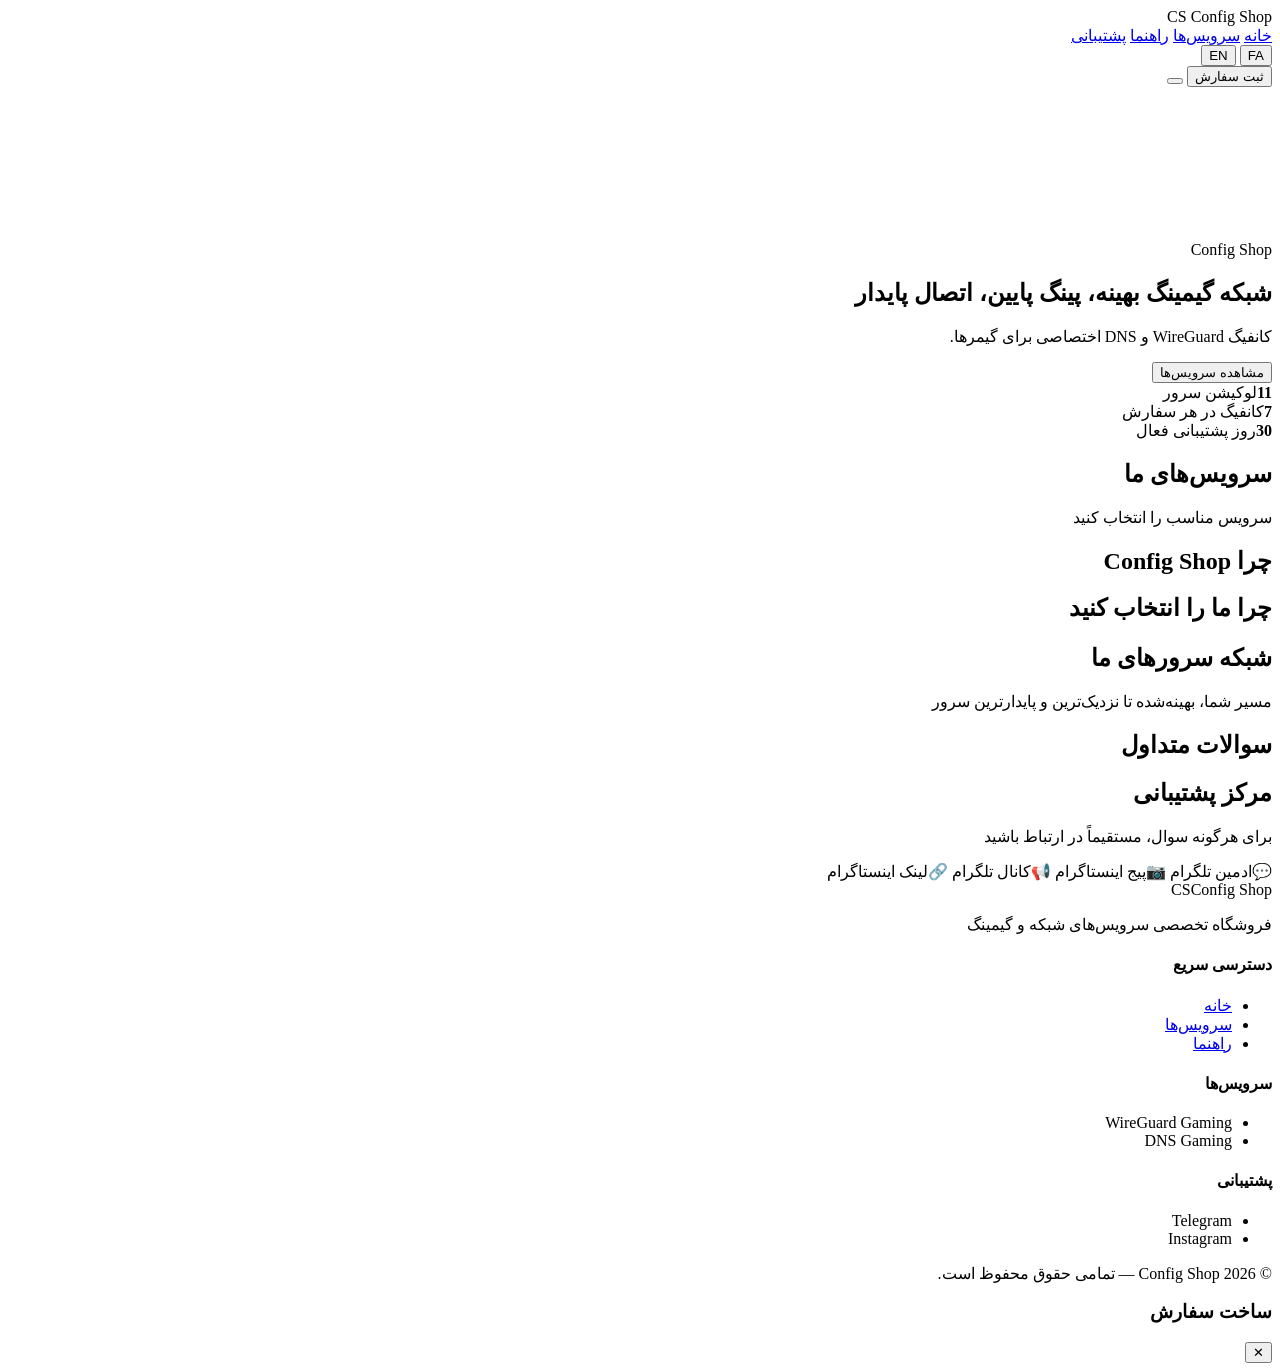
==== index.html @ 7c6f0c81 "Add files via upload" ====
<!DOCTYPE html>
<html lang="fa" dir="rtl">
<head>
<meta charset="UTF-8" />
<meta name="viewport" content="width=device-width, initial-scale=1.0" />
<title>Config Shop — Gaming Network Services</title>
<meta name="description" content="WireGuard و DNS اختصاصی برای گیمرها — پینگ پایین، اتصال پایدار." />
<link rel="stylesheet" href="css/style.css" />
</head>
<body>

<!-- Header ============================================================ -->
<header class="site-header">
  <div class="container">
    <div class="logo">
      <span class="logo__mark">CS</span>
      <span>Config Shop</span>
    </div>
    <nav class="nav-menu" id="nav-menu">
      <a href="#home" data-i18n="nav.home">خانه</a>
      <a href="#services" data-i18n="nav.services">سرویس‌ها</a>
      <a href="#faq" data-i18n="nav.faq">راهنما</a>
      <a href="#support" data-i18n="nav.support">پشتیبانی</a>
    </nav>
    <div class="header-actions">
      <div class="lang-toggle">
        <button data-lang="fa">FA</button>
        <button data-lang="en">EN</button>
      </div>
      <button class="btn btn--primary" data-open-order-cta data-i18n="nav.cta">ثبت سفارش</button>
      <button class="nav-toggle" id="nav-toggle" aria-label="menu"><span></span><span></span><span></span></button>
    </div>
  </div>
</header>

<!-- Hero =============================================================== -->
<section class="hero" id="home">
  <div class="hero-canvas-wrap"><canvas id="network-canvas"></canvas></div>
  <div class="container">
    <span class="eyebrow" data-i18n="hero.eyebrow">Config Shop</span>
    <h1 data-i18n="hero.title">شبکه‌ گیمینگ بهینه، پینگ پایین، اتصال پایدار</h1>
    <p class="hero-subtitle" data-i18n="hero.subtitle">کانفیگ WireGuard و DNS اختصاصی برای گیمرها.</p>
    <button class="btn btn--primary" data-open-order-cta data-i18n="hero.cta">مشاهده سرویس‌ها</button>
    <div class="hero-stats">
      <div class="stat"><strong>11</strong><span data-i18n="hero.stat1">لوکیشن سرور</span></div>
      <div class="stat"><strong>7</strong><span data-i18n="hero.stat2">کانفیگ در هر سفارش</span></div>
      <div class="stat"><strong>30</strong><span data-i18n="hero.stat3">روز پشتیبانی فعال</span></div>
    </div>
  </div>
</section>

<!-- Services =========================================================== -->
<section class="section" id="services">
  <div class="container">
    <div class="section-head">
      <h2 data-i18n="services.title">سرویس‌های ما</h2>
      <p data-i18n="services.subtitle">سرویس مناسب را انتخاب کنید</p>
    </div>
    <div class="services-grid" id="services-grid"></div>
  </div>
</section>

<!-- Benefits ============================================================ -->
<section class="section" style="padding-top:0">
  <div class="container">
    <div class="section-head"><h2 data-i18n="benefits.title">چرا Config Shop</h2></div>
    <div class="benefits-grid" id="benefits-grid"></div>
  </div>
</section>

<!-- Why ================================================================= -->
<section class="section">
  <div class="container">
    <div class="why-wrap">
      <div>
        <h2 style="margin-bottom:22px" data-i18n="why.title">چرا ما را انتخاب کنید</h2>
        <ul class="why-list" id="why-list"></ul>
      </div>
      <div class="why-visual" aria-hidden="true"></div>
    </div>
  </div>
</section>

<!-- Network / Locations ================================================= -->
<section class="section" id="network">
  <div class="container">
    <div class="section-head">
      <h2 data-i18n="network.title">شبکه‌ سرورهای ما</h2>
      <p data-i18n="network.subtitle">مسیر شما، بهینه‌شده تا نزدیک‌ترین و پایدارترین سرور</p>
    </div>
    <div class="locations-preview" id="locations-preview"></div>
  </div>
</section>

<!-- FAQ ================================================================= -->
<section class="section" id="faq">
  <div class="container">
    <div class="section-head"><h2 data-i18n="faq.title">سوالات متداول</h2></div>
    <div class="faq-list" id="faq-list"></div>
  </div>
</section>

<!-- Support ============================================================== -->
<section class="section" id="support">
  <div class="container">
    <div class="section-head">
      <h2 data-i18n="support.title">مرکز پشتیبانی</h2>
      <p data-i18n="support.subtitle">برای هرگونه سوال، مستقیماً در ارتباط باشید</p>
    </div>
    <div class="support-grid">
      <a class="support-card" id="link-telegram-admin" target="_blank" rel="noopener">
        <span class="support-card__icon">💬</span><span data-i18n="support.telegramAdmin">ادمین تلگرام</span>
      </a>
      <a class="support-card" id="link-instagram-page" target="_blank" rel="noopener">
        <span class="support-card__icon">📷</span><span data-i18n="support.instagramPage">پیج اینستاگرام</span>
      </a>
      <a class="support-card" id="link-telegram-channel" target="_blank" rel="noopener">
        <span class="support-card__icon">📢</span><span data-i18n="support.telegramChannel">کانال تلگرام</span>
      </a>
      <a class="support-card" id="link-instagram-link" target="_blank" rel="noopener">
        <span class="support-card__icon">🔗</span><span data-i18n="support.instagramLink">لینک اینستاگرام</span>
      </a>
    </div>
  </div>
</section>

<!-- Footer ================================================================ -->
<footer class="site-footer">
  <div class="container">
    <div class="footer-grid">
      <div>
        <div class="logo" style="margin-bottom:12px"><span class="logo__mark">CS</span><span>Config Shop</span></div>
        <p data-i18n="footer.about">فروشگاه تخصصی سرویس‌های شبکه و گیمینگ</p>
      </div>
      <div>
        <h4 data-i18n="footer.linksTitle">دسترسی سریع</h4>
        <ul>
          <li><a href="#home" data-i18n="nav.home">خانه</a></li>
          <li><a href="#services" data-i18n="nav.services">سرویس‌ها</a></li>
          <li><a href="#faq" data-i18n="nav.faq">راهنما</a></li>
        </ul>
      </div>
      <div>
        <h4 data-i18n="footer.servicesTitle">سرویس‌ها</h4>
        <ul>
          <li>WireGuard Gaming</li>
          <li>DNS Gaming</li>
        </ul>
      </div>
      <div>
        <h4 data-i18n="footer.supportTitle">پشتیبانی</h4>
        <ul>
          <li><a id="footer-telegram" target="_blank" rel="noopener">Telegram</a></li>
          <li><a id="footer-instagram" target="_blank" rel="noopener">Instagram</a></li>
        </ul>
      </div>
    </div>
    <div class="footer-bottom">
      <span>© <span id="footer-year"></span> Config Shop — </span><span data-i18n="footer.rights">تمامی حقوق محفوظ است.</span>
    </div>
  </div>
</footer>

<!-- Order flow overlay ===================================================== -->
<div class="order-overlay" id="order-overlay">
  <div class="order-modal">
    <div class="order-modal__head">
      <h3 data-i18n="order.panelTitle">ساخت سفارش</h3>
      <button class="order-close" id="order-close">✕</button>
    </div>
    <div class="order-stepper" id="order-stepper"></div>
    <div class="order-body" id="order-body"></div>
    <div class="order-nav" id="order-nav"></div>
  </div>
</div>

<script>document.getElementById("footer-year") && (document.getElementById("footer-year").textContent = new Date().getFullYear());</script>
<script src="js/config.js"></script>
<script src="js/i18n.js"></script>
<script src="js/network-bg.js"></script>
<script src="js/app.js"></script>
</body>
</html>
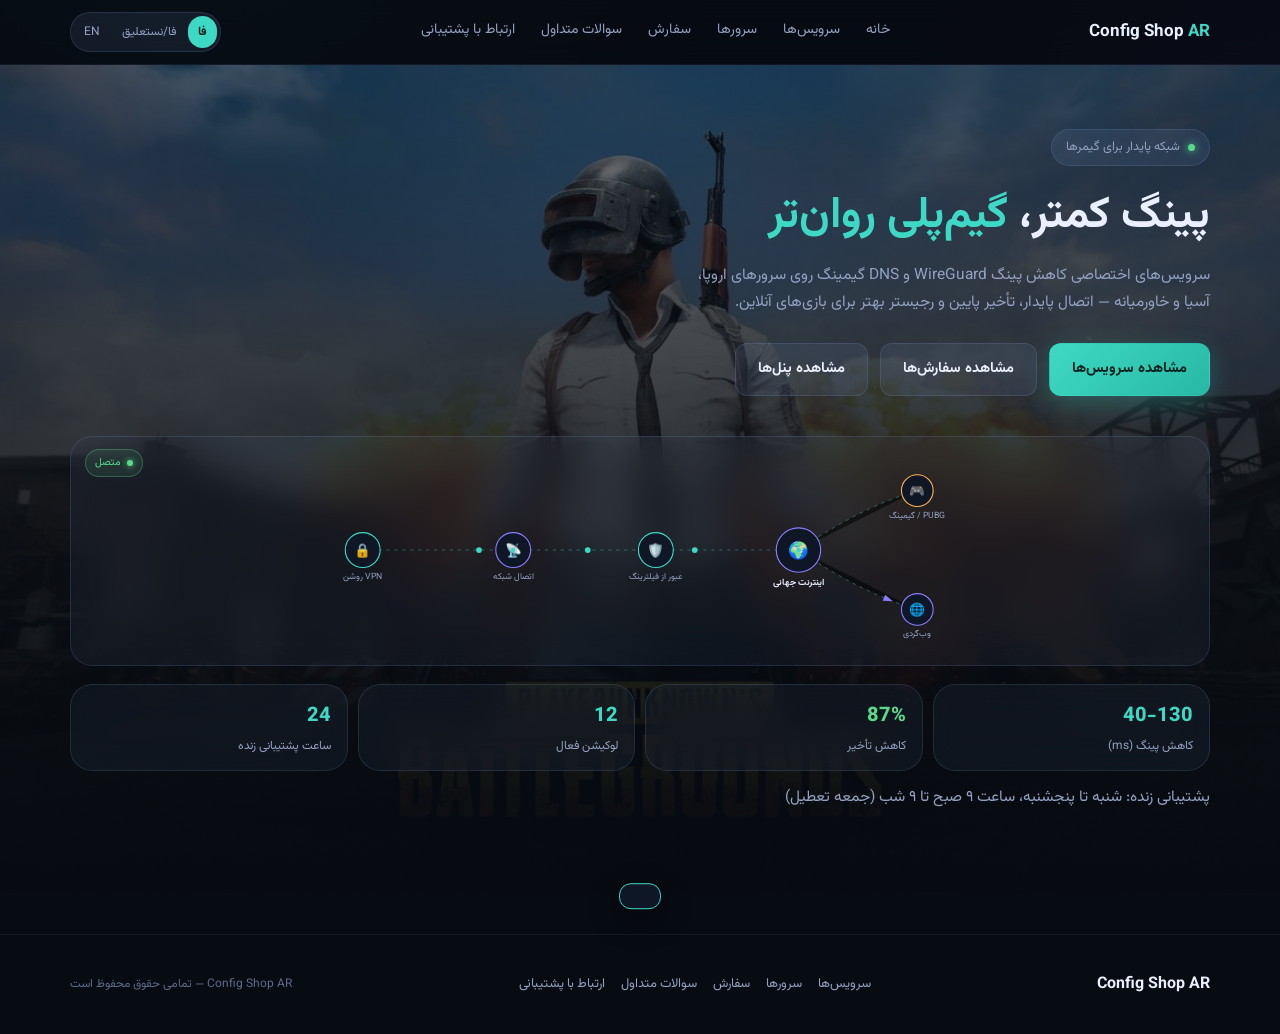
==== commit 5f382c3b: "Rename config-shop-ar.html to index.html" ====
--- a/index.html
+++ b/index.html
@@ -1,183 +1,1628 @@
 <!DOCTYPE html>
-<html lang="fa" dir="rtl">
+<html lang="fa" dir="rtl" data-lang="fa">
 <head>
-<meta charset="UTF-8" />
-<meta name="viewport" content="width=device-width, initial-scale=1.0" />
-<title>Config Shop — Gaming Network Services</title>
-<meta name="description" content="WireGuard و DNS اختصاصی برای گیمرها — پینگ پایین، اتصال پایدار." />
-<link rel="stylesheet" href="css/style.css" />
+<meta charset="UTF-8">
+<meta name="viewport" content="width=device-width, initial-scale=1, viewport-fit=cover">
+<title>Config Shop AR — کاهش پینگ و سرویس‌های گیمینگ</title>
+<link rel="preconnect" href="https://fonts.googleapis.com">
+<link rel="preconnect" href="https://fonts.gstatic.com" crossorigin>
+<link href="https://fonts.googleapis.com/css2?family=Vazirmatn:wght@400;500;600;700;800&family=Noto+Nastaliq+Urdu:wght@400;600;700&family=Rajdhani:wght@500;600;700&family=Inter:wght@400;500;600;700&display=swap" rel="stylesheet">
+<style>
+:root{
+  --bg:#070B12;
+  --bg-soft:#0B111C;
+  --bg-elev:#0F1626;
+  --glass:rgba(148,178,255,0.055);
+  --glass-strong:rgba(148,178,255,0.09);
+  --border:rgba(148,178,255,0.14);
+  --border-soft:rgba(148,178,255,0.08);
+  --text-1:#EAF0FF;
+  --text-2:#93A2C2;
+  --text-3:#5C6A8A;
+  --signal:#3ED9C4;
+  --signal-dim:#1F8F80;
+  --ping:#FFB454;
+  --violet:#8B7CFF;
+  --danger:#FF5C7A;
+  --success:#59D98C;
+  --radius-sm:10px;
+  --radius-md:16px;
+  --radius-lg:22px;
+  --font-fa:'Vazirmatn',sans-serif;
+  --font-fa-nas:'Noto Nastaliq Urdu',serif;
+  --font-en-h:'Rajdhani',sans-serif;
+  --font-en-b:'Inter',sans-serif;
+  --maxw:1180px;
+}
+*{box-sizing:border-box;margin:0;padding:0}
+html{scroll-behavior:smooth}
+body{
+  background:
+    radial-gradient(ellipse 900px 500px at 15% -5%, rgba(62,217,196,0.09), transparent 60%),
+    radial-gradient(ellipse 700px 500px at 100% 10%, rgba(139,124,255,0.08), transparent 55%),
+    var(--bg);
+  color:var(--text-1);
+  font-family:var(--font-fa);
+  min-height:100vh;
+  overflow-x:hidden;
+  line-height:1.7;
+}
+html[data-lang="en"] body{font-family:var(--font-en-b)}
+html[data-lang="fa-nas"] body{font-family:var(--font-fa-nas)}
+h1,h2,h3,h4{font-weight:700;letter-spacing:0}
+html[data-lang="en"] h1,html[data-lang="en"] h2,html[data-lang="en"] h3,html[data-lang="en"] h4{font-family:var(--font-en-h);font-weight:600}
+html[data-lang="fa-nas"] h1,html[data-lang="fa-nas"] h2,html[data-lang="fa-nas"] h3,html[data-lang="fa-nas"] h4{font-family:var(--font-fa-nas);font-weight:600}
+img{max-width:100%;display:block}
+a{color:inherit;text-decoration:none}
+button{font:inherit;color:inherit;cursor:pointer;background:none;border:none}
+.wrap{max-width:var(--maxw);margin:0 auto;padding:0 20px}
+.section{padding:56px 0}
+.section-head{margin-bottom:32px}
+.eyebrow{font-size:13px;color:var(--signal);font-weight:600;margin-bottom:8px}
+.section-title{font-size:26px;line-height:1.35}
+.section-sub{color:var(--text-2);font-size:14.5px;margin-top:8px;max-width:560px}
+
+.glass{
+  background:var(--glass);
+  border:1px solid var(--border);
+  border-radius:var(--radius-lg);
+  backdrop-filter:blur(18px);
+  -webkit-backdrop-filter:blur(18px);
+}
+
+/* ---------- Pages ---------- */
+.page{display:none}
+.page.active{display:block;animation:pageIn .4s ease}
+@keyframes pageIn{from{opacity:0;transform:translateY(10px)}to{opacity:1;transform:translateY(0)}}
+.page-head-bar{padding:38px 0 6px}
+.crumb{font-size:12px;color:var(--text-3);margin-bottom:10px;display:flex;align-items:center;gap:6px}
+.crumb button{color:var(--signal);font-size:12px}
+
+/* ---------- Header ---------- */
+header{
+  position:sticky;top:0;z-index:60;
+  background:rgba(7,11,18,0.72);
+  backdrop-filter:blur(14px);
+  -webkit-backdrop-filter:blur(14px);
+  border-bottom:1px solid var(--border-soft);
+}
+.header-row{display:flex;align-items:center;justify-content:space-between;height:64px;gap:12px}
+.brand{display:flex;align-items:center;gap:10px;font-weight:700;font-size:17px}
+.brand-mark{
+  width:34px;height:34px;border-radius:9px;
+  background:linear-gradient(135deg, var(--signal), var(--violet));
+  display:flex;align-items:center;justify-content:center;
+  font-size:15px;color:#04121B;font-weight:800;
+  box-shadow:0 0 22px rgba(62,217,196,0.35);
+  flex-shrink:0;
+}
+.nav-links{display:none;gap:26px;font-size:14px;color:var(--text-2)}
+.nav-links a{padding:4px 0;border-bottom:2px solid transparent}
+.nav-links a:hover,.nav-links a.on{color:var(--text-1);border-color:var(--signal)}
+.header-actions{display:flex;align-items:center;gap:10px}
+.lang-switch{display:flex;background:var(--glass-strong);border:1px solid var(--border);border-radius:999px;padding:3px;gap:2px}
+.lang-btn{padding:6px 10px;font-size:12px;border-radius:999px;background:transparent;border:none;color:var(--text-2);white-space:nowrap}
+.lang-btn.active{background:var(--signal);color:#04211D;font-weight:700}
+.menu-toggle{display:flex;width:38px;height:38px;border-radius:10px;border:1px solid var(--border);background:var(--glass-strong);align-items:center;justify-content:center}
+.menu-toggle span{display:block;width:16px;height:2px;background:var(--text-1);position:relative}
+.menu-toggle span::before,.menu-toggle span::after{content:"";position:absolute;right:0;width:16px;height:2px;background:var(--text-1)}
+.menu-toggle span::before{top:-5px}
+.menu-toggle span::after{top:5px}
+.mobile-nav{display:none;flex-direction:column;gap:2px;padding:10px 20px 16px;border-bottom:1px solid var(--border-soft);background:rgba(7,11,18,0.96)}
+.mobile-nav.open{display:flex}
+.mobile-nav a{padding:11px 4px;font-size:14.5px;color:var(--text-2);border-bottom:1px solid var(--border-soft);display:flex;align-items:center;gap:10px}
+.mobile-nav a:last-child{border-bottom:none}
+.mobile-nav a.on{color:var(--signal)}
+.mnav-ic{font-size:15px;width:18px;text-align:center;flex-shrink:0}
+
+@media(min-width:860px){
+  .nav-links{display:flex}
+  .menu-toggle{display:none}
+}
+
+/* ---------- Hero ---------- */
+.hero{position:relative;overflow:hidden;padding:0}
+.hero-bg{
+  position:absolute;inset:0;
+  background-image:linear-gradient(180deg, rgba(7,11,18,0.55) 0%, rgba(7,11,18,0.86) 55%, var(--bg) 100%), url('[data-uri]');
+  background-size:cover;background-position:center 22%;
+  filter:saturate(0.9);
+}
+.hero-inner{position:relative;z-index:2;padding:64px 20px 56px;max-width:var(--maxw);margin:0 auto}
+.ping-badge{
+  display:inline-flex;align-items:center;gap:8px;
+  background:var(--glass-strong);border:1px solid var(--border);
+  padding:7px 14px;border-radius:999px;font-size:12.5px;color:var(--text-2);margin-bottom:22px;
+}
+.ping-dot{width:7px;height:7px;border-radius:50%;background:var(--success);box-shadow:0 0 8px var(--success);animation:pulse 1.8s infinite}
+@keyframes pulse{0%,100%{opacity:1}50%{opacity:0.35}}
+.hero h1{font-size:34px;line-height:1.32;max-width:640px;margin-bottom:16px}
+.hero h1 .hl{color:var(--signal)}
+.hero p{color:var(--text-2);font-size:15.5px;max-width:520px;margin-bottom:28px}
+.hero-ctas{display:flex;flex-wrap:wrap;gap:12px;margin-bottom:40px}
+.btn{
+  display:inline-flex;align-items:center;justify-content:center;gap:8px;
+  padding:13px 22px;border-radius:12px;font-size:14.5px;font-weight:700;border:1px solid transparent;
+  transition:transform .15s ease, box-shadow .15s ease;
+}
+.btn:active{transform:scale(0.97)}
+.btn-primary{background:linear-gradient(135deg,var(--signal),#28B8A5);color:#04211D;box-shadow:0 8px 26px rgba(62,217,196,0.28)}
+.btn-ghost{background:var(--glass-strong);border-color:var(--border);color:var(--text-1)}
+.btn-block{width:100%}
+.btn:disabled{opacity:0.45;cursor:not-allowed}
+.btn-sm{padding:9px 16px;font-size:13px}
+
+.hero-net{position:relative;height:250px;margin-top:8px;padding:14px 10px 8px;overflow:hidden}
+.hero-net svg{width:100%;height:100%}
+.hero-net .live-badge{position:absolute;top:12px;left:14px;display:flex;align-items:center;gap:6px;font-size:10.5px;color:var(--success);background:rgba(89,217,140,0.1);border:1px solid rgba(89,217,140,0.3);padding:4px 9px;border-radius:999px;z-index:2}
+.hero-net .live-badge .dot{width:6px;height:6px;border-radius:50%;background:var(--success);box-shadow:0 0 6px var(--success);animation:pulse 1.8s infinite}
+.net-label{fill:var(--text-2);font-size:11px}
+.net-label.strong{fill:var(--text-1);font-weight:700;font-size:11.5px}
+html[data-lang="en"] .net-label{font-family:var(--font-en-b)}
+.net-icon{font-size:17px}
+@media(min-width:640px){.hero-net{height:230px}}
+.net-line{stroke:var(--signal);stroke-width:1;opacity:0.5;stroke-dasharray:4 6;animation:dash 3.5s linear infinite}
+@keyframes dash{to{stroke-dashoffset:-40}}
+.net-node{fill:var(--bg-elev);stroke:var(--signal);stroke-width:1.4}
+.net-node.violet{stroke:var(--violet)}
+.net-pulse{fill:var(--signal);animation:nodepulse 2.4s ease-in-out infinite}
+@keyframes nodepulse{0%,100%{opacity:0.9;r:3}50%{opacity:0.3;r:5}}
+
+.stat-row{display:grid;grid-template-columns:repeat(2,1fr);gap:10px;margin-top:18px}
+.stat-card{padding:14px 16px}
+.stat-num{font-size:20px;font-weight:800;color:var(--signal)}
+.stat-lbl{font-size:12px;color:var(--text-2);margin-top:3px}
+
+@media(min-width:640px){
+  .hero h1{font-size:44px}
+  .stat-row{grid-template-columns:repeat(4,1fr)}
+}
+
+/* ---------- Service cards ---------- */
+.svc-grid{display:grid;grid-template-columns:1fr;gap:16px}
+@media(min-width:820px){.svc-grid{grid-template-columns:1fr 1fr}}
+.svc-card{padding:24px;position:relative;overflow:hidden;cursor:pointer;transition:transform .2s ease, border-color .2s ease}
+.svc-card:hover{transform:translateY(-3px);border-color:rgba(62,217,196,0.4)}
+.svc-top{display:flex;align-items:center;gap:12px;margin-bottom:14px}
+.svc-logo{width:46px;height:46px;border-radius:12px;overflow:hidden;background:#0A1420;border:1px solid var(--border);flex-shrink:0;display:flex;align-items:center;justify-content:center}
+.svc-logo img{width:100%;height:100%;object-fit:cover}
+.svc-name{font-size:17.5px;font-weight:700}
+.svc-tag{font-size:12px;color:var(--signal);margin-top:2px}
+.svc-desc{color:var(--text-2);font-size:14px;margin-bottom:16px}
+.svc-meta{display:flex;flex-wrap:wrap;gap:8px;margin-bottom:18px}
+.chip{background:var(--glass-strong);border:1px solid var(--border);padding:6px 12px;border-radius:999px;font-size:12px;color:var(--text-2)}
+.svc-price{display:flex;align-items:baseline;gap:6px;margin-bottom:16px}
+.svc-price .num{font-size:22px;font-weight:800;color:var(--text-1)}
+.svc-price .unit{font-size:12.5px;color:var(--text-2)}
+
+.benefit-grid{display:grid;grid-template-columns:1fr;gap:12px;margin-top:36px}
+@media(min-width:640px){.benefit-grid{grid-template-columns:1fr 1fr}}
+@media(min-width:980px){.benefit-grid{grid-template-columns:repeat(4,1fr)}}
+.feature-card{padding:20px}
+.feature-ic{width:44px;height:44px;border-radius:12px;background:var(--glass-strong);border:1px solid var(--border);display:flex;align-items:center;justify-content:center;font-size:20px;margin-bottom:14px}
+.feature-title{font-size:14.5px;font-weight:700;margin-bottom:6px}
+.feature-desc{font-size:12.5px;color:var(--text-2);line-height:1.8}
+
+/* coming soon */
+.soon-stack{display:flex;flex-direction:column;gap:12px;margin-top:36px}
+.soon-card{display:flex;align-items:center;gap:14px;padding:16px 18px}
+.soon-logo{width:44px;height:44px;border-radius:11px;overflow:hidden;background:#0A1420;border:1px solid var(--border);flex-shrink:0;display:flex;align-items:center;justify-content:center}
+.soon-logo img{width:100%;height:100%;object-fit:cover}
+.soon-body{flex:1;min-width:0}
+.soon-name{font-size:14.5px;font-weight:700}
+.soon-cat{font-size:11.5px;color:var(--text-3);margin-top:1px}
+.soon-desc{font-size:12.5px;color:var(--text-2);margin-top:4px}
+.soon-badge{font-size:11px;background:rgba(255,180,84,0.12);color:var(--ping);border:1px solid rgba(255,180,84,0.3);padding:5px 10px;border-radius:999px;white-space:nowrap;flex-shrink:0}
+
+/* ---------- Network / servers ---------- */
+.loc-grid{display:grid;grid-template-columns:repeat(2,1fr);gap:10px;margin-top:28px}
+@media(min-width:640px){.loc-grid{grid-template-columns:repeat(3,1fr)}}
+@media(min-width:900px){.loc-grid{grid-template-columns:repeat(4,1fr)}}
+.loc-card{padding:14px;display:flex;align-items:center;gap:10px}
+.loc-flag{font-size:20px}
+.loc-name{font-size:13px;font-weight:600}
+.loc-ms{font-size:11px;color:var(--signal);margin-top:2px;transition:color .3s ease}
+.loc-ms.spike{color:var(--ping)}
+.loc-uptime{font-size:10.5px;color:var(--text-3);margin-top:1px}
+.loc-bar{height:3px;border-radius:2px;background:var(--bg-elev);margin-top:7px;overflow:hidden;width:100%}
+.loc-bar-fill{height:100%;background:linear-gradient(90deg,var(--signal),var(--violet));border-radius:2px;transition:width .8s ease}
+
+/* ---------- Order hub ---------- */
+.hub-grid{display:grid;grid-template-columns:1fr;gap:16px;margin-top:8px}
+@media(min-width:820px){.hub-grid{grid-template-columns:1fr 1fr}}
+
+/* ---------- Order panel ---------- */
+.order-shell{display:grid;grid-template-columns:1fr;gap:18px}
+@media(min-width:940px){.order-shell{grid-template-columns:1.5fr 1fr;align-items:start}}
+.order-panel{padding:22px}
+.field-label{font-size:13px;color:var(--text-2);margin:18px 0 10px;font-weight:600}
+.field-label:first-child{margin-top:0}
+
+.locpick-grid{display:grid;grid-template-columns:1fr;gap:8px}
+.locpick{
+  display:flex;align-items:center;justify-content:space-between;gap:10px;
+  padding:12px 14px;border-radius:12px;border:1px solid var(--border);background:var(--glass-strong);
+}
+.locpick.active{border-color:var(--signal);box-shadow:0 0 0 1px var(--signal) inset}
+.locpick-l{display:flex;align-items:center;gap:10px;min-width:0}
+.locpick-name{font-size:13.5px;font-weight:600}
+.locpick-price{font-size:11.5px;color:var(--text-2);margin-top:1px}
+.locpick-ping{font-size:10.5px;color:var(--signal);margin-top:1px}
+.stepper{display:flex;align-items:center;gap:10px;flex-shrink:0}
+.step-btn{width:30px;height:30px;border-radius:9px;background:var(--bg-elev);border:1px solid var(--border);font-size:16px;font-weight:700;display:flex;align-items:center;justify-content:center;color:var(--text-1)}
+.step-btn:disabled{opacity:0.3}
+.step-val{min-width:16px;text-align:center;font-weight:700;font-size:14px}
+
+.check-toggle{width:26px;height:26px;border-radius:8px;border:1.5px solid var(--border);flex-shrink:0;display:flex;align-items:center;justify-content:center;background:var(--bg-elev)}
+.locpick.active .check-toggle{background:var(--signal);border-color:var(--signal)}
+.check-toggle svg{width:14px;height:14px;opacity:0;transition:opacity .15s}
+.locpick.active .check-toggle svg{opacity:1}
+
+.pill-row{display:flex;flex-wrap:wrap;gap:8px}
+.pill{padding:9px 14px;border-radius:999px;border:1px solid var(--border);background:var(--glass-strong);font-size:12.5px;color:var(--text-2)}
+.pill.active{border-color:var(--signal);color:var(--signal);background:rgba(62,217,196,0.1);font-weight:700}
+.pill.disabled{opacity:0.4}
+
+.hint{font-size:11.5px;color:var(--text-3);margin-top:8px;line-height:1.6}
+.hint.warn{color:var(--ping)}
+
+/* summary card */
+.summary-card{padding:22px;position:sticky;top:80px}
+.summary-title{font-size:15px;font-weight:700;margin-bottom:16px;display:flex;align-items:center;gap:10px}
+.summary-title .svc-logo{width:28px;height:28px;border-radius:8px}
+.sum-row{display:flex;justify-content:space-between;font-size:13px;padding:9px 0;border-bottom:1px solid var(--border-soft);gap:10px}
+.sum-row span:first-child{color:var(--text-2);flex-shrink:0}
+.sum-row span:last-child{text-align:left;font-weight:600}
+.sum-total{display:flex;justify-content:space-between;align-items:baseline;margin-top:14px;padding-top:14px;border-top:1px solid var(--border)}
+.sum-total .lbl{font-size:13px;color:var(--text-2)}
+.sum-total .val{font-size:22px;font-weight:800;color:var(--signal)}
+
+/* toast */
+.toast{
+  position:fixed;bottom:22px;left:50%;transform:translateX(-50%) translateY(120%);
+  background:var(--bg-elev);border:1px solid var(--signal);color:var(--text-1);
+  padding:12px 20px;border-radius:12px;font-size:13.5px;z-index:200;
+  box-shadow:0 10px 30px rgba(0,0,0,0.4);transition:transform .3s ease;
+  display:flex;align-items:center;gap:8px;white-space:nowrap;
+}
+.toast.show{transform:translateX(-50%) translateY(0)}
+
+/* modal */
+.modal-overlay{position:fixed;inset:0;background:rgba(4,7,12,0.72);backdrop-filter:blur(4px);z-index:300;display:none;align-items:flex-end;justify-content:center;padding:0}
+.modal-overlay.show{display:flex}
+@media(min-width:640px){.modal-overlay{align-items:center;padding:20px}}
+.modal-card{width:100%;max-width:440px;background:var(--bg-elev);border:1px solid var(--border);border-radius:20px 20px 0 0;padding:24px 22px 26px;animation:modalUp .25s ease}
+@media(min-width:640px){.modal-card{border-radius:20px}}
+@keyframes modalUp{from{transform:translateY(30px);opacity:0}to{transform:translateY(0);opacity:1}}
+.modal-ic{width:46px;height:46px;border-radius:12px;background:rgba(255,180,84,0.12);border:1px solid rgba(255,180,84,0.3);display:flex;align-items:center;justify-content:center;font-size:22px;margin-bottom:14px}
+.modal-title{font-size:16px;font-weight:800;margin-bottom:10px}
+.modal-body{font-size:13.5px;color:var(--text-2);line-height:1.9;margin-bottom:20px}
+.modal-body p{margin-bottom:10px}
+.modal-body p:last-child{margin-bottom:0}
+
+/* ticket form */
+.ticket-field{margin-bottom:14px}
+.ticket-label{font-size:12.5px;color:var(--text-2);margin-bottom:7px;font-weight:600;display:block}
+.ticket-input,.ticket-textarea{width:100%;background:var(--glass-strong);border:1px solid var(--border);border-radius:11px;padding:11px 13px;color:var(--text-1);font:inherit;font-size:13.5px}
+.ticket-textarea{min-height:110px;resize:vertical;line-height:1.7}
+.ticket-input:focus,.ticket-textarea:focus{outline:none;border-color:var(--signal)}
+.file-drop{border:1.5px dashed var(--border);border-radius:12px;padding:16px;text-align:center;font-size:12.5px;color:var(--text-2);cursor:pointer}
+.file-drop:hover{border-color:var(--signal)}
+.file-list{display:flex;flex-wrap:wrap;gap:8px;margin-top:10px}
+.file-chip{font-size:11.5px;background:var(--glass-strong);border:1px solid var(--border);padding:5px 10px;border-radius:999px;color:var(--text-2);display:flex;align-items:center;gap:6px}
+.file-chip button{color:var(--danger);font-weight:700}
+
+/* payment */
+.pay-card{padding:22px;margin-top:18px}
+.pay-row{display:flex;justify-content:space-between;align-items:center;padding:13px 0;border-bottom:1px solid var(--border-soft);gap:12px}
+.pay-row:last-of-type{border-bottom:none}
+.pay-k{font-size:12.5px;color:var(--text-2)}
+.pay-v{font-size:14px;font-weight:700;direction:ltr;letter-spacing:0.5px}
+.copy-btn{background:var(--glass-strong);border:1px solid var(--border);padding:8px 14px;border-radius:9px;font-size:12.5px;font-weight:700;color:var(--signal);display:flex;align-items:center;gap:6px;flex-shrink:0}
+.warn-box{margin-top:16px;padding:14px 16px;border-radius:12px;background:rgba(255,180,84,0.08);border:1px solid rgba(255,180,84,0.28);font-size:12.5px;color:#FFD9A3;line-height:1.9}
+
+/* invoice */
+.invoice-wrap{display:none;margin-top:22px}
+.invoice-wrap.show{display:block}
+.invoice-card{padding:26px}
+.inv-head{display:flex;justify-content:space-between;align-items:flex-start;margin-bottom:18px;padding-bottom:16px;border-bottom:1px dashed var(--border)}
+.inv-brand{font-weight:800;font-size:16px}
+.inv-no{font-size:12px;color:var(--text-2);margin-top:4px;direction:ltr;text-align:right}
+.inv-row{display:flex;justify-content:space-between;font-size:13px;padding:8px 0;color:var(--text-2)}
+.inv-row b{color:var(--text-1);font-weight:600}
+.inv-total{display:flex;justify-content:space-between;margin-top:14px;padding-top:14px;border-top:1px solid var(--border);font-size:16px;font-weight:800}
+.inv-total span:last-child{color:var(--signal)}
+
+/* FAQ */
+.faq-item{border:1px solid var(--border);border-radius:14px;background:var(--glass);margin-bottom:10px;overflow:hidden}
+.faq-q{display:flex;align-items:center;justify-content:space-between;gap:12px;padding:16px 18px;font-size:14px;font-weight:600;width:100%;text-align:right}
+.faq-q .plus{width:22px;height:22px;flex-shrink:0;position:relative}
+.faq-q .plus::before,.faq-q .plus::after{content:"";position:absolute;background:var(--signal);top:50%;right:50%;transform:translate(50%,-50%)}
+.faq-q .plus::before{width:12px;height:2px}
+.faq-q .plus::after{width:2px;height:12px;transition:transform .2s}
+.faq-item.open .plus::after{transform:translate(50%,-50%) rotate(90deg);opacity:0}
+.faq-a{max-height:0;overflow:hidden;transition:max-height .28s ease}
+.faq-a p{padding:0 18px 18px;font-size:13.5px;color:var(--text-2)}
+
+/* support */
+.support-grid{display:grid;grid-template-columns:1fr;gap:14px}
+@media(min-width:700px){.support-grid{grid-template-columns:1fr 1fr}}
+.support-card{padding:20px;display:flex;align-items:center;gap:14px}
+.support-ic{width:44px;height:44px;border-radius:12px;background:var(--glass-strong);border:1px solid var(--border);overflow:hidden;display:flex;align-items:center;justify-content:center;flex-shrink:0}
+.support-ic img{width:100%;height:100%;object-fit:cover}
+.support-h{font-size:14px;font-weight:700}
+.support-s{font-size:12.5px;color:var(--text-2);margin-top:2px;direction:ltr;text-align:right}
+
+/* orders / panels */
+.list-card{padding:18px 20px;margin-bottom:12px}
+.list-card-top{display:flex;justify-content:space-between;align-items:center;gap:10px;margin-bottom:10px}
+.list-badge{font-size:11px;padding:5px 11px;border-radius:999px;background:rgba(62,217,196,0.12);color:var(--signal);border:1px solid rgba(62,217,196,0.3);font-weight:700}
+.list-badge.dns{background:rgba(139,124,255,0.12);color:var(--violet);border-color:rgba(139,124,255,0.3)}
+.list-no{font-size:12px;color:var(--text-3);direction:ltr}
+.list-meta{display:flex;flex-wrap:wrap;gap:14px;font-size:12.5px;color:var(--text-2)}
+.list-meta b{color:var(--text-1)}
+.empty-state{padding:48px 20px;text-align:center}
+.empty-ic{font-size:34px;margin-bottom:12px}
+.empty-title{font-size:15px;font-weight:700;margin-bottom:6px}
+.empty-sub{font-size:13px;color:var(--text-2);margin-bottom:20px}
+.panel-status{display:inline-flex;align-items:center;gap:6px;font-size:11.5px;color:var(--success)}
+.panel-status .dot{width:6px;height:6px;border-radius:50%;background:var(--success);box-shadow:0 0 6px var(--success)}
+.panel-status.offline{color:var(--text-3)}
+.panel-status.offline .dot{background:var(--text-3);box-shadow:none;animation:none}
+
+footer{border-top:1px solid var(--border-soft);padding:36px 0;margin-top:40px}
+.foot-row{display:flex;flex-direction:column;gap:16px;align-items:flex-start}
+@media(min-width:700px){.foot-row{flex-direction:row;justify-content:space-between;align-items:center}}
+.foot-brand{display:flex;align-items:center;gap:10px;font-weight:700}
+.foot-note{font-size:12px;color:var(--text-3)}
+.foot-links{display:flex;flex-wrap:wrap;gap:16px;font-size:13px;color:var(--text-2)}
+
+[data-i18n]{transition:opacity .15s}
+.hidden{display:none !important}
+</style>
 </head>
 <body>
 
-<!-- Header ============================================================ -->
-<header class="site-header">
-  <div class="container">
-    <div class="logo">
-      <span class="logo__mark">CS</span>
-      <span>Config Shop</span>
+<div class="toast" id="toast"></div>
+
+<div class="modal-overlay" id="cardWarnModal">
+  <div class="modal-card">
+    <div class="modal-ic">⚠️</div>
+    <div class="modal-title" data-i18n="modal.warnTitle">قبل از واریز حتماً توجه کنید</div>
+    <div class="modal-body">
+      <p data-i18n="modal.warnBody1">پس از پرداخت، رسید تراکنش و خلاصه سفارش را به‌صورت دستی برای پشتیبانی ارسال کنید تا سفارش شما بررسی و تأیید شود.</p>
+      <p data-i18n="modal.warnBody2">پرداخت به‌تنهایی به معنی تکمیل سفارش نیست و ارسال رسید و اطلاعات سفارش برای پشتیبانی الزامی است.</p>
     </div>
-    <nav class="nav-menu" id="nav-menu">
-      <a href="#home" data-i18n="nav.home">خانه</a>
-      <a href="#services" data-i18n="nav.services">سرویس‌ها</a>
-      <a href="#faq" data-i18n="nav.faq">راهنما</a>
-      <a href="#support" data-i18n="nav.support">پشتیبانی</a>
+    <button class="btn btn-primary btn-block" onclick="closeCardWarnModal()" data-i18n="modal.gotIt">متوجه شدم</button>
+  </div>
+</div>
+
+<div class="modal-overlay" id="ticketModal">
+  <div class="modal-card" style="max-width:480px">
+    <div class="modal-ic">📧</div>
+    <div class="modal-title" data-i18n="ticket.title">ارسال تیکت پشتیبانی از طریق ایمیل</div>
+    <div class="modal-body" style="margin-bottom:14px" data-i18n="ticket.sub">توضیح مشکل یا سفارش خود را بنویسید؛ اطلاعات سفارش به‌صورت خودکار به تیکت اضافه می‌شود.</div>
+    <div class="ticket-field">
+      <label class="ticket-label" data-i18n="ticket.orderLabel">شماره سفارش (در صورت وجود)</label>
+      <input class="ticket-input" id="ticketOrderNo" type="text" placeholder="CSAR-000000">
+    </div>
+    <div class="ticket-field">
+      <label class="ticket-label" data-i18n="ticket.descLabel">توضیحات</label>
+      <textarea class="ticket-textarea" id="ticketDesc" placeholder="مشکل یا سوال خود را اینجا توضیح دهید..."></textarea>
+    </div>
+    <div class="ticket-field">
+      <label class="ticket-label" data-i18n="ticket.shotLabel">اسکرین‌شات‌ها (اختیاری)</label>
+      <label class="file-drop" for="ticketFiles" data-i18n="ticket.shotHint">برای انتخاب فایل ضربه بزنید</label>
+      <input type="file" id="ticketFiles" accept="image/*" multiple style="display:none">
+      <div class="file-list" id="ticketFileList"></div>
+      <p class="hint" data-i18n="ticket.manualAttach">توجه: به‌دلیل محدودیت مرورگر، فایل‌ها باید در اپلیکیشن ایمیل به‌صورت دستی پیوست شوند.</p>
+    </div>
+    <button class="btn btn-primary btn-block" onclick="submitEmailTicket()" data-i18n="ticket.send">باز کردن ایمیل و ارسال تیکت</button>
+    <button class="btn btn-ghost btn-block" style="margin-top:10px" onclick="closeEmailTicket()" data-i18n="ticket.cancel">انصراف</button>
+  </div>
+</div>
+
+<header>
+  <div class="wrap header-row">
+    <a class="brand" href="#home" data-page="home">
+      <span>Config Shop <span style="color:var(--signal)">AR</span></span>
+    </a>
+    <nav class="nav-links">
+      <a href="#home" data-page="home" data-i18n="nav.home">خانه</a>
+      <a href="#services" data-page="services" data-i18n="nav.services">سرویس‌ها</a>
+      <a href="#servers" data-page="servers" data-i18n="nav.servers">سرورها</a>
+      <a href="#order" data-page="order" data-i18n="nav.order">سفارش</a>
+      <a href="#faq" data-page="faq" data-i18n="nav.faq">سوالات متداول</a>
+      <a href="#support" data-page="support" data-i18n="nav.support">ارتباط با پشتیبانی</a>
     </nav>
     <div class="header-actions">
-      <div class="lang-toggle">
-        <button data-lang="fa">FA</button>
-        <button data-lang="en">EN</button>
-      </div>
-      <button class="btn btn--primary" data-open-order-cta data-i18n="nav.cta">ثبت سفارش</button>
-      <button class="nav-toggle" id="nav-toggle" aria-label="menu"><span></span><span></span><span></span></button>
+      <div class="lang-switch">
+        <button class="lang-btn" data-lang-btn="fa">فا</button>
+        <button class="lang-btn" data-lang-btn="fa-nas">فا؍نستعلیق</button>
+        <button class="lang-btn" data-lang-btn="en">EN</button>
+      </div>
+      <button class="menu-toggle" id="menuToggle" aria-label="menu"><span></span></button>
     </div>
   </div>
+  <div class="mobile-nav" id="mobileNav">
+    <a href="#home" data-page="home"><span class="mnav-ic">🏠</span><span data-i18n="nav.home">خانه</span></a>
+    <a href="#services" data-page="services"><span class="mnav-ic">🛡️</span><span data-i18n="nav.services">سرویس‌ها</span></a>
+    <a href="#servers" data-page="servers"><span class="mnav-ic">🌐</span><span data-i18n="nav.servers">سرورها</span></a>
+    <a href="#order" data-page="order"><span class="mnav-ic">🛒</span><span data-i18n="nav.order">سفارش</span></a>
+    <a href="#faq" data-page="faq"><span class="mnav-ic">❓</span><span data-i18n="nav.faq">سوالات متداول</span></a>
+    <a href="#support" data-page="support"><span class="mnav-ic">🎧</span><span data-i18n="nav.support">ارتباط با پشتیبانی</span></a>
+  </div>
 </header>
 
-<!-- Hero =============================================================== -->
-<section class="hero" id="home">
-  <div class="hero-canvas-wrap"><canvas id="network-canvas"></canvas></div>
-  <div class="container">
-    <span class="eyebrow" data-i18n="hero.eyebrow">Config Shop</span>
-    <h1 data-i18n="hero.title">شبکه‌ گیمینگ بهینه، پینگ پایین، اتصال پایدار</h1>
-    <p class="hero-subtitle" data-i18n="hero.subtitle">کانفیگ WireGuard و DNS اختصاصی برای گیمرها.</p>
-    <button class="btn btn--primary" data-open-order-cta data-i18n="hero.cta">مشاهده سرویس‌ها</button>
-    <div class="hero-stats">
-      <div class="stat"><strong>11</strong><span data-i18n="hero.stat1">لوکیشن سرور</span></div>
-      <div class="stat"><strong>7</strong><span data-i18n="hero.stat2">کانفیگ در هر سفارش</span></div>
-      <div class="stat"><strong>30</strong><span data-i18n="hero.stat3">روز پشتیبانی فعال</span></div>
+<main>
+
+<!-- ============ HOME ============ -->
+<div class="page active" id="page-home">
+  <section class="hero">
+    <div class="hero-bg"></div>
+    <div class="hero-inner">
+      <div class="ping-badge"><span class="ping-dot"></span><span data-i18n="hero.badge">شبکه پایدار برای گیمرها</span></div>
+      <h1><span data-i18n="hero.title1">پینگ کمتر،</span> <span class="hl" data-i18n="hero.title2">گیم‌پلی روان‌تر</span></h1>
+      <p data-i18n="hero.desc">سرویس‌های اختصاصی کاهش پینگ WireGuard و DNS گیمینگ روی سرورهای اروپا، آسیا و خاورمیانه — اتصال پایدار، تأخیر پایین و رجیستر بهتر برای بازی‌های آنلاین.</p>
+      <div class="hero-ctas">
+        <a href="#services" data-page="services" class="btn btn-primary" data-i18n="hero.cta1">مشاهده سرویس‌ها</a>
+        <a href="#orders" data-page="orders" class="btn btn-ghost" data-i18n="hero.cta2">مشاهده سفارش‌ها</a>
+        <a href="#panels" data-page="panels" class="btn btn-ghost" data-i18n="hero.cta3">مشاهده پنل‌ها</a>
+      </div>
+      <div class="hero-net glass" id="heroNetWrap"></div>
+      <div class="stat-row">
+        <div class="glass stat-card"><div class="stat-num">40-130</div><div class="stat-lbl" data-i18n="hero.stat1">کاهش پینگ (ms)</div></div>
+        <div class="glass stat-card"><div class="stat-num" style="color:var(--success)">87%</div><div class="stat-lbl" data-i18n="hero.stat2new">کاهش تأخیر</div></div>
+        <div class="glass stat-card"><div class="stat-num">12</div><div class="stat-lbl" data-i18n="hero.stat2">لوکیشن فعال</div></div>
+        <div class="glass stat-card"><div class="stat-num">24</div><div class="stat-lbl" data-i18n="hero.stat4new">ساعت پشتیبانی زنده</div></div>
+      </div>
+      <p class="hint" style="margin-top:14px" data-i18n="hero.supportHours">پشتیبانی زنده: شنبه تا پنجشنبه، ساعت ۹ صبح تا ۹ شب (جمعه تعطیل)</p>
     </div>
+  </section>
+</div>
+
+<!-- ============ SERVICES ============ -->
+<div class="page" id="page-services">
+  <div class="wrap page-head-bar">
+    <div class="crumb"><button data-page="home" data-i18n="crumb.home">خانه</button> / <span data-i18n="nav.services">سرویس‌ها</span></div>
   </div>
-</section>
-
-<!-- Services =========================================================== -->
-<section class="section" id="services">
-  <div class="container">
-    <div class="section-head">
-      <h2 data-i18n="services.title">سرویس‌های ما</h2>
-      <p data-i18n="services.subtitle">سرویس مناسب را انتخاب کنید</p>
+  <section class="section">
+    <div class="wrap">
+      <div class="section-head">
+        <div class="eyebrow" data-i18n="svc.eyebrow">سرویس‌های فعال</div>
+        <h2 class="section-title" data-i18n="svc.title">سرویس‌های کاهش پینگ گیمینگ</h2>
+        <p class="section-sub" data-i18n="svc.sub">هر سرویس مسیر سفارش مستقل خودش را دارد؛ کارت موردنظر را انتخاب کنید.</p>
+      </div>
+      <div class="svc-grid">
+        <div class="glass svc-card" data-page="order-wireguard">
+          <div class="svc-top">
+            <div class="svc-logo"><img src="[data-uri]" alt="WireGuard"></div>
+            <div>
+              <div class="svc-name">WireGuard Gaming</div>
+              <div class="svc-tag" data-i18n="svc.wg.tag">کاهش پینگ اختصاصی گیمینگ</div>
+            </div>
+          </div>
+          <p class="svc-desc" data-i18n="svc.wg.desc">پروتکل سریع و سبک WireGuard با مسیر بهینه به سرورهای بازی؛ امکان انتخاب چند لوکیشن هم‌زمان تا ۷ کانفیگ.</p>
+          <div class="svc-meta">
+            <span class="chip" data-i18n="svc.wg.chip1">۳۰ روز</span>
+            <span class="chip" data-i18n="svc.wg.chip2">تا ۷ کانفیگ</span>
+            <span class="chip" data-i18n="svc.wg.chip3">۱۲ لوکیشن</span>
+          </div>
+          <div class="svc-price"><span class="num">۲۲۰,۰۰۰</span><span class="unit" data-i18n="svc.priceunit">تومان / کانفیگ اول</span></div>
+          <button class="btn btn-primary btn-block" data-page="order-wireguard" data-i18n="svc.orderBtn">سفارش WireGuard</button>
+        </div>
+
+        <div class="glass svc-card" data-page="order-dns">
+          <div class="svc-top">
+            <div class="svc-logo"><img src="[data-uri]" alt="DNS"></div>
+            <div>
+              <div class="svc-name">DNS Gaming</div>
+              <div class="svc-tag" data-i18n="svc.dns.tag">کاهش پینگ اختصاصی گیمینگ</div>
+            </div>
+          </div>
+          <p class="svc-desc" data-i18n="svc.dns.desc">DNS اختصاصی برای مسیر کوتاه‌تر به سرورهای بازی؛ هر تعداد لوکیشن دلخواه را انتخاب کنید.</p>
+          <div class="svc-meta">
+            <span class="chip" data-i18n="svc.dns.chip1">۳۰ روز</span>
+            <span class="chip" data-i18n="svc.dns.chip2">انتخاب چندگانه لوکیشن</span>
+            <span class="chip" data-i18n="svc.dns.chip3">۱۲ لوکیشن</span>
+          </div>
+          <div class="svc-price"><span class="num">۱۸۰,۰۰۰</span><span class="unit" data-i18n="svc.priceunit2">تومان</span></div>
+          <button class="btn btn-primary btn-block" data-page="order-dns" data-i18n="svc.orderBtn2">سفارش DNS</button>
+        </div>
+      </div>
+
+      <div class="benefit-grid" id="benefitGrid"></div>
+
+      <div class="section-head" style="margin-top:52px">
+        <div class="eyebrow" data-i18n="soon.eyebrow">به‌زودی</div>
+        <h2 class="section-title" data-i18n="soon.title">سرویس‌های گیمینگ و وب‌گردی در راه‌اند</h2>
+        <p class="section-sub" data-i18n="soon.sub">این سرویس‌ها به‌زودی برای کاهش پینگ، لگ و وب‌گردی آزاد فعال می‌شوند.</p>
+      </div>
+      <div class="soon-stack" id="soonStack"></div>
     </div>
-    <div class="services-grid" id="services-grid"></div>
+  </section>
+</div>
+
+<!-- ============ SERVERS ============ -->
+<div class="page" id="page-servers">
+  <div class="wrap page-head-bar">
+    <div class="crumb"><button data-page="home" data-i18n="crumb.home">خانه</button> / <span data-i18n="nav.servers">سرورها</span></div>
   </div>
-</section>
-
-<!-- Benefits ============================================================ -->
-<section class="section" style="padding-top:0">
-  <div class="container">
-    <div class="section-head"><h2 data-i18n="benefits.title">چرا Config Shop</h2></div>
-    <div class="benefits-grid" id="benefits-grid"></div>
+  <section class="section">
+    <div class="wrap">
+      <div class="section-head">
+        <div class="eyebrow" data-i18n="net.eyebrow">شبکه سرورها</div>
+        <h2 class="section-title" data-i18n="net.title">۱۲ لوکیشن روی سه قاره</h2>
+        <p class="section-sub" data-i18n="net.sub">وضعیت هر سرور به‌صورت زنده و با نوسان طبیعی پینگ نمایش داده می‌شود.</p>
+      </div>
+      <div class="loc-grid" id="locGridServers"></div>
+    </div>
+  </section>
+</div>
+
+<!-- ============ ORDER HUB ============ -->
+<div class="page" id="page-order">
+  <div class="wrap page-head-bar">
+    <div class="crumb"><button data-page="home" data-i18n="crumb.home">خانه</button> / <span data-i18n="nav.order">سفارش</span></div>
   </div>
-</section>
-
-<!-- Why ================================================================= -->
-<section class="section">
-  <div class="container">
-    <div class="why-wrap">
-      <div>
-        <h2 style="margin-bottom:22px" data-i18n="why.title">چرا ما را انتخاب کنید</h2>
-        <ul class="why-list" id="why-list"></ul>
-      </div>
-      <div class="why-visual" aria-hidden="true"></div>
+  <section class="section">
+    <div class="wrap">
+      <div class="section-head">
+        <div class="eyebrow" data-i18n="hub.eyebrow">سفارش سرویس</div>
+        <h2 class="section-title" data-i18n="hub.title">کدام سرویس را می‌خواهید سفارش دهید؟</h2>
+        <p class="section-sub" data-i18n="hub.sub">هر سرویس یک پنل سفارش کاملا مستقل و اختصاصی دارد.</p>
+      </div>
+      <div class="hub-grid">
+        <div class="glass svc-card" data-page="order-wireguard">
+          <div class="svc-top">
+            <div class="svc-logo"><img src="[data-uri]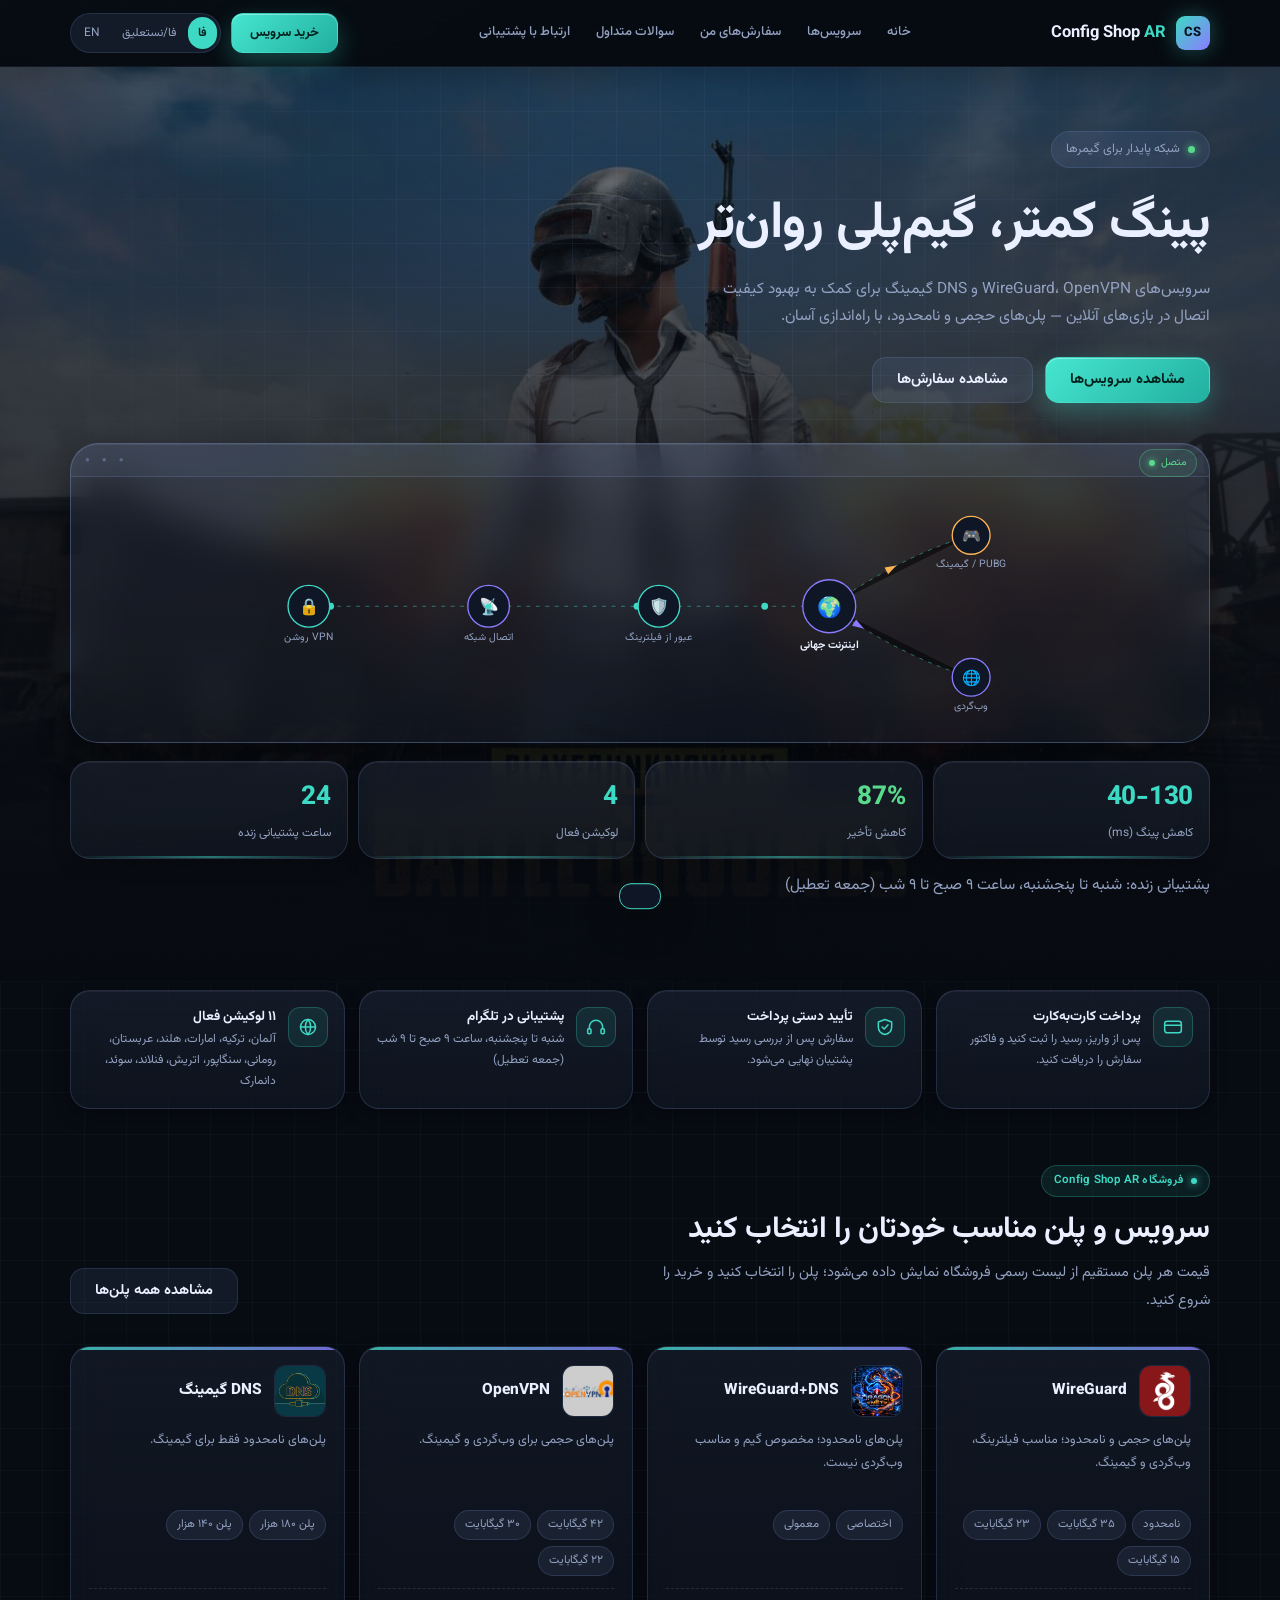
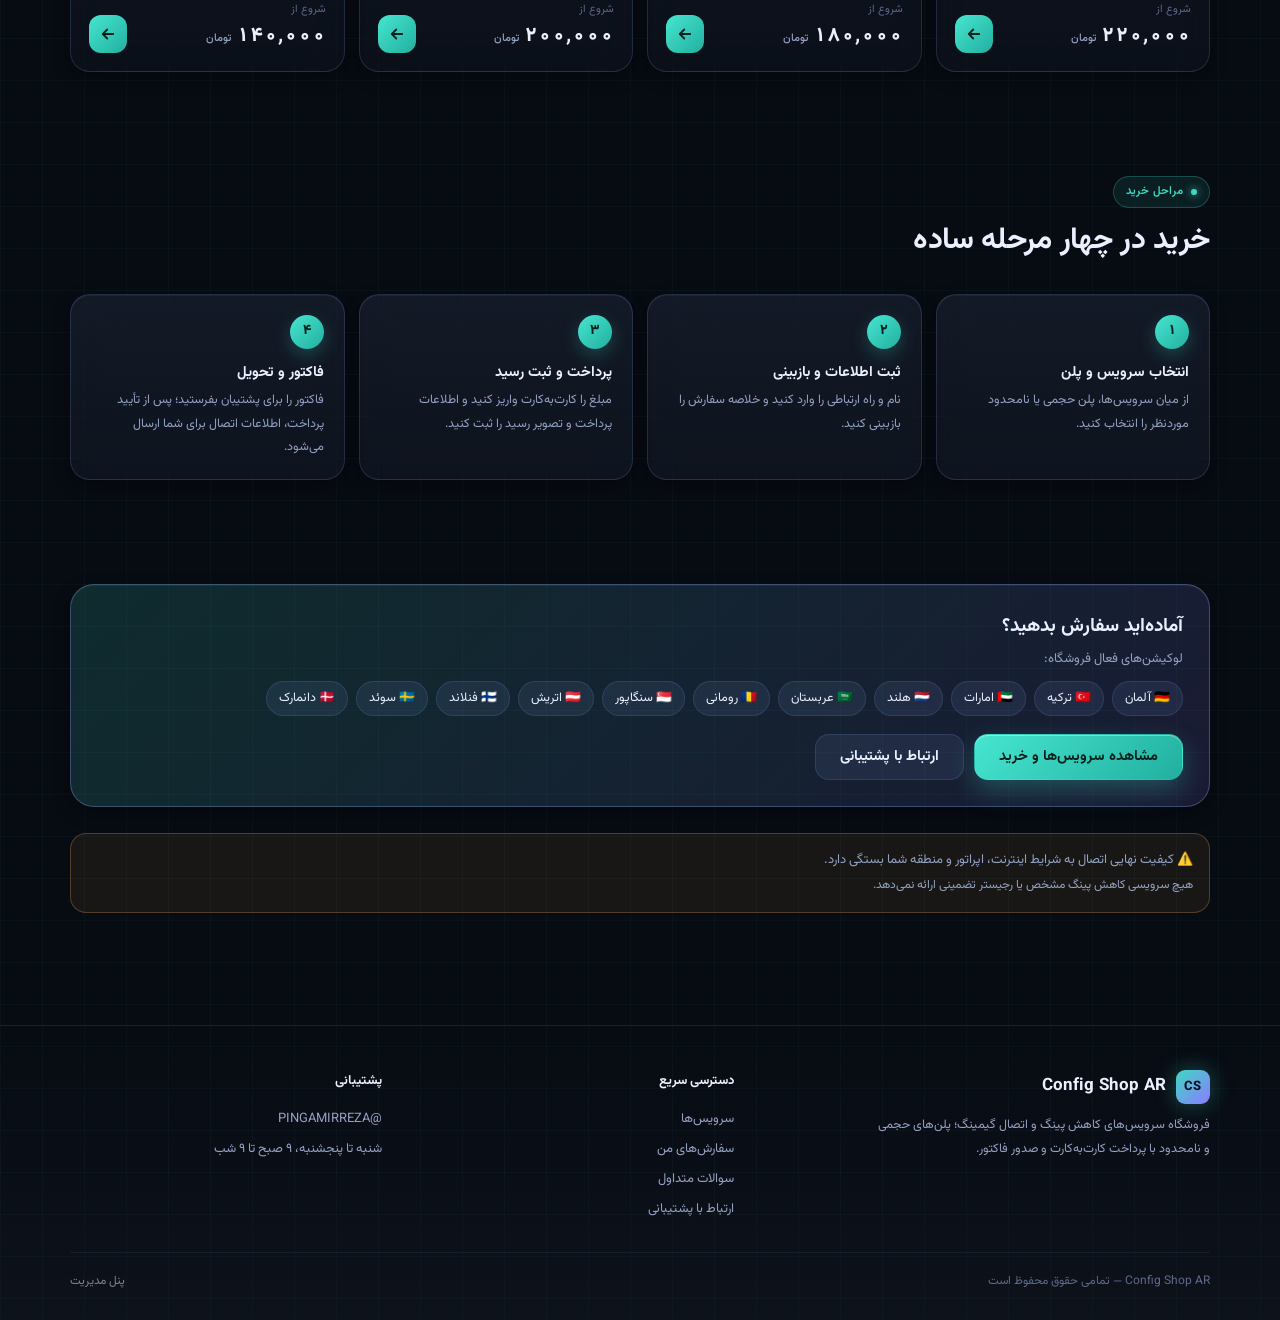
==== commit 31da844f: "Rename config-shop-ar (1).html to index.html" ====
--- a/index.html
+++ b/index.html
@@ -27,7 +27,8 @@
   --success:#59D98C;
   --radius-sm:10px;
   --radius-md:16px;
-  --radius-lg:22px;
+  --radius-lg:20px;
+  --radius-xl:28px;
   --font-fa:'Vazirmatn',sans-serif;
   --font-fa-nas:'Noto Nastaliq Urdu',serif;
   --font-en-h:'Rajdhani',sans-serif;
@@ -152,7 +153,7 @@
 .btn:disabled{opacity:0.45;cursor:not-allowed}
 .btn-sm{padding:9px 16px;font-size:13px}
 
-.hero-net{position:relative;height:250px;margin-top:8px;padding:14px 10px 8px;overflow:hidden}
+.hero-net{position:relative;height:250px;margin-top:8px;padding:14px 10px 8px;overflow:hidden;border-radius:var(--radius-xl) !important}
 .hero-net svg{width:100%;height:100%}
 .hero-net .live-badge{position:absolute;top:12px;left:14px;display:flex;align-items:center;gap:6px;font-size:10.5px;color:var(--success);background:rgba(89,217,140,0.1);border:1px solid rgba(89,217,140,0.3);padding:4px 9px;border-radius:999px;z-index:2}
 .hero-net .live-badge .dot{width:6px;height:6px;border-radius:50%;background:var(--success);box-shadow:0 0 6px var(--success);animation:pulse 1.8s infinite}
@@ -377,13 +378,542 @@
 .foot-note{font-size:12px;color:var(--text-3)}
 .foot-links{display:flex;flex-wrap:wrap;gap:16px;font-size:13px;color:var(--text-2)}
 
+/* ================= DESIGN SYSTEM LAYER (tokens + components) ================= */
+:root{
+  /* spacing scale (4px base) */
+  --s-1:4px;--s-2:8px;--s-3:12px;--s-4:16px;--s-5:24px;--s-6:32px;--s-7:48px;--s-8:72px;
+  /* type scale */
+  --t-xs:11.5px;--t-sm:13px;--t-md:14.5px;--t-lg:17px;--t-xl:clamp(22px,4.6vw,30px);--t-2xl:clamp(32px,7vw,52px);
+  /* semantic surfaces */
+  --surface-1:rgba(148,178,255,0.05);
+  --surface-2:rgba(148,178,255,0.09);
+  --surface-3:rgba(148,178,255,0.14);
+  --line:rgba(148,178,255,0.16);
+  --line-strong:rgba(148,178,255,0.3);
+  --focus:#7CF0DF;
+  /* elevation */
+  --elev-1:0 1px 0 rgba(255,255,255,0.05) inset,0 6px 18px rgba(0,0,0,0.28);
+  --elev-2:0 1px 0 rgba(255,255,255,0.07) inset,0 14px 34px rgba(0,0,0,0.42);
+  --glow-signal:0 0 0 1px rgba(62,217,196,0.5),0 10px 30px rgba(62,217,196,0.18);
+  /* motion */
+  --ease:cubic-bezier(.22,.8,.3,1);--dur:.22s;
+}
+html{scroll-padding-top:76px}
+body{font-size:var(--t-md);-webkit-font-smoothing:antialiased;text-rendering:optimizeLegibility}
+::selection{background:rgba(62,217,196,0.3)}
+
+/* focus + a11y */
+:where(a,button,input,textarea,[onclick],[data-page]):focus-visible{outline:2px solid var(--focus);outline-offset:2px;border-radius:10px}
+@media(prefers-reduced-motion:reduce){*,*::before,*::after{animation-duration:.01ms !important;animation-iteration-count:1 !important;transition-duration:.01ms !important;scroll-behavior:auto !important}}
+
+/* section rhythm + headings */
+.section{padding:var(--s-7) 0 var(--s-8)}
+.section-head{margin-bottom:var(--s-6)}
+.eyebrow{display:inline-flex;align-items:center;gap:var(--s-2);font-size:var(--t-xs);letter-spacing:.02em;padding:5px 12px;border-radius:999px;background:rgba(62,217,196,0.09);border:1px solid rgba(62,217,196,0.25);margin-bottom:var(--s-3)}
+.eyebrow::before{content:"";width:6px;height:6px;border-radius:50%;background:var(--signal);box-shadow:0 0 8px var(--signal)}
+.section-title{font-size:var(--t-xl);line-height:1.4;font-weight:700}
+.section-sub{font-size:var(--t-md);line-height:1.9;color:var(--text-2)}
+html[data-lang="fa-nas"] .section-title{line-height:1.9}
+html[data-lang="fa-nas"] body{line-height:2.1}
+
+/* card system */
+.glass{background:linear-gradient(180deg,var(--surface-2),var(--surface-1));border:1px solid var(--line);box-shadow:var(--elev-1);transition:transform var(--dur) var(--ease),border-color var(--dur) var(--ease),box-shadow var(--dur) var(--ease)}
+.svc-card:hover,.feature-card:hover,.loc-card:hover,.support-card:hover{transform:translateY(-3px);border-color:var(--line-strong);box-shadow:var(--elev-2)}
+.svc-card{padding:var(--s-5) var(--s-5) var(--s-5)}
+.svc-card::before{content:"";position:absolute;inset:0 0 auto 0;height:2px;background:linear-gradient(90deg,transparent,var(--signal),var(--violet),transparent);opacity:.55}
+.feature-card{position:relative}
+.feature-ic{background:linear-gradient(135deg,rgba(62,217,196,0.18),rgba(139,124,255,0.18));border-color:var(--line-strong)}
+.stat-card{position:relative;overflow:hidden}
+.stat-card::after{content:"";position:absolute;inset:auto 0 0 0;height:2px;background:linear-gradient(90deg,transparent,var(--signal),transparent);opacity:.5}
+.stat-num{font-size:clamp(20px,5vw,26px);letter-spacing:-.01em}
+
+/* buttons */
+.btn{min-height:46px;border-radius:14px;padding:0 var(--s-5);font-size:var(--t-md);transition:transform var(--dur) var(--ease),box-shadow var(--dur) var(--ease),background var(--dur) var(--ease),border-color var(--dur) var(--ease)}
+.btn-primary{background:linear-gradient(135deg,#46E6D0,#22AFA0);box-shadow:0 1px 0 rgba(255,255,255,0.35) inset,0 10px 26px rgba(62,217,196,0.28)}
+.btn-primary:hover{transform:translateY(-1px);box-shadow:0 1px 0 rgba(255,255,255,0.4) inset,0 14px 34px rgba(62,217,196,0.4)}
+.btn-ghost:hover{background:var(--surface-3);border-color:var(--line-strong)}
+.copy-btn{min-height:40px}
+.pill{min-height:40px;display:inline-flex;align-items:center;transition:all var(--dur) var(--ease)}
+.pill:not(.disabled):hover{border-color:var(--line-strong);color:var(--text-1)}
+.step-btn{width:36px;height:36px;border-radius:11px}
+.step-btn:not(:disabled):hover{border-color:var(--signal);color:var(--signal)}
+
+/* selectable rows */
+.locpick{padding:var(--s-3) var(--s-4);transition:all var(--dur) var(--ease)}
+.locpick:hover{border-color:var(--line-strong)}
+.locpick.active{background:linear-gradient(90deg,rgba(62,217,196,0.13),rgba(62,217,196,0.03));box-shadow:0 0 0 1px var(--signal) inset,0 8px 22px rgba(62,217,196,0.1)}
+.summary-card{box-shadow:var(--elev-2);border-color:var(--line-strong)}
+.sum-total .val{font-size:26px;letter-spacing:-.01em}
+
+/* forms */
+.ticket-input,.ticket-textarea{min-height:46px;transition:border-color var(--dur) var(--ease),box-shadow var(--dur) var(--ease)}
+.ticket-input:focus,.ticket-textarea:focus{box-shadow:0 0 0 3px rgba(62,217,196,0.18)}
+
+/* header */
+header{box-shadow:0 8px 30px rgba(0,0,0,0.25)}
+.nav-links a{font-size:var(--t-sm);font-weight:500}
+.lang-btn{min-height:30px}
+
+/* hero: grid texture + dashboard window chrome */
+.hero-bg::after{content:"";position:absolute;inset:0;background-image:linear-gradient(rgba(148,178,255,0.06) 1px,transparent 1px),linear-gradient(90deg,rgba(148,178,255,0.06) 1px,transparent 1px);background-size:44px 44px;mask-image:radial-gradient(ellipse at 50% 30%,#000 20%,transparent 75%);-webkit-mask-image:radial-gradient(ellipse at 50% 30%,#000 20%,transparent 75%)}
+.hero h1{font-size:var(--t-2xl);line-height:1.35;letter-spacing:-.01em}
+html[data-lang="fa-nas"] .hero h1{line-height:1.9}
+.hero-net{height:290px;padding:44px 10px 8px;box-shadow:var(--elev-2);border-color:var(--line-strong)}
+.hero-net::before{content:"● ● ●";position:absolute;top:0;inset-inline:0;height:32px;line-height:32px;padding-inline:14px;font-size:8px;letter-spacing:5px;color:var(--text-3);background:rgba(148,178,255,0.06);border-bottom:1px solid var(--line);direction:ltr;text-align:left}
+.hero-net .live-badge{top:5px;left:auto;right:12px;direction:ltr}
+@media(min-width:640px){.hero-net{height:300px}}
+
+/* faq */
+.faq-item{transition:border-color var(--dur) var(--ease),background var(--dur) var(--ease)}
+.faq-item.open{border-color:var(--line-strong);background:var(--surface-2)}
+.faq-q{min-height:56px;line-height:1.7}
+.faq-a p{line-height:1.95}
+
+/* modal + toast */
+.modal-card{box-shadow:var(--elev-2);border-color:var(--line-strong)}
+.toast{box-shadow:var(--elev-2)}
+
+/* footer */
+footer{background:linear-gradient(180deg,transparent,rgba(148,178,255,0.04))}
+.foot-brand{font-size:var(--t-lg);letter-spacing:.01em}
+
 [data-i18n]{transition:opacity .15s}
 .hidden{display:none !important}
+
+
+/* ================= V2 STORE — Cyber Gaming skin + catalog / order / invoice / admin ================= */
+body{background-image:
+  linear-gradient(rgba(62,217,196,.035) 1px,transparent 1px),
+  linear-gradient(90deg,rgba(62,217,196,.035) 1px,transparent 1px),
+  radial-gradient(ellipse 900px 500px at 15% -5%, rgba(62,217,196,0.10), transparent 60%),
+  radial-gradient(ellipse 700px 500px at 100% 10%, rgba(139,124,255,0.10), transparent 55%);
+  background-size:42px 42px,42px 42px,auto,auto;background-color:var(--bg)}
+.store-strip{display:flex;flex-wrap:wrap;gap:8px;margin:0 0 18px}
+.loc-chip{font-size:12.5px;padding:6px 12px;border-radius:999px;background:var(--glass-strong);border:1px solid var(--border)}
+.feat-strip{display:grid;grid-template-columns:1fr;gap:8px;margin-bottom:22px}
+@media(min-width:720px){.feat-strip{grid-template-columns:1fr 1fr 1fr}}
+.feat-strip div{font-size:13px;color:var(--text-2);background:var(--glass);border:1px solid var(--border-soft);border-radius:var(--radius-md);padding:10px 12px;display:flex;gap:8px}
+.feat-strip div::before{content:"⚡";color:var(--signal)}
+.cat-grid{display:grid;grid-template-columns:repeat(auto-fit,minmax(255px,1fr));gap:18px}
+.cat-card{position:relative;display:flex;flex-direction:column;gap:12px;padding:20px 18px 18px;border-radius:6px 22px 6px 22px;
+  background:linear-gradient(160deg,rgba(62,217,196,.07),rgba(139,124,255,.05) 60%,rgba(10,16,28,.6));
+  border:1px solid var(--border);overflow:hidden;transition:transform .2s,box-shadow .2s,border-color .2s}
+.cat-card::before{content:"";position:absolute;inset:0 0 auto 0;height:3px;background:linear-gradient(90deg,var(--signal),var(--violet))}
+.cat-card:hover{transform:translateY(-3px);border-color:var(--signal);box-shadow:0 0 0 1px rgba(62,217,196,.25),0 14px 40px rgba(62,217,196,.12)}
+.cat-card.off{opacity:.55}
+.cat-head{display:flex;align-items:center;gap:12px}
+.cat-logo{width:52px;height:52px;border-radius:12px;overflow:hidden;background:#0A1420;border:1px solid var(--border);flex-shrink:0;display:flex;align-items:center;justify-content:center;font-size:24px}
+.cat-logo img{width:100%;height:100%;object-fit:cover}
+.cat-name{font-size:16px;font-weight:800;line-height:1.5}
+.cat-desc{font-size:12.5px;color:var(--text-2);line-height:1.8}
+.avail{font-size:11.5px;padding:2px 9px;border-radius:999px;display:inline-block}
+.avail.yes{color:var(--success);background:rgba(89,217,140,.1);border:1px solid rgba(89,217,140,.3)}
+.avail.no{color:var(--danger);background:rgba(255,92,122,.1);border:1px solid rgba(255,92,122,.3)}
+.plan-list{display:flex;flex-direction:column;gap:7px}
+.plan-row{display:flex;align-items:center;justify-content:space-between;gap:10px;padding:11px 12px;min-height:46px;border:1px solid var(--border-soft);border-radius:10px;background:rgba(8,13,22,.55);cursor:pointer;transition:border-color .15s,background .15s}
+.plan-row:hover{border-color:var(--signal)}
+.plan-row.sel{border-color:var(--signal);background:rgba(62,217,196,.1);box-shadow:inset 0 0 0 1px rgba(62,217,196,.3)}
+.plan-row.na{opacity:.45;cursor:not-allowed}
+.plan-row .pl-name{font-size:13.5px;font-weight:600}
+.plan-row .pl-sub{font-size:11px;color:var(--text-3)}
+.plan-row .pl-price{font-size:13.5px;color:var(--signal);font-weight:800;white-space:nowrap}
+.cat-validity{font-size:12px;color:var(--text-2);border-top:1px dashed var(--border-soft);padding-top:10px}
+.cat-feat{list-style:none;padding:0;margin:0;display:flex;flex-direction:column;gap:5px}
+.cat-feat li{font-size:12.5px;color:var(--text-2);display:flex;gap:6px}
+.cat-feat li::before{content:"✓";color:var(--success);flex-shrink:0}
+.cat-buy{margin-top:auto}
+.big-price{font-size:22px;font-weight:800;color:var(--text-1);margin-bottom:8px}
+.big-price small{font-size:12px;color:var(--text-2);font-weight:500;margin-right:4px}
+.btn-block{width:100%}
+.btn-outline{display:inline-flex;align-items:center;justify-content:center;gap:6px;width:100%;text-align:center;padding:12px;min-height:44px;border-radius:12px;background:transparent;border:1px solid var(--border);color:var(--text-1);font-size:13.5px}
+.btn-outline:hover{border-color:var(--signal)}
+.disclaimer-box{margin-top:26px;padding:14px 16px;border-radius:var(--radius-md);background:rgba(255,180,84,.07);border:1px solid rgba(255,180,84,.25);color:var(--text-2);font-size:13px;line-height:1.9}
+.order-steps{display:flex;gap:6px;margin-bottom:22px;flex-wrap:wrap}
+.order-step{font-size:11.5px;padding:5px 10px;border-radius:999px;background:var(--glass-strong);color:var(--text-3);border:1px solid var(--border-soft)}
+.order-step.on{color:#04211D;background:var(--signal);font-weight:700;border-color:var(--signal)}
+.order-step.done{color:var(--signal);border-color:var(--signal)}
+.form-field{display:flex;flex-direction:column;gap:6px;margin-bottom:14px}
+.form-field label{font-size:12.5px;color:var(--text-2)}
+.form-field input,.form-field textarea,.form-field select{background:var(--glass-strong);border:1px solid var(--border);border-radius:10px;padding:11px 12px;color:var(--text-1);font-size:14px;font-family:inherit;width:100%;min-height:44px}
+.form-field input:focus,.form-field textarea:focus,.form-field select:focus{outline:none;border-color:var(--signal)}
+.form-row2{display:grid;grid-template-columns:1fr;gap:12px}
+@media(min-width:620px){.form-row2{grid-template-columns:1fr 1fr}}
+.summary-line{display:flex;justify-content:space-between;gap:12px;padding:9px 0;border-bottom:1px dashed var(--border-soft);font-size:13px}
+.summary-line:last-child{border-bottom:none}
+.summary-line b{color:var(--text-1);text-align:left;word-break:break-word}
+.price-total{display:flex;justify-content:space-between;align-items:center;padding:14px;margin-top:10px;border-radius:12px;background:rgba(62,217,196,.08);border:1px solid var(--signal)}
+.price-total .amt{font-size:20px;font-weight:800;color:var(--signal)}
+.file-drop{border:1.5px dashed var(--border);border-radius:12px;padding:18px;text-align:center;font-size:12.5px;color:var(--text-2);cursor:pointer}
+.file-drop.has-file{border-color:var(--signal);color:var(--signal)}
+.field-err{font-size:12px;color:var(--danger);margin:-6px 0 12px;display:none}
+.field-err.show{display:block}
+.status-chip{font-size:11.5px;padding:4px 10px;border-radius:999px;border:1px solid var(--border);white-space:nowrap;display:inline-block}
+.status-chip.st-wait{color:var(--text-2);background:var(--glass-strong)}
+.status-chip.st-review{color:var(--ping);background:rgba(255,180,84,.1);border-color:rgba(255,180,84,.3)}
+.status-chip.st-ok{color:var(--success);background:rgba(89,217,140,.1);border-color:rgba(89,217,140,.3)}
+.status-chip.st-bad{color:var(--danger);background:rgba(255,92,122,.1);border-color:rgba(255,92,122,.3)}
+.invoice-box{padding:22px}
+.invoice-logo{font-weight:800;font-size:17px;margin-bottom:8px}
+.inv-actions{display:grid;grid-template-columns:1fr;gap:8px;margin-top:18px}
+@media(min-width:560px){.inv-actions{grid-template-columns:1fr 1fr}}
+.tg-box{margin-top:16px;padding:14px;border-radius:12px;background:rgba(62,217,196,.06);border:1px solid var(--border)}
+.tg-id{font-family:monospace;font-size:16px;color:var(--signal);direction:ltr;display:inline-block}
+.note-box{font-size:12px;color:var(--text-2);background:var(--glass);border:1px solid var(--border-soft);border-radius:10px;padding:10px 12px;margin-top:10px;line-height:1.8}
+.code-box{width:100%;direction:ltr;font-family:monospace;font-size:11px;background:var(--bg-soft);color:var(--text-2);border:1px solid var(--border-soft);border-radius:8px;padding:8px;min-height:60px}
+.adm-card{padding:18px;margin-bottom:18px}
+.adm-svc{border:1px solid var(--border);border-radius:14px;padding:14px;margin-bottom:14px;background:rgba(8,13,22,.4)}
+.adm-plan{display:grid;grid-template-columns:1fr;gap:8px;padding:10px;border:1px dashed var(--border-soft);border-radius:10px;margin-top:8px}
+@media(min-width:720px){.adm-plan{grid-template-columns:1.4fr 1fr 1fr 1.2fr auto auto}}
+.adm-plan input[type=text]{background:var(--glass-strong);border:1px solid var(--border);border-radius:8px;padding:8px;color:var(--text-1);font-size:13px;min-height:40px;width:100%}
+.chk{display:flex;align-items:center;gap:6px;font-size:12px;color:var(--text-2)}
+.admin-table{width:100%;border-collapse:collapse;font-size:12.5px}
+.admin-table th,.admin-table td{padding:8px 10px;border-bottom:1px solid var(--border-soft);text-align:right;white-space:nowrap}
+.admin-table th{color:var(--text-3);font-size:11.5px}
+.admin-table select{background:var(--glass-strong);border:1px solid var(--border);color:var(--text-1);border-radius:8px;padding:5px 6px;font-size:12px}
+.tbl-wrap{overflow-x:auto}
+.admin-lock{max-width:360px;margin:50px auto;text-align:center;padding:28px}
+.mini-btn{padding:6px 12px;border-radius:8px;border:1px solid var(--border);background:var(--glass-strong);color:var(--text-1);font-size:12px;min-height:34px}
+.mini-btn.danger{color:var(--danger);border-color:rgba(255,92,122,.4)}
+.rcpt-img{max-width:100%;max-height:340px;border-radius:10px;border:1px solid var(--border)}
+.my-order{padding:16px;margin-bottom:12px}
+@media print{body *{visibility:hidden}}
+
+/* ================= V3 — STOREFRONT REDESIGN (trust strip · showcase · plan cards · checkout flow · receipt · mobile nav) ================= */
+:root{--r-card:20px;--card-bg:linear-gradient(180deg,rgba(148,178,255,.08),rgba(148,178,255,.03));--accent-grad:linear-gradient(135deg,#46E6D0,#22AFA0)}
+.pr-num,.pl-price,.big-price,.co-total,.rc-total{font-variant-numeric:tabular-nums}
+.pr-unit{font-size:11px;color:var(--text-2);font-weight:500}
+
+/* header */
+header{background:rgba(7,11,18,.82)}
+.header-row{height:66px}
+.brand{gap:10px;font-size:16.5px}
+.brand-mark{font-size:13px;letter-spacing:.02em}
+.hdr-cta{display:none;min-height:40px;padding:0 18px;font-size:13px;border-radius:12px}
+.nav-links{gap:22px}
+.nav-links a{padding:8px 2px}
+@media(min-width:860px){.hdr-cta{display:inline-flex}}
+@media(max-width:859px){.header-row{height:58px}.lang-btn{padding:5px 8px;font-size:11px}.brand{font-size:15px}}
+
+/* mobile bottom tab bar */
+.bottom-nav{position:fixed;inset-inline:0;bottom:0;z-index:70;display:flex;background:rgba(9,14,24,.95);backdrop-filter:blur(16px);-webkit-backdrop-filter:blur(16px);border-top:1px solid var(--line);padding:6px 8px calc(6px + env(safe-area-inset-bottom))}
+.bottom-nav a{flex:1;display:flex;flex-direction:column;align-items:center;justify-content:center;gap:3px;min-height:52px;font-size:10.5px;color:var(--text-3);border-radius:12px;transition:color var(--dur) var(--ease),background var(--dur) var(--ease)}
+.bottom-nav a svg{width:21px;height:21px;stroke:currentColor;fill:none;stroke-width:1.8;stroke-linecap:round;stroke-linejoin:round}
+.bottom-nav a.on{color:var(--signal);background:rgba(62,217,196,.08)}
+@media(min-width:860px){.bottom-nav{display:none}}
+@media(max-width:859px){body{padding-bottom:78px}.toast{bottom:92px}}
+body[data-view="order-new"] .bottom-nav,body[data-view="review"] .bottom-nav,body[data-view="payment-new"] .bottom-nav{display:none}
+@media(max-width:859px){body[data-view="order-new"],body[data-view="review"],body[data-view="payment-new"]{padding-bottom:0}body[data-view="order-new"] .toast,body[data-view="review"] .toast,body[data-view="payment-new"] .toast{bottom:22px}}
+
+/* section heads */
+.section-head.row{display:flex;justify-content:space-between;align-items:flex-end;gap:16px;flex-wrap:wrap}
+.section-title{letter-spacing:-.01em}
+.section.tight{padding-top:var(--s-6)}
+
+/* trust strip */
+.home-trust{padding:8px 0 var(--s-5)}
+.trust-grid{display:grid;grid-template-columns:repeat(2,1fr);gap:10px}
+@media(min-width:900px){.trust-grid{grid-template-columns:repeat(4,1fr);gap:14px}}
+.trust-item{display:flex;gap:12px;align-items:flex-start;padding:16px;border-radius:var(--r-card)}
+.trust-ic{width:40px;height:40px;border-radius:12px;display:grid;place-items:center;background:rgba(62,217,196,.1);border:1px solid rgba(62,217,196,.25);color:var(--signal);flex-shrink:0}
+.trust-ic svg{width:20px;height:20px;stroke:currentColor;fill:none;stroke-width:1.8;stroke-linecap:round;stroke-linejoin:round}
+.trust-t{font-size:13.5px;font-weight:700;line-height:1.55}
+.trust-s{font-size:12px;color:var(--text-2);line-height:1.75;margin-top:2px}
+@media(max-width:520px){.trust-item{flex-direction:column;gap:10px;padding:14px}}
+
+/* showcase */
+.show-grid{display:grid;grid-template-columns:1fr;gap:14px}
+@media(min-width:700px){.show-grid{grid-template-columns:repeat(2,1fr)}}
+@media(min-width:1040px){.show-grid{grid-template-columns:repeat(4,1fr)}}
+@media(max-width:699px){.show-grid{display:flex;overflow-x:auto;scroll-snap-type:x mandatory;gap:12px;margin-inline:-20px;padding:4px 20px 14px;scrollbar-width:none}.show-grid::-webkit-scrollbar{display:none}.show-card{min-width:80%;scroll-snap-align:center}}
+.show-card{display:flex;flex-direction:column;gap:12px;padding:18px;border-radius:var(--r-card);cursor:pointer;position:relative;overflow:hidden;background:var(--card-bg)}
+.show-card::before{content:"";position:absolute;inset:0 0 auto 0;height:3px;background:linear-gradient(90deg,var(--signal),var(--violet));opacity:.8}
+.show-card:hover{border-color:var(--signal);box-shadow:var(--glow-signal);transform:translateY(-3px)}
+.show-top{display:flex;align-items:center;gap:12px}
+.show-name{font-size:15.5px;font-weight:800;line-height:1.5}
+.show-desc{font-size:12.5px;color:var(--text-2);line-height:1.85;display:-webkit-box;-webkit-line-clamp:3;-webkit-box-orient:vertical;overflow:hidden;min-height:calc(1.85em*3)}
+.chip-row{display:flex;flex-wrap:wrap;gap:6px}
+.mini-chip{font-size:11.5px;padding:4px 10px;border-radius:999px;background:var(--surface-2);border:1px solid var(--line);color:var(--text-2)}
+.show-foot{margin-top:auto;display:flex;align-items:flex-end;justify-content:space-between;gap:10px;padding-top:12px;border-top:1px dashed var(--line)}
+.from-lbl{font-size:11px;color:var(--text-3);display:block}
+.show-price{display:flex;align-items:baseline;gap:5px}
+.show-price .pr-num{font-size:20px;font-weight:800}
+.show-go{width:38px;height:38px;border-radius:12px;display:grid;place-items:center;background:var(--accent-grad);color:#04211D;flex-shrink:0}
+.show-go svg{width:18px;height:18px;stroke:currentColor;fill:none;stroke-width:2.4;stroke-linecap:round;stroke-linejoin:round}
+html[dir="rtl"] .show-go svg{transform:scaleX(-1)}
+
+/* how it works */
+.how-grid{display:grid;grid-template-columns:1fr;gap:12px}
+@media(min-width:760px){.how-grid{grid-template-columns:repeat(4,1fr);gap:14px}}
+.how-card{padding:20px;border-radius:var(--r-card);position:relative}
+.how-n{width:34px;height:34px;border-radius:50%;display:grid;place-items:center;font-weight:800;font-size:14px;background:var(--accent-grad);color:#04211D;margin-bottom:12px;box-shadow:0 6px 18px rgba(62,217,196,.25)}
+.how-t{font-size:14.5px;font-weight:700;margin-bottom:4px}
+.how-s{font-size:12.5px;color:var(--text-2);line-height:1.85}
+.cta-band{display:flex;flex-wrap:wrap;align-items:center;justify-content:space-between;gap:18px;padding:26px;border-radius:24px;background:linear-gradient(135deg,rgba(62,217,196,.16),rgba(139,124,255,.14));border:1px solid var(--line-strong);box-shadow:var(--elev-1)}
+.cta-band h3{font-size:19px;margin-bottom:4px}
+.cta-band p{font-size:13px;color:var(--text-2);line-height:1.85;max-width:520px}
+.cta-actions{display:flex;flex-wrap:wrap;gap:10px}
+.home-locs{display:flex;flex-wrap:wrap;gap:8px;align-items:center}
+
+/* catalog: filters + product cards */
+.cat-filters{display:flex;gap:8px;overflow-x:auto;padding:2px 0 8px;margin-bottom:12px;scrollbar-width:none}
+.cat-filters::-webkit-scrollbar{display:none}
+.filter-chip{flex-shrink:0;min-height:40px;padding:0 16px;border-radius:999px;border:1px solid var(--line);background:var(--surface-1);font-size:13px;color:var(--text-2);transition:all var(--dur) var(--ease)}
+.filter-chip:hover{border-color:var(--line-strong);color:var(--text-1)}
+.filter-chip.on{background:var(--signal);color:#04211D;border-color:var(--signal);font-weight:700}
+.feat-strip div::before{content:"✓";color:var(--success);font-weight:700}
+.cat-grid{grid-template-columns:repeat(auto-fill,minmax(300px,1fr));gap:18px;align-items:stretch}
+@media(min-width:860px){.cat-grid{grid-template-columns:repeat(2,1fr)}}
+@media(max-width:560px){.cat-grid{grid-template-columns:1fr}}
+.cat-card{border-radius:var(--r-card);padding:20px;gap:14px;background:var(--card-bg)}
+.cat-top{display:flex;align-items:center;gap:12px}
+.cat-id{flex:1;min-width:0}
+.cat-name{font-size:16px;font-weight:800;line-height:1.5;margin:0}
+.cat-badges{display:flex;flex-wrap:wrap;gap:6px;margin-top:4px}
+.cat-from{text-align:end;flex-shrink:0}
+.cat-from small{display:block;font-size:10.5px;color:var(--text-3)}
+.cat-from b{font-size:13px;font-weight:800;color:var(--text-1);white-space:nowrap}
+.plan-list{gap:8px}
+.plan-row{border-radius:14px;padding:12px 14px;min-height:56px;gap:12px;background:rgba(8,13,22,.5)}
+.plan-row:focus-visible{outline:2px solid var(--focus);outline-offset:2px}
+.pl-radio{width:20px;height:20px;border-radius:50%;border:2px solid var(--line-strong);flex-shrink:0;position:relative;transition:border-color var(--dur) var(--ease)}
+.plan-row.sel .pl-radio{border-color:var(--signal)}
+.plan-row.sel .pl-radio::after{content:"";position:absolute;inset:3px;border-radius:50%;background:var(--signal)}
+.plan-row.na .pl-radio{opacity:.5}
+.pl-main{flex:1;min-width:0;display:flex;flex-direction:column;gap:1px}
+.plan-row .pl-name{line-height:1.5}
+.plan-row .pl-sub{font-size:11px;color:var(--text-3)}
+.plan-row .pl-price{display:flex;align-items:baseline;gap:4px;font-size:14px}
+.plan-row .pl-price .pr-num{font-weight:800;color:var(--signal)}
+.plan-row.na .pl-price{color:var(--text-3);font-size:12px;font-weight:600}
+.cat-validity{border-top:1px solid var(--line);border-top-style:dashed}
+.cat-buy{border-top:1px solid var(--line);padding-top:16px;display:flex;flex-direction:column;gap:12px;margin-top:auto}
+.cat-total{display:flex;justify-content:space-between;align-items:baseline;gap:8px}
+.cat-total>span{font-size:12px;color:var(--text-2)}
+.big-price{display:flex;align-items:baseline;gap:6px;margin:0;font-size:inherit}
+.big-price .pr-num{font-size:26px;font-weight:800;letter-spacing:-.01em;color:var(--text-1)}
+.big-price .pr-unit{font-size:12px}
+.cat-card .btn-primary{min-height:50px;font-weight:800}
+
+/* checkout stepper */
+.flow{list-style:none;display:flex;align-items:center;margin:0 0 24px;padding:0}
+.flow li{display:flex;align-items:center;gap:10px;flex:1;font-size:12.5px;color:var(--text-3);white-space:nowrap}
+.flow li:last-child{flex:0 0 auto}
+.flow li:not(:last-child)::after{content:"";flex:1;min-width:14px;height:2px;margin-inline:10px;background:var(--line);border-radius:2px}
+.flow li.done:not(:last-child)::after{background:var(--signal)}
+.flow li i{width:30px;height:30px;border-radius:50%;display:grid;place-items:center;font-style:normal;font-weight:800;font-size:13px;background:var(--surface-2);border:1.5px solid var(--line);flex-shrink:0}
+.flow li.on{color:var(--text-1);font-weight:700}
+.flow li.on i{background:var(--signal);color:#04211D;border-color:var(--signal);box-shadow:0 0 0 4px rgba(62,217,196,.18)}
+.flow li.done{color:var(--signal)}
+.flow li.done i{border-color:var(--signal);color:var(--signal);font-size:0;background:rgba(62,217,196,.1)}
+.flow li.done i::before{content:"✓";font-size:14px}
+@media(max-width:600px){.flow li span{display:none}.flow li.on span{display:inline}.flow li:not(:last-child)::after{margin-inline:6px}.flow li.on{flex:0 0 auto}.flow li.on:not(:last-child)::after{display:none}.flow li.on{flex:1}}
+
+/* checkout layout */
+.co-shell{display:grid;grid-template-columns:1fr;gap:18px}
+@media(min-width:940px){.co-shell{grid-template-columns:minmax(0,1.5fr) minmax(300px,1fr);align-items:start;gap:22px}}
+.co-card{padding:24px;border-radius:var(--r-card)}
+.co-card+.co-card{margin-top:16px}
+.co-card-head{display:flex;justify-content:space-between;align-items:center;gap:10px;margin-bottom:12px}
+.co-card-head h3{font-size:16px}
+.co-order-no{font-size:12px;color:var(--signal);direction:ltr;font-family:ui-monospace,monospace}
+.co-sub{font-size:13.5px;font-weight:700;margin:20px 0 12px;display:flex;align-items:center;gap:8px}
+.co-sub::before{content:"";width:3px;height:16px;border-radius:2px;background:var(--signal)}
+.co-aside{padding:22px;border-radius:var(--r-card);box-shadow:var(--elev-2);border-color:var(--line-strong)}
+@media(min-width:940px){.co-aside{position:sticky;top:84px}}
+@media(max-width:939px){.co-aside{order:-1;padding:16px}.co-trust{display:none}}
+.co-aside-head{display:flex;align-items:center;gap:12px;margin-bottom:12px}
+.cat-logo.sm{width:42px;height:42px;font-size:20px}
+.co-k{font-size:11.5px;color:var(--text-3)}
+.co-v{font-size:14.5px;font-weight:700;line-height:1.5}
+.co-total{display:flex;justify-content:space-between;align-items:center;gap:10px;margin-top:12px;padding:14px;border-radius:14px;background:rgba(62,217,196,.08);border:1px solid var(--signal)}
+.co-total>span{font-size:12.5px;color:var(--text-2)}
+.co-total .big-price .pr-num{font-size:22px;color:var(--signal)}
+.co-trust{list-style:none;margin:16px 0 0;padding:0;display:flex;flex-direction:column;gap:9px}
+.co-trust li{display:flex;gap:8px;font-size:12px;color:var(--text-2);line-height:1.8}
+.co-trust li::before{content:"✓";color:var(--success);font-weight:700;flex-shrink:0}
+.summary-line{padding:11px 0}
+.co-actions{display:flex;flex-direction:column;gap:10px;margin-top:18px}
+
+/* payment: bank card */
+.bank-card{position:relative;overflow:hidden;border-radius:20px;padding:22px;background:linear-gradient(135deg,#123642 0%,#1a2a55 55%,#2b2263 100%);border:1px solid var(--line-strong);box-shadow:var(--elev-2)}
+.bank-card::after{content:"";position:absolute;inset:-50% auto auto -15%;width:280px;height:280px;border-radius:50%;background:radial-gradient(circle,rgba(62,217,196,.28),transparent 70%);pointer-events:none}
+.bank-top{position:relative;z-index:1;display:flex;justify-content:space-between;align-items:center;font-size:12px;color:var(--text-2)}
+.bank-chip{width:40px;height:30px;border-radius:7px;background:linear-gradient(135deg,#f3dc9f,#c39b55);box-shadow:inset 0 0 0 1px rgba(0,0,0,.15)}
+.bank-no{position:relative;z-index:1;font-family:ui-monospace,SFMono-Regular,Menlo,monospace;font-size:clamp(18px,5.4vw,25px);letter-spacing:2px;direction:ltr;text-align:left;margin:20px 0 16px;font-weight:700;color:#fff;word-spacing:4px}
+.bank-meta{position:relative;z-index:1;display:flex;justify-content:space-between;gap:12px;font-size:11.5px;color:var(--text-2)}
+.bank-meta b{display:block;color:var(--text-1);font-size:14px;margin-top:2px}
+.pay-amount{margin-top:14px;padding:16px;border-radius:14px;background:rgba(62,217,196,.08);border:1px solid var(--signal);display:flex;justify-content:space-between;align-items:center;gap:10px}
+.pay-amount>span{font-size:12.5px;color:var(--text-2)}
+.pay-amount .amt{font-size:22px;font-weight:800;color:var(--signal)}
+.pay-steps{list-style:none;margin:0 0 4px;padding:0;display:flex;flex-direction:column;gap:8px}
+.pay-steps li{display:flex;gap:10px;font-size:12.5px;color:var(--text-2);line-height:1.85}
+.pay-steps li b{width:22px;height:22px;border-radius:50%;background:var(--surface-3);color:var(--signal);display:grid;place-items:center;font-size:11px;flex-shrink:0;margin-top:2px}
+.file-drop{border-radius:14px;padding:20px}
+.form-field input,.form-field textarea{border-radius:12px}
+.form-field input:focus,.form-field textarea:focus{box-shadow:0 0 0 3px rgba(62,217,196,.18)}
+
+/* invoice: receipt */
+.receipt{border-radius:24px;overflow:hidden;padding:0;box-shadow:var(--elev-2);border-color:var(--line-strong)}
+.rc-head{padding:24px;background:linear-gradient(135deg,rgba(62,217,196,.18),rgba(139,124,255,.14));display:flex;justify-content:space-between;gap:14px;flex-wrap:wrap;align-items:flex-start}
+.rc-brand{display:flex;align-items:center;gap:10px;font-weight:800;font-size:16px}
+.rc-brand small{display:block;font-size:11.5px;font-weight:500;color:var(--text-2)}
+.rc-no{margin-top:12px;font-family:ui-monospace,monospace;font-size:13px;color:var(--signal);direction:ltr;text-align:right}
+.rc-head .status-chip{font-size:12px;padding:6px 14px;font-weight:700}
+.rc-tear{position:relative;height:0;border-top:2px dashed var(--line-strong)}
+.rc-tear::before,.rc-tear::after{content:"";position:absolute;top:-11px;width:20px;height:20px;border-radius:50%;background:var(--bg)}
+.rc-tear::before{inset-inline-start:-10px}
+.rc-tear::after{inset-inline-end:-10px}
+.rc-body{padding:20px 24px 24px}
+.rc-group{font-size:11.5px;color:var(--text-3);letter-spacing:.03em;margin:20px 0 4px;display:flex;align-items:center;gap:8px}
+.rc-group:first-child{margin-top:0}
+.rc-group::after{content:"";flex:1;height:1px;background:var(--line)}
+.rc-total{display:flex;justify-content:space-between;align-items:center;gap:10px;margin-top:18px;padding:16px 18px;border-radius:14px;background:rgba(62,217,196,.08);border:1px solid var(--signal)}
+.rc-total>span{font-size:13px;color:var(--text-2)}
+.rc-total b{font-size:22px;font-weight:800;color:var(--signal)}
+.track{display:grid;grid-template-columns:repeat(4,1fr);margin:4px 0 6px}
+.tr-step{position:relative;text-align:center;font-size:11px;color:var(--text-3);padding-top:30px;line-height:1.6}
+.tr-step::before{content:"";position:absolute;top:0;left:50%;transform:translateX(-50%);width:22px;height:22px;border-radius:50%;background:var(--bg-elev);border:2px solid var(--line-strong);z-index:1;display:grid;place-items:center;font-size:11px;font-weight:800}
+.tr-step::after{content:"";position:absolute;top:10px;inset-inline-start:50%;width:100%;height:2px;background:var(--line)}
+.tr-step:last-child::after{display:none}
+.tr-step.done{color:var(--signal)}
+.tr-step.done::before{content:"✓";background:var(--signal);border-color:var(--signal);color:#04211D}
+.tr-step.done::after{background:var(--signal)}
+.tr-step.cur{color:var(--ping);font-weight:700}
+.tr-step.cur::before{border-color:var(--ping);box-shadow:0 0 0 4px rgba(255,180,84,.18);background:rgba(255,180,84,.2)}
+.tr-step.bad{color:var(--danger);font-weight:700}
+.tr-step.bad::before{content:"✕";border-color:var(--danger);color:var(--danger)}
+.rc-actions{display:grid;grid-template-columns:1fr;gap:10px;margin-top:20px}
+@media(min-width:560px){.rc-actions{grid-template-columns:1fr 1fr}}
+.rc-actions .span2{grid-column:1/-1}
+
+/* my orders */
+.my-order{padding:18px;border-radius:var(--r-card)}
+.my-order:hover{border-color:var(--line-strong)}
+
+/* footer */
+footer{padding:44px 0 28px}
+.foot-grid{display:grid;grid-template-columns:1fr;gap:26px}
+@media(min-width:800px){.foot-grid{grid-template-columns:1.4fr 1fr 1fr;gap:40px}}
+.foot-h{font-size:13px;font-weight:700;margin-bottom:12px;color:var(--text-1)}
+.foot-col a,.foot-col .foot-line{display:block;font-size:13px;color:var(--text-2);padding:4px 0}
+.foot-col a:hover{color:var(--signal)}
+.foot-about{font-size:12.5px;color:var(--text-2);line-height:1.9;margin-top:10px;max-width:340px}
+.foot-bottom{margin-top:28px;padding-top:18px;border-top:1px solid var(--border-soft);display:flex;flex-wrap:wrap;gap:10px;justify-content:space-between;align-items:center}
+
+.brand{white-space:nowrap}
+@media(max-width:859px){.menu-toggle{display:none}.brand{font-size:14px}.brand-mark{width:30px;height:30px}}
+.rc-date{font-size:12px;color:var(--text-2);margin-top:10px}
+.bank-meta>div{display:flex;flex-direction:column;gap:2px}
+.co-extra{display:flex}
+@media(max-width:939px){.co-extra{display:none}}
+
+
+/* ================= V3.1 — locations · durations · customer form · receipt · support send ================= */
+[hidden]{display:none!important}
+.cat-loc,.cat-validity{margin-top:2px}
+.loc-title{font-size:12px;color:var(--text-3);margin-bottom:7px;font-weight:600}
+.loc-pick{display:flex;flex-wrap:wrap;gap:6px}
+.loc-opt{font-family:inherit;font-size:12.5px;line-height:1.3;min-height:38px;padding:7px 12px;border-radius:999px;border:1px solid var(--border);background:var(--glass-strong);color:var(--text-1);cursor:pointer;display:inline-flex;align-items:center;gap:6px;transition:border-color .15s,background .15s}
+.loc-opt:hover:not(.dis){border-color:var(--signal)}
+.loc-opt.on{border-color:var(--signal);background:rgba(62,217,196,.14);box-shadow:inset 0 0 0 1px rgba(62,217,196,.35);font-weight:700}
+.loc-opt.dis{opacity:.5;cursor:not-allowed;border-style:dashed}
+.loc-opt i,.dur i{font-style:normal;font-size:10.5px;color:var(--text-3)}
+.cat-loc.need{animation:needPulse .9s ease 2}
+@keyframes needPulse{0%,100%{box-shadow:none}50%{box-shadow:0 0 0 3px rgba(255,92,122,.35);border-radius:12px}}
+.dur-row{display:flex;flex-wrap:wrap;gap:6px}
+.dur{font-size:12.5px;min-height:36px;padding:6px 12px;border-radius:999px;border:1px solid var(--border);background:var(--glass-strong);display:inline-flex;align-items:center;gap:6px;font-weight:600}
+.dur.on{border-color:var(--signal);background:rgba(62,217,196,.14);color:var(--signal)}
+.dur.dis{opacity:.5;border-style:dashed;font-weight:500}
+.summary-line b .dur-row{justify-content:flex-end}
+.lbl-row{display:flex;align-items:center;justify-content:space-between;gap:10px;flex-wrap:wrap}
+.lbl-row label{font-size:12.5px;color:var(--text-2)}
+.opt{font-style:normal;color:var(--text-3);font-size:11.5px}
+.req{font-style:normal;color:var(--danger);font-size:11.5px}
+.why-btn{background:none;border:none;padding:6px 0;color:var(--signal);font-family:inherit;font-size:12px;cursor:pointer;text-decoration:underline;text-underline-offset:3px;min-height:32px}
+.why-box{font-size:12.5px;line-height:1.9;color:var(--text-2);background:rgba(62,217,196,.07);border:1px solid var(--border);border-radius:12px;padding:10px 12px}
+.sr-file{position:absolute;width:1px;height:1px;opacity:0;overflow:hidden;pointer-events:none}
+label.file-drop{display:block}
+.rc-preview{display:flex;gap:12px;align-items:center;padding:10px;border:1px solid var(--border);border-radius:14px;background:var(--glass-strong);margin-top:10px}
+.rc-thumb{width:84px;height:84px;object-fit:cover;border-radius:10px;border:1px solid var(--border);flex-shrink:0;background:#000}
+.rc-pdf{width:84px;height:84px;border-radius:10px;display:grid;place-items:center;font-size:20px;background:var(--glass-strong);flex-shrink:0}
+.rc-info{min-width:0;display:flex;flex-direction:column;gap:6px;flex:1}
+.rc-info b{font-size:13px;word-break:break-all}
+.rc-info span{font-size:11.5px;color:var(--text-3)}
+.rc-btns{display:flex;gap:8px;flex-wrap:wrap}
+.pay-ro{display:flex;justify-content:space-between;gap:10px;padding:11px 12px;border:1px dashed var(--border);border-radius:12px;font-size:13px;margin-bottom:14px;color:var(--text-2)}
+.pay-ro b{color:var(--signal)}
+.modal-img{max-width:100%;max-height:60vh;border-radius:12px;display:block;margin:0 auto 12px}
+.guide-actions{display:grid;gap:8px;margin-top:12px}
+.iv-rcpt{display:flex;gap:12px;align-items:center;flex-wrap:wrap}
+.bank-no{white-space:nowrap;font-size:clamp(15px,4.6vw,25px);letter-spacing:1px;word-spacing:2px}
+
+/* ===== V3.2 flip card, toast above modals ===== */
+.toast{z-index:500!important;pointer-events:none}
+.flip-wrap{display:flex;flex-direction:column;align-items:center;gap:10px}
+.flipcard{width:min(280px,78vw);aspect-ratio:560/875;perspective:1400px;cursor:pointer;-webkit-tap-highlight-color:transparent;outline-offset:6px;touch-action:manipulation}
+.fc-inner{position:relative;width:100%;height:100%;transform-style:preserve-3d;-webkit-transform-style:preserve-3d;transition:transform .85s cubic-bezier(.45,.05,.25,1)}
+.flipcard.flipped .fc-inner{transform:rotateY(180deg)}
+.fc-face{position:absolute;inset:0;border-radius:22px;overflow:hidden;backface-visibility:hidden;-webkit-backface-visibility:hidden;background-size:cover;background-position:center;box-shadow:0 18px 40px rgba(0,0,0,.45),0 0 0 1px rgba(255,255,255,.08);color:#fff}
+.fc-front{background-image:url([data-uri])}
+.fc-front::before{content:"";position:absolute;inset:0;background:linear-gradient(180deg,rgba(10,20,40,.55) 0%,rgba(10,20,40,0) 38%)}
+.fc-back{background-color:#000;background-image:url([data-uri]);transform:rotateY(180deg)}
+.fc-blu{position:absolute;top:7%;left:0;right:0;text-align:center;font:800 clamp(40px,15vw,62px)/1 Vazirmatn,system-ui,sans-serif;letter-spacing:-1px;text-shadow:0 2px 14px rgba(0,0,0,.45)}
+.fc-tag{position:absolute;top:21%;left:0;right:0;text-align:center;font:500 clamp(12px,4.2vw,16px)/1.2 Vazirmatn,system-ui,sans-serif;text-shadow:0 1px 8px rgba(0,0,0,.5)}
+.fc-rot{position:absolute;bottom:5%;left:50%;width:34px;height:34px;transform:translateX(-50%);opacity:.9;filter:drop-shadow(0 1px 4px rgba(0,0,0,.5))}
+.fc-holder{position:absolute;left:8%;right:8%;top:58%;text-align:center;font:600 clamp(14px,4.8vw,17px)/1.3 Vazirmatn,system-ui,sans-serif}
+.fc-num{position:absolute;left:12%;right:12%;top:67%;display:grid;grid-template-columns:1fr 1fr;row-gap:6px;column-gap:8px;font:500 clamp(19px,6.6vw,25px)/1.2 ui-monospace,SFMono-Regular,Menlo,monospace;letter-spacing:1.5px;direction:ltr;text-align:center;user-select:text}
+.fc-bank{position:absolute;left:0;right:0;bottom:5%;text-align:center;font:600 clamp(14px,4.8vw,18px)/1 Vazirmatn,system-ui,sans-serif;letter-spacing:.3px}
+.fc-hint{font-size:12px;color:var(--text-3)}
+@media (prefers-reduced-motion:reduce){.fc-inner{transition-duration:.01s}}
+.guide-actions .btn{min-height:46px}
+.toast{white-space:normal!important;max-width:calc(100vw - 24px);text-align:center;line-height:1.6}
+.modal-img{max-height:26vh!important}
+
+/* ===== V3.3 service Q&A, FAQ icons ===== */
+.cat-qa{border-top:1px dashed var(--border-soft);padding-top:10px;display:flex;flex-direction:column;gap:6px}
+.cat-qa details{border:1px solid var(--border);border-radius:12px;background:var(--glass)}
+.cat-qa summary{cursor:pointer;list-style:none;padding:10px 12px;font-size:12.5px;font-weight:600;display:flex;justify-content:space-between;gap:8px;align-items:center;min-height:40px}
+.cat-qa summary::-webkit-details-marker{display:none}
+.cat-qa summary::after{content:"+";color:var(--signal);font-size:16px;line-height:1;flex-shrink:0}
+.cat-qa details[open] summary::after{content:"–"}
+.cat-qa details p{padding:0 12px 12px;font-size:12.5px;line-height:1.95;color:var(--text-2);margin:0}
+.faq-q .faq-t{display:flex;align-items:center;gap:10px;min-width:0;flex:1}
+.faq-ics{display:flex;flex-shrink:0}
+.faq-ic{width:34px;height:34px;border-radius:10px;overflow:hidden;border:1px solid var(--border);background:#0A1420;display:grid;place-items:center;font-size:16px;flex-shrink:0}
+.faq-ic img{width:100%;height:100%;object-fit:cover;display:block}
+.faq-ics .faq-ic+.faq-ic{margin-inline-start:-10px;box-shadow:0 0 0 2px var(--bg-elev,#0b1220)}
+.faq-poster{display:block;width:calc(100% - 36px);margin:0 18px 18px;aspect-ratio:1000/667;object-fit:cover;border-radius:14px;border:1px solid var(--border)}
+.faq-a .faq-svcname{padding:0 18px 8px;font-size:11.5px;color:var(--signal)}
+
 </style>
 </head>
 <body>
 
 <div class="toast" id="toast"></div>
+
+<div class="modal-overlay" id="sendGuideModal">
+  <div class="modal-card" style="max-width:480px;max-height:92vh;overflow:auto">
+    <div class="modal-ic">📨</div>
+    <div class="modal-title">ارسال دستی برای پشتیبانی</div>
+    <div class="modal-body">
+      <p id="sgMsg" style="font-weight:700"></p>
+      <img id="sgImg" class="modal-img" alt="تصویر رسید" hidden>
+      <textarea class="code-box" id="sgText" readonly rows="7"></textarea>
+    </div>
+    <div class="note-box" id="sgStatus" hidden></div>
+    <div class="guide-actions">
+      <button class="btn btn-primary btn-block" onclick="sgCopyInvoice()">📋 کپی متن فاکتور</button>
+      <button class="btn btn-ghost btn-block" onclick="downloadInvoicePdf()">⬇️ دانلود فاکتور + رسید (یک PDF)</button>
+      <button class="btn btn-ghost btn-block" onclick="sgDownloadInvoiceImage()">🧾 دانلود فاکتور (تصویر جدا)</button>
+      <button class="btn btn-ghost btn-block" id="sgSave" onclick="sgDownloadReceipt()">🖼 دانلود تصویر رسید (جدا)</button>
+      <button class="btn btn-ghost btn-block" id="sgShare" onclick="sgShareFiles()" style="display:none">📤 اشتراک‌گذاری فایل‌ها (فاکتور + رسید)</button>
+      <button class="btn btn-ghost btn-block" onclick="sendInvoiceMail()">✉️ ارسال به ایمیل پشتیبانی</button>
+      <button class="btn btn-ghost btn-block" id="sgTg" onclick="sgOpenTelegram()">💬 باز کردن چت پشتیبان در تلگرام</button>
+      <button class="btn btn-ghost btn-block" onclick="copySupportId()">🆔 کپی آیدی پشتیبان</button>
+      <button class="btn-outline" onclick="closeSendGuide()">بستن</button>
+    </div>
+  </div>
+</div>
 
 <div class="modal-overlay" id="cardWarnModal">
   <div class="modal-card">
@@ -425,17 +955,18 @@
 <header>
   <div class="wrap header-row">
     <a class="brand" href="#home" data-page="home">
+      <span class="brand-mark">CS</span>
       <span>Config Shop <span style="color:var(--signal)">AR</span></span>
     </a>
     <nav class="nav-links">
       <a href="#home" data-page="home" data-i18n="nav.home">خانه</a>
       <a href="#services" data-page="services" data-i18n="nav.services">سرویس‌ها</a>
-      <a href="#servers" data-page="servers" data-i18n="nav.servers">سرورها</a>
-      <a href="#order" data-page="order" data-i18n="nav.order">سفارش</a>
+      <a href="#orders" data-page="orders" data-i18n="nav.order">سفارش‌های من</a>
       <a href="#faq" data-page="faq" data-i18n="nav.faq">سوالات متداول</a>
       <a href="#support" data-page="support" data-i18n="nav.support">ارتباط با پشتیبانی</a>
     </nav>
     <div class="header-actions">
+      <a class="btn btn-primary hdr-cta" href="#services" data-page="services">خرید سرویس</a>
       <div class="lang-switch">
         <button class="lang-btn" data-lang-btn="fa">فا</button>
         <button class="lang-btn" data-lang-btn="fa-nas">فا؍نستعلیق</button>
@@ -447,8 +978,7 @@
   <div class="mobile-nav" id="mobileNav">
     <a href="#home" data-page="home"><span class="mnav-ic">🏠</span><span data-i18n="nav.home">خانه</span></a>
     <a href="#services" data-page="services"><span class="mnav-ic">🛡️</span><span data-i18n="nav.services">سرویس‌ها</span></a>
-    <a href="#servers" data-page="servers"><span class="mnav-ic">🌐</span><span data-i18n="nav.servers">سرورها</span></a>
-    <a href="#order" data-page="order"><span class="mnav-ic">🛒</span><span data-i18n="nav.order">سفارش</span></a>
+    <a href="#orders" data-page="orders"><span class="mnav-ic">🧾</span><span data-i18n="nav.order">سفارش‌های من</span></a>
     <a href="#faq" data-page="faq"><span class="mnav-ic">❓</span><span data-i18n="nav.faq">سوالات متداول</span></a>
     <a href="#support" data-page="support"><span class="mnav-ic">🎧</span><span data-i18n="nav.support">ارتباط با پشتیبانی</span></a>
   </div>
@@ -462,21 +992,81 @@
     <div class="hero-bg"></div>
     <div class="hero-inner">
       <div class="ping-badge"><span class="ping-dot"></span><span data-i18n="hero.badge">شبکه پایدار برای گیمرها</span></div>
-      <h1><span data-i18n="hero.title1">پینگ کمتر،</span> <span class="hl" data-i18n="hero.title2">گیم‌پلی روان‌تر</span></h1>
-      <p data-i18n="hero.desc">سرویس‌های اختصاصی کاهش پینگ WireGuard و DNS گیمینگ روی سرورهای اروپا، آسیا و خاورمیانه — اتصال پایدار، تأخیر پایین و رجیستر بهتر برای بازی‌های آنلاین.</p>
+      <h1 data-i18n="hero.title1">پینگ کمتر، گیم‌پلی روان‌تر</h1>
+      <p data-i18n="hero.desc">سرویس‌های WireGuard، OpenVPN و DNS گیمینگ برای کمک به بهبود کیفیت اتصال در بازی‌های آنلاین — پلن‌های حجمی و نامحدود، با راه‌اندازی آسان.</p>
       <div class="hero-ctas">
         <a href="#services" data-page="services" class="btn btn-primary" data-i18n="hero.cta1">مشاهده سرویس‌ها</a>
         <a href="#orders" data-page="orders" class="btn btn-ghost" data-i18n="hero.cta2">مشاهده سفارش‌ها</a>
-        <a href="#panels" data-page="panels" class="btn btn-ghost" data-i18n="hero.cta3">مشاهده پنل‌ها</a>
       </div>
       <div class="hero-net glass" id="heroNetWrap"></div>
       <div class="stat-row">
         <div class="glass stat-card"><div class="stat-num">40-130</div><div class="stat-lbl" data-i18n="hero.stat1">کاهش پینگ (ms)</div></div>
         <div class="glass stat-card"><div class="stat-num" style="color:var(--success)">87%</div><div class="stat-lbl" data-i18n="hero.stat2new">کاهش تأخیر</div></div>
-        <div class="glass stat-card"><div class="stat-num">12</div><div class="stat-lbl" data-i18n="hero.stat2">لوکیشن فعال</div></div>
+        <div class="glass stat-card"><div class="stat-num">4</div><div class="stat-lbl" data-i18n="hero.stat2">لوکیشن فعال</div></div>
         <div class="glass stat-card"><div class="stat-num">24</div><div class="stat-lbl" data-i18n="hero.stat4new">ساعت پشتیبانی زنده</div></div>
       </div>
       <p class="hint" style="margin-top:14px" data-i18n="hero.supportHours">پشتیبانی زنده: شنبه تا پنجشنبه، ساعت ۹ صبح تا ۹ شب (جمعه تعطیل)</p>
+    </div>
+  </section>
+
+  <!-- trust strip -->
+  <section class="home-trust">
+    <div class="wrap">
+      <div class="trust-grid">
+        <div class="glass trust-item"><span class="trust-ic"><svg viewBox="0 0 24 24" aria-hidden="true"><rect x="2" y="5" width="20" height="14" rx="3"/><path d="M2 10h20"/></svg></span><div><div class="trust-t">پرداخت کارت‌به‌کارت</div><div class="trust-s">پس از واریز، رسید را ثبت کنید و فاکتور سفارش را دریافت کنید.</div></div></div>
+        <div class="glass trust-item"><span class="trust-ic"><svg viewBox="0 0 24 24" aria-hidden="true"><path d="M12 3l8 3v6c0 4.5-3.2 8-8 9-4.8-1-8-4.5-8-9V6z"/><path d="M8.5 12l2.5 2.5L15.5 9.5"/></svg></span><div><div class="trust-t">تأیید دستی پرداخت</div><div class="trust-s">سفارش پس از بررسی رسید توسط پشتیبان نهایی می‌شود.</div></div></div>
+        <div class="glass trust-item"><span class="trust-ic"><svg viewBox="0 0 24 24" aria-hidden="true"><path d="M4 14v-2a8 8 0 0 1 16 0v2"/><rect x="2" y="14" width="4" height="6" rx="1.5"/><rect x="18" y="14" width="4" height="6" rx="1.5"/></svg></span><div><div class="trust-t">پشتیبانی در تلگرام</div><div class="trust-s">شنبه تا پنجشنبه، ساعت ۹ صبح تا ۹ شب (جمعه تعطیل)</div></div></div>
+        <div class="glass trust-item"><span class="trust-ic"><svg viewBox="0 0 24 24" aria-hidden="true"><circle cx="12" cy="12" r="9"/><path d="M3 12h18M12 3a14 14 0 0 1 0 18M12 3a14 14 0 0 0 0 18"/></svg></span><div><div class="trust-t" id="trustLocT">لوکیشن فعال</div><div class="trust-s" id="trustLocS">—</div></div></div>
+      </div>
+    </div>
+  </section>
+
+  <!-- service showcase -->
+  <section class="section tight">
+    <div class="wrap">
+      <div class="section-head row">
+        <div>
+          <div class="eyebrow">فروشگاه Config Shop AR</div>
+          <h2 class="section-title">سرویس و پلن مناسب خودتان را انتخاب کنید</h2>
+          <p class="section-sub">قیمت هر پلن مستقیم از لیست رسمی فروشگاه نمایش داده می‌شود؛ پلن را انتخاب کنید و خرید را شروع کنید.</p>
+        </div>
+        <a class="btn btn-ghost" href="#services" data-page="services">مشاهده همه پلن‌ها</a>
+      </div>
+      <div class="show-grid" id="homeShowcase"></div>
+    </div>
+  </section>
+
+  <!-- how it works -->
+  <section class="section tight">
+    <div class="wrap">
+      <div class="section-head">
+        <div class="eyebrow">مراحل خرید</div>
+        <h2 class="section-title">خرید در چهار مرحله ساده</h2>
+      </div>
+      <div class="how-grid">
+        <div class="glass how-card"><div class="how-n">۱</div><div class="how-t">انتخاب سرویس و پلن</div><div class="how-s">از میان سرویس‌ها، پلن حجمی یا نامحدود موردنظر را انتخاب کنید.</div></div>
+        <div class="glass how-card"><div class="how-n">۲</div><div class="how-t">ثبت اطلاعات و بازبینی</div><div class="how-s">نام و راه ارتباطی را وارد کنید و خلاصه سفارش را بازبینی کنید.</div></div>
+        <div class="glass how-card"><div class="how-n">۳</div><div class="how-t">پرداخت و ثبت رسید</div><div class="how-s">مبلغ را کارت‌به‌کارت واریز کنید و اطلاعات پرداخت و تصویر رسید را ثبت کنید.</div></div>
+        <div class="glass how-card"><div class="how-n">۴</div><div class="how-t">فاکتور و تحویل</div><div class="how-s">فاکتور را برای پشتیبان بفرستید؛ پس از تأیید پرداخت، اطلاعات اتصال برای شما ارسال می‌شود.</div></div>
+      </div>
+    </div>
+  </section>
+
+  <!-- locations + CTA -->
+  <section class="section tight">
+    <div class="wrap">
+      <div class="cta-band">
+        <div>
+          <h3>آماده‌اید سفارش بدهید؟</h3>
+          <p>لوکیشن‌های فعال فروشگاه:</p>
+          <div class="home-locs" id="homeLocs" style="margin-top:10px"></div>
+        </div>
+        <div class="cta-actions">
+          <a class="btn btn-primary" href="#services" data-page="services">مشاهده سرویس‌ها و خرید</a>
+          <a class="btn btn-ghost" href="#support" data-page="support">ارتباط با پشتیبانی</a>
+        </div>
+      </div>
+      <div class="disclaimer-box" id="homeDisclaimer"></div>
     </div>
   </section>
 </div>
@@ -489,52 +1079,19 @@
   <section class="section">
     <div class="wrap">
       <div class="section-head">
-        <div class="eyebrow" data-i18n="svc.eyebrow">سرویس‌های فعال</div>
-        <h2 class="section-title" data-i18n="svc.title">سرویس‌های کاهش پینگ گیمینگ</h2>
-        <p class="section-sub" data-i18n="svc.sub">هر سرویس مسیر سفارش مستقل خودش را دارد؛ کارت موردنظر را انتخاب کنید.</p>
-      </div>
-      <div class="svc-grid">
-        <div class="glass svc-card" data-page="order-wireguard">
-          <div class="svc-top">
-            <div class="svc-logo"><img src="[data-uri]" alt="WireGuard"></div>
-            <div>
-              <div class="svc-name">WireGuard Gaming</div>
-              <div class="svc-tag" data-i18n="svc.wg.tag">کاهش پینگ اختصاصی گیمینگ</div>
-            </div>
-          </div>
-          <p class="svc-desc" data-i18n="svc.wg.desc">پروتکل سریع و سبک WireGuard با مسیر بهینه به سرورهای بازی؛ امکان انتخاب چند لوکیشن هم‌زمان تا ۷ کانفیگ.</p>
-          <div class="svc-meta">
-            <span class="chip" data-i18n="svc.wg.chip1">۳۰ روز</span>
-            <span class="chip" data-i18n="svc.wg.chip2">تا ۷ کانفیگ</span>
-            <span class="chip" data-i18n="svc.wg.chip3">۱۲ لوکیشن</span>
-          </div>
-          <div class="svc-price"><span class="num">۲۲۰,۰۰۰</span><span class="unit" data-i18n="svc.priceunit">تومان / کانفیگ اول</span></div>
-          <button class="btn btn-primary btn-block" data-page="order-wireguard" data-i18n="svc.orderBtn">سفارش WireGuard</button>
-        </div>
-
-        <div class="glass svc-card" data-page="order-dns">
-          <div class="svc-top">
-            <div class="svc-logo"><img src="[data-uri]" alt="DNS"></div>
-            <div>
-              <div class="svc-name">DNS Gaming</div>
-              <div class="svc-tag" data-i18n="svc.dns.tag">کاهش پینگ اختصاصی گیمینگ</div>
-            </div>
-          </div>
-          <p class="svc-desc" data-i18n="svc.dns.desc">DNS اختصاصی برای مسیر کوتاه‌تر به سرورهای بازی؛ هر تعداد لوکیشن دلخواه را انتخاب کنید.</p>
-          <div class="svc-meta">
-            <span class="chip" data-i18n="svc.dns.chip1">۳۰ روز</span>
-            <span class="chip" data-i18n="svc.dns.chip2">انتخاب چندگانه لوکیشن</span>
-            <span class="chip" data-i18n="svc.dns.chip3">۱۲ لوکیشن</span>
-          </div>
-          <div class="svc-price"><span class="num">۱۸۰,۰۰۰</span><span class="unit" data-i18n="svc.priceunit2">تومان</span></div>
-          <button class="btn btn-primary btn-block" data-page="order-dns" data-i18n="svc.orderBtn2">سفارش DNS</button>
-        </div>
-      </div>
+        <div class="eyebrow">فروشگاه Config Shop AR</div>
+        <h2 class="section-title">سرویس‌های گیمینگ و اشتراک‌ها</h2>
+        <p class="section-sub">پلن موردنظر را انتخاب کنید و خرید را شروع کنید؛ قیمت نهایی همیشه از لیست رسمی فروشگاه محاسبه می‌شود.</p>
+      </div>
+      <div class="store-strip" id="locStrip"></div>
+      <div class="feat-strip" id="featStrip"></div>
+      <div class="cat-filters" id="catFilters" role="tablist" aria-label="فیلتر سرویس‌ها"></div>
+      <div class="cat-grid" id="catGrid"></div>
+      <div class="disclaimer-box" id="disclaimerBox"></div>
 
       <div class="benefit-grid" id="benefitGrid"></div>
 
       <div class="section-head" style="margin-top:52px">
-        <div class="eyebrow" data-i18n="soon.eyebrow">به‌زودی</div>
         <h2 class="section-title" data-i18n="soon.title">سرویس‌های گیمینگ و وب‌گردی در راه‌اند</h2>
         <p class="section-sub" data-i18n="soon.sub">این سرویس‌ها به‌زودی برای کاهش پینگ، لگ و وب‌گردی آزاد فعال می‌شوند.</p>
       </div>
@@ -551,7 +1108,6 @@
   <section class="section">
     <div class="wrap">
       <div class="section-head">
-        <div class="eyebrow" data-i18n="net.eyebrow">شبکه سرورها</div>
         <h2 class="section-title" data-i18n="net.title">۱۲ لوکیشن روی سه قاره</h2>
         <p class="section-sub" data-i18n="net.sub">وضعیت هر سرور به‌صورت زنده و با نوسان طبیعی پینگ نمایش داده می‌شود.</p>
       </div>
@@ -568,7 +1124,6 @@
   <section class="section">
     <div class="wrap">
       <div class="section-head">
-        <div class="eyebrow" data-i18n="hub.eyebrow">سفارش سرویس</div>
         <h2 class="section-title" data-i18n="hub.title">کدام سرویس را می‌خواهید سفارش دهید؟</h2>
         <p class="section-sub" data-i18n="hub.sub">هر سرویس یک پنل سفارش کاملا مستقل و اختصاصی دارد.</p>
       </div>
@@ -602,7 +1157,6 @@
   <section class="section">
     <div class="wrap">
       <div class="section-head">
-        <div class="eyebrow" data-i18n="order.wgEyebrow">پنل سفارش WireGuard Gaming</div>
         <h2 class="section-title" data-i18n="order.wgTitle">لوکیشن‌ها و تعداد کانفیگ را انتخاب کنید</h2>
         <p class="section-sub" data-i18n="order.sub">قیمت به‌صورت لحظه‌ای محاسبه می‌شود.</p>
       </div>
@@ -681,7 +1235,6 @@
   <section class="section">
     <div class="wrap">
       <div class="section-head">
-        <div class="eyebrow" data-i18n="order.dnsEyebrow">پنل سفارش DNS Gaming</div>
         <h2 class="section-title" data-i18n="order.dnsTitle">هر تعداد لوکیشن دلخواه را انتخاب کنید</h2>
         <p class="section-sub" data-i18n="order.dnsSub">روی کارت هر لوکیشن بزنید تا اضافه یا حذف شود؛ بدون محدودیت عددی.</p>
       </div>
@@ -760,7 +1313,6 @@
   <section class="section">
     <div class="wrap">
       <div class="section-head">
-        <div class="eyebrow" data-i18n="orders.eyebrow">تاریخچه سفارش</div>
         <h2 class="section-title" data-i18n="orders.title">سفارش‌های من</h2>
         <p class="section-sub" data-i18n="orders.sub">سفارش‌هایی که تکمیل کرده‌اید در این صفحه نمایش داده می‌شوند.</p>
       </div>
@@ -777,7 +1329,6 @@
   <section class="section">
     <div class="wrap">
       <div class="section-head">
-        <div class="eyebrow" data-i18n="panels.eyebrow">کانفیگ‌های فعال</div>
         <h2 class="section-title" data-i18n="panels.title">پنل‌های من</h2>
         <p class="section-sub" data-i18n="panels.sub">هر کانفیگ خریداری‌شده به‌صورت یک پنل مستقل در اینجا نمایش داده می‌شود.</p>
       </div>
@@ -794,7 +1345,6 @@
   <section class="section">
     <div class="wrap">
       <div class="section-head">
-        <div class="eyebrow" data-i18n="faq.eyebrow">سوالات متداول</div>
         <h2 class="section-title" data-i18n="faq.title">هر چیزی که باید بدانید</h2>
       </div>
       <div id="faqList"></div>
@@ -810,16 +1360,15 @@
   <section class="section">
     <div class="wrap">
       <div class="section-head">
-        <div class="eyebrow" data-i18n="sup.eyebrow">پشتیبانی</div>
         <h2 class="section-title" data-i18n="sup.title">با ما در ارتباط باشید</h2>
         <p class="section-sub" data-i18n="sup.sub">برای دریافت اطلاعات بیشتر از سرویس‌های کاهش پینگ و وب‌گردی با ما در ارتباط باشید.</p>
       </div>
       <div class="support-grid">
-        <a class="glass support-card" href="https://t.me/last_circle_king" target="_blank" rel="noopener">
+        <a class="glass support-card" href="#" data-tg-link target="_blank" rel="noopener">
           <div class="support-ic"><img src="[data-uri]" alt="Telegram"></div>
-          <div><div class="support-h" data-i18n="sup.telegram">تلگرام پشتیبانی</div><div class="support-s">@PINGAMIRREZA</div></div>
+          <div><div class="support-h" data-i18n="sup.telegram">تلگرام پشتیبانی</div><div class="support-s" data-tg-id>@PINGAMIRREZA</div></div>
         </a>
-        <a class="glass support-card" href="https://instagram.com/last_circle_king" target="_blank" rel="noopener">
+        <a class="glass support-card" href="#" data-ig-link target="_blank" rel="noopener">
           <div class="support-ic"><img src="[data-uri]" alt="Instagram"></div>
           <div><div class="support-h" data-i18n="sup.instagram">اینستاگرام</div><div class="support-s">last_circle_king</div></div>
         </a>
@@ -835,29 +1384,295 @@
   </section>
 </div>
 
+<!-- ====== V2 PRE-PURCHASE WARNING MODAL ============ -->
+<div class="modal-overlay" id="volWarnModal">
+  <div class="modal-card">
+    <div class="modal-ic">📌</div>
+    <div class="modal-body"><p id="volWarnText"></p></div>
+    <div style="display:grid;gap:8px;margin-top:8px">
+      <button class="btn btn-ghost btn-block" onclick="openTelegramSupport()">پیام به پشتیبان</button>
+      <button class="btn btn-ghost btn-block" onclick="copySupportId()">کپی آیدی پشتیبان</button>
+      <button class="btn btn-primary btn-block" onclick="continueAfterWarning()">ادامه خرید</button>
+    </div>
+  </div>
+</div>
+
+<!-- ====== ORDER FORM ============ -->
+<div class="page" id="page-order-new">
+  <div class="wrap page-head-bar">
+    <div class="crumb"><button data-page="services">سرویس‌ها</button> / <span>تکمیل سفارش</span></div>
+  </div>
+  <section class="section tight">
+    <div class="wrap">
+      <ol class="flow" aria-label="مراحل خرید"><li class="on" aria-current="step"><i>۱</i><span>اطلاعات سفارش</span></li><li><i>۲</i><span>بازبینی</span></li><li><i>۳</i><span>پرداخت</span></li><li><i>۴</i><span>فاکتور</span></li></ol>
+      <div class="co-shell">
+        <div class="co-main">
+          <div class="glass co-card">
+            <div class="co-card-head"><h3>جزئیات سفارش</h3><span class="co-order-no" id="oOrderNo"></span></div>
+            <div class="summary-line"><span>سرویس</span><b id="oSvcName">—</b></div>
+            <div class="summary-line"><span>نوع / حجم</span><b id="oPlanName">—</b></div>
+            <div class="summary-line" id="rowOLoc"><span>لوکیشن</span><b id="oLoc">—</b></div>
+            <div class="summary-line"><span>مدت اعتبار</span><b id="oValidity">—</b></div>
+            <div class="summary-line"><span>قیمت نهایی</span><b id="oPrice">—</b></div>
+            <h4 class="co-sub">اطلاعات شما</h4>
+            <div class="form-row2">
+              <div class="form-field"><div class="lbl-row"><label for="custName">نام و نام خانوادگی <em class="opt">(اختیاری)</em></label></div><input type="text" id="custName" autocomplete="name" maxlength="60"></div>
+              <div class="form-field"><div class="lbl-row"><label for="custTg">آیدی تلگرام <em class="opt">(اختیاری)</em></label></div><input type="text" id="custTg" placeholder="@username" maxlength="40" dir="ltr" autocapitalize="off" autocomplete="off" spellcheck="false"></div>
+            </div>
+            <div class="form-field"><div class="lbl-row"><label for="custPhone">شماره تماس <em class="req">(الزامی)</em></label><button type="button" class="why-btn" aria-expanded="false" aria-controls="whyPhone" onclick="toggleWhyPhone(this)">چرا باید شماره تماس وارد کنم؟</button></div>
+              <div class="why-box" id="whyPhone" hidden>برای اطلاع‌رسانی جشنواره‌های کاهش پینگ، فروش UC و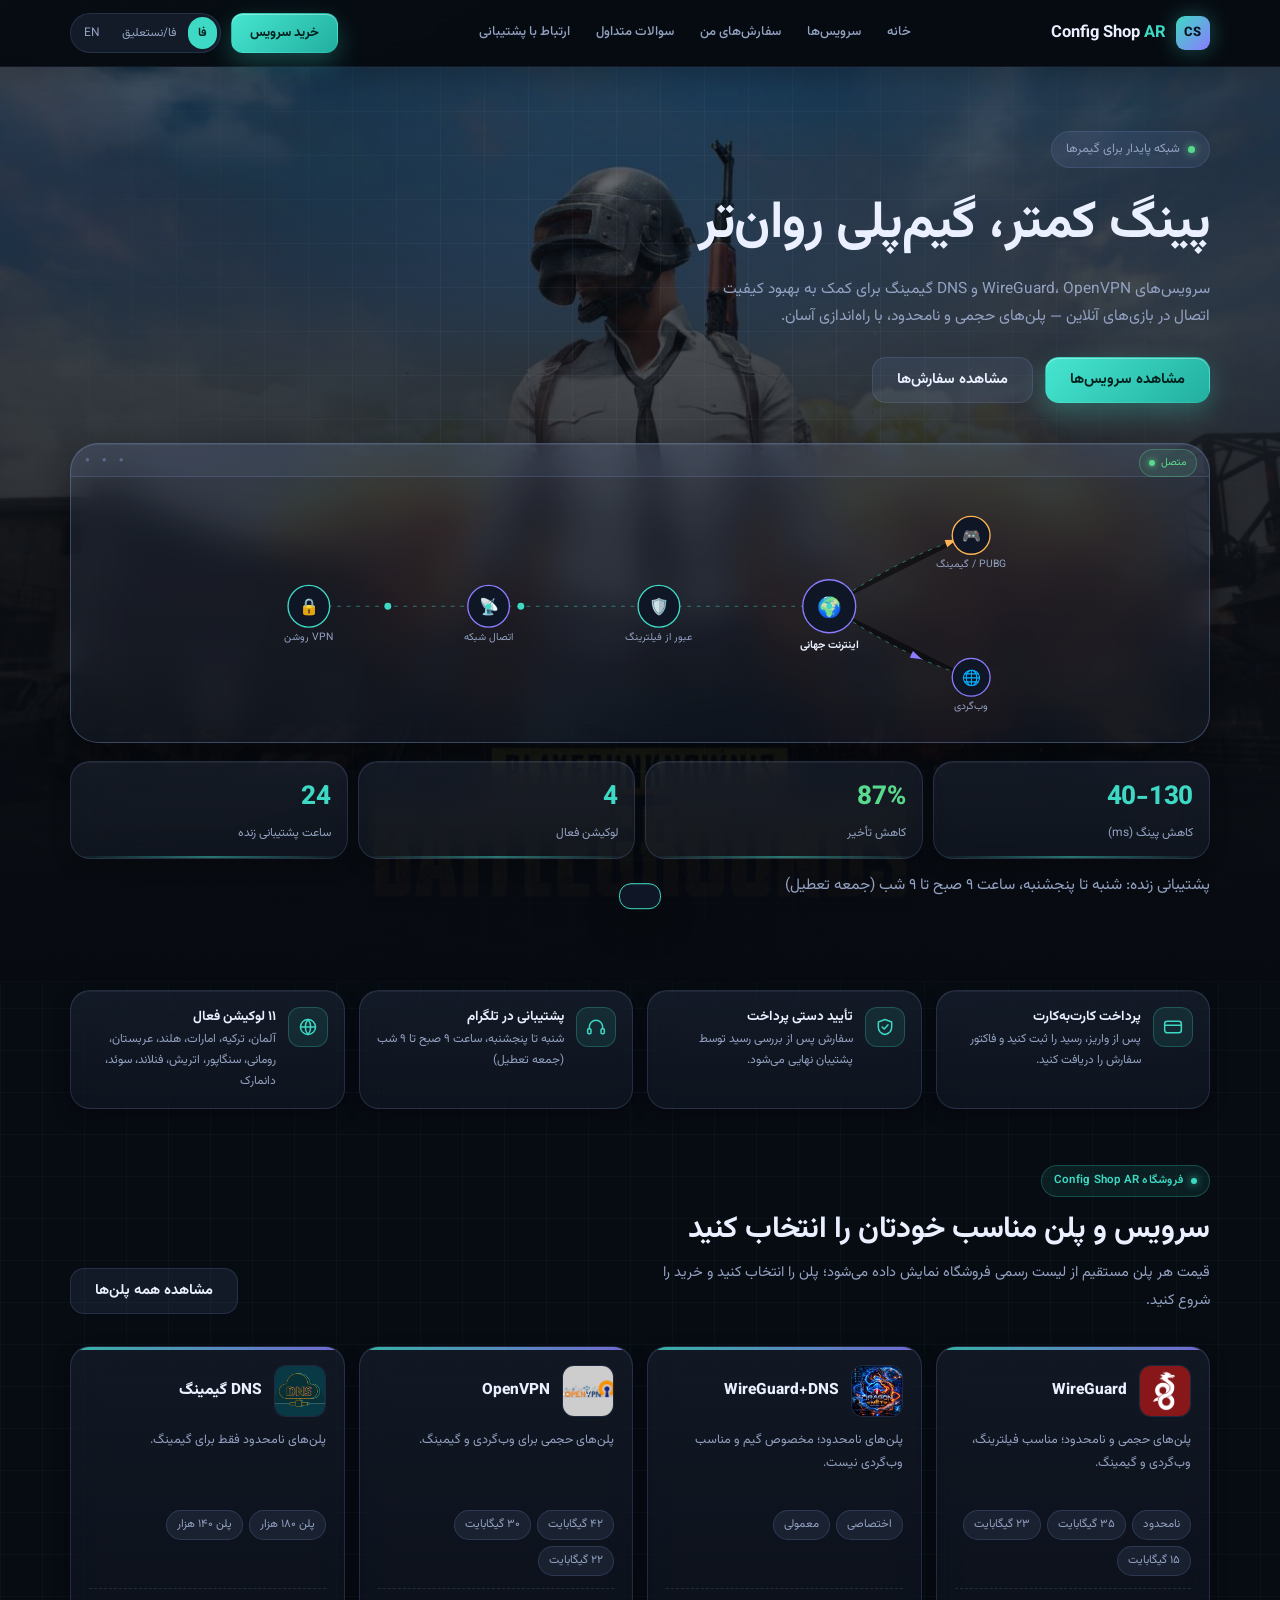
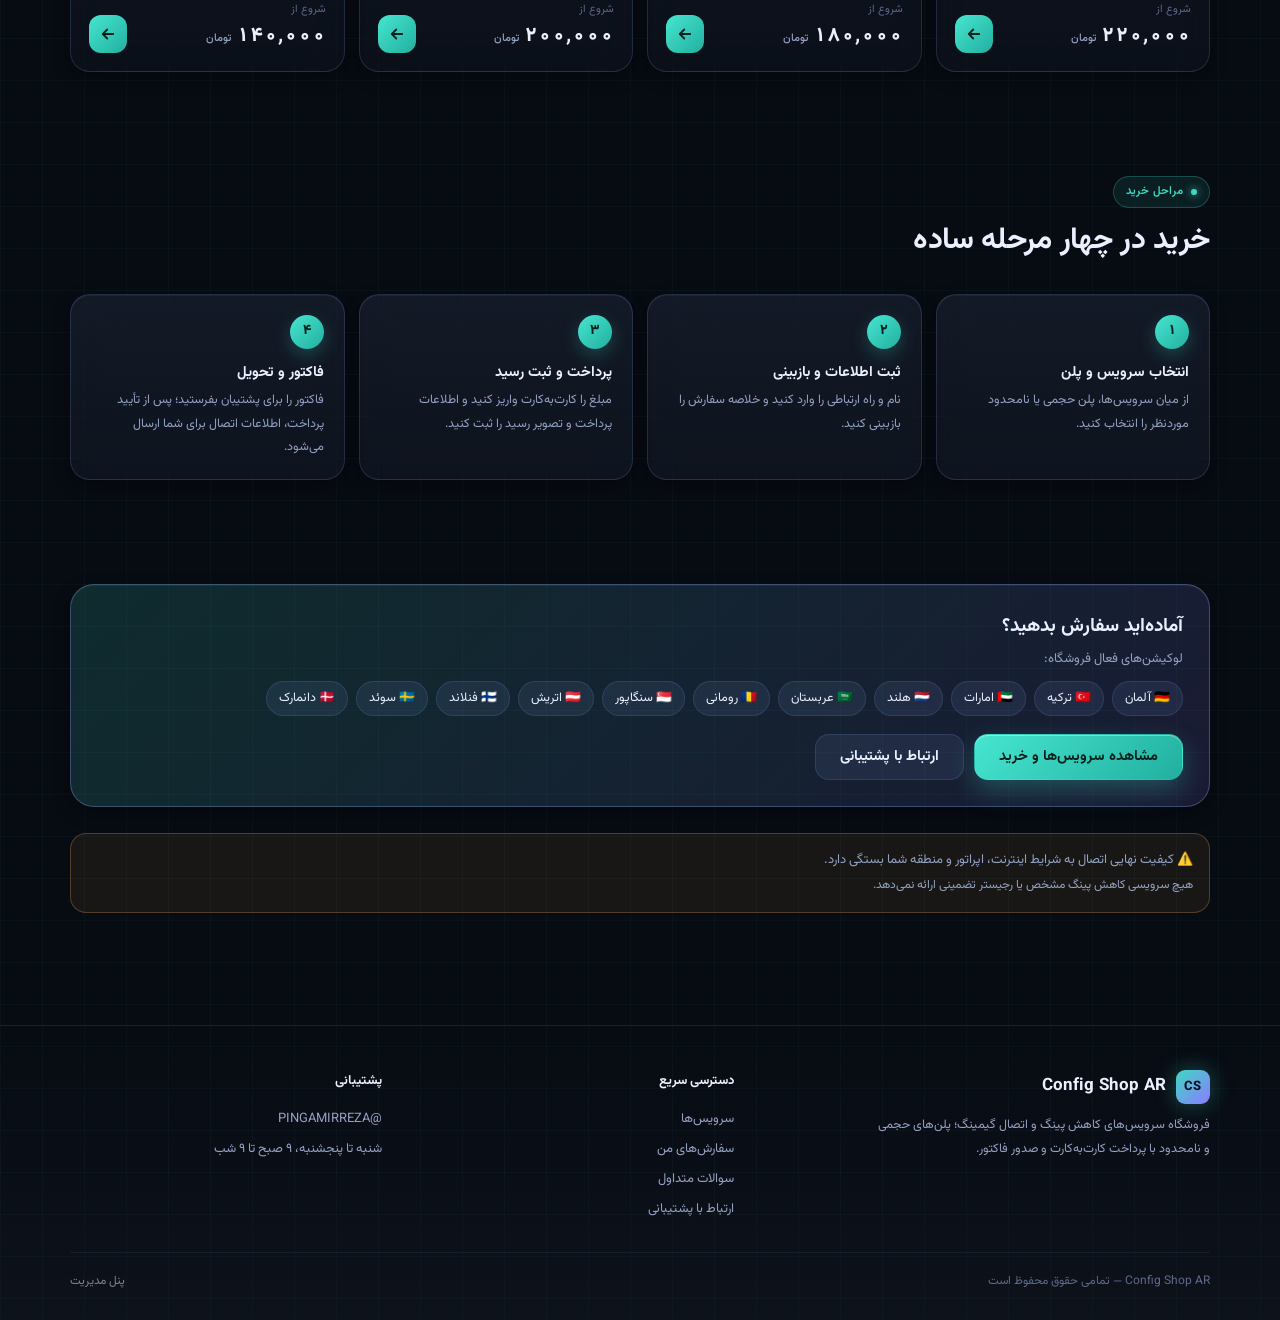
==== commit f96204c1: "Add files via upload" ====
--- a/index.html
+++ b/index.html
@@ -885,6 +885,55 @@
 .faq-poster{display:block;width:calc(100% - 36px);margin:0 18px 18px;aspect-ratio:1000/667;object-fit:cover;border-radius:14px;border:1px solid var(--border)}
 .faq-a .faq-svcname{padding:0 18px 8px;font-size:11.5px;color:var(--signal)}
 
+/* ===== V3.4 side drawer + support cards ===== */
+@media(max-width:859px){ .menu-toggle{display:flex!important} }
+.drawer-overlay{position:fixed;inset:0;background:rgba(4,7,12,.66);backdrop-filter:blur(3px);-webkit-backdrop-filter:blur(3px);z-index:400;opacity:0;visibility:hidden;transition:opacity .28s ease,visibility .28s}
+.drawer-overlay.show{opacity:1;visibility:visible}
+.drawer{position:fixed;top:0;bottom:0;left:0;width:min(330px,86vw);z-index:410;display:flex;flex-direction:column;background:linear-gradient(180deg,#0f1830 0%,#0a1120 100%);border-right:1px solid var(--border);box-shadow:24px 0 60px rgba(0,0,0,.5);transform:translateX(-102%);transition:transform .34s cubic-bezier(.3,.7,.2,1);visibility:hidden;overscroll-behavior:contain}
+.drawer.open{transform:none;visibility:visible}
+.dr-head{display:flex;align-items:center;justify-content:space-between;gap:10px;padding:16px 16px 12px}
+.dr-head .brand{font-size:15px}
+.dr-close{width:40px;height:40px;border-radius:12px;border:1px solid var(--border);background:var(--glass-strong);display:grid;place-items:center;color:var(--text-1);flex-shrink:0}
+.dr-close svg{width:18px;height:18px;stroke:currentColor;fill:none;stroke-width:2;stroke-linecap:round}
+.dr-scroll{flex:1;overflow-y:auto;padding:4px 12px 12px;-webkit-overflow-scrolling:touch}
+.dr-label{font-size:11px;letter-spacing:.04em;color:var(--text-3);padding:14px 10px 6px}
+.dr-item{width:100%;display:flex;align-items:center;gap:12px;min-height:48px;padding:0 12px;border-radius:14px;color:var(--text-2);font-size:14.5px;text-align:right;transition:background .15s,color .15s;border:1px solid transparent}
+.dr-item:hover{background:var(--glass-strong);color:var(--text-1)}
+.dr-item.on{background:rgba(62,217,196,.10);color:var(--signal);border-color:rgba(62,217,196,.25)}
+.dr-ic{width:22px;height:22px;flex-shrink:0;stroke:currentColor;fill:none;stroke-width:1.8;stroke-linecap:round;stroke-linejoin:round}
+.dr-item .dr-grow{flex:1}
+.dr-chev{width:16px;height:16px;stroke:currentColor;fill:none;stroke-width:2;stroke-linecap:round;stroke-linejoin:round;transition:transform .25s;flex-shrink:0}
+.dr-exp[aria-expanded="true"] .dr-chev{transform:rotate(180deg)}
+.dr-sub{display:grid;grid-template-rows:0fr;transition:grid-template-rows .28s ease}
+.dr-sub.open{grid-template-rows:1fr}
+.dr-sub>div{overflow:hidden;display:flex;flex-direction:column;gap:2px;padding-inline-start:14px;border-inline-start:1px dashed var(--border);margin-inline-start:22px}
+.dr-sub.open>div{padding-block:4px 6px}
+.dr-sub .dr-item{min-height:44px;font-size:13.5px}
+.dr-sub .cat-logo{width:28px;height:28px;border-radius:8px;font-size:14px}
+.dr-foot{padding:12px 16px calc(14px + env(safe-area-inset-bottom));border-top:1px solid var(--border);display:grid;gap:12px;background:rgba(0,0,0,.18)}
+.dr-chips{display:flex;gap:10px}
+.dr-chip{flex:1;display:flex;align-items:center;justify-content:center;gap:8px;min-height:44px;border-radius:14px;border:1px solid var(--border);background:var(--glass);font-size:12.5px;color:var(--text-1)}
+.dr-chip svg{width:19px;height:19px;flex-shrink:0}
+body.drawer-lock{overflow:hidden}
+.sp-hero{display:grid;gap:14px}
+.sp-card{position:relative;display:grid;grid-template-columns:auto 1fr;gap:14px 16px;align-items:center;padding:18px;border-radius:20px;text-align:right;width:100%;overflow:hidden}
+.sp-card .sp-badge{width:54px;height:54px;border-radius:16px;display:grid;place-items:center;flex-shrink:0;overflow:hidden;box-shadow:0 8px 22px rgba(0,0,0,.35)}
+.sp-badge img{width:100%;height:100%;object-fit:cover;display:block}
+.sp-badge.mail{background:linear-gradient(135deg,#ff7a7a,#d93a5a)}
+.sp-badge svg{width:26px;height:26px;stroke:#fff;fill:none;stroke-width:1.8;stroke-linecap:round;stroke-linejoin:round}
+.sp-t{font-size:15px;font-weight:800}
+.sp-id{font-size:13px;color:var(--signal);direction:ltr;text-align:right;margin-top:2px;word-break:break-all}
+.sp-d{font-size:12.5px;color:var(--text-2);line-height:1.9;margin-top:4px}
+.sp-actions{grid-column:1/-1;display:flex;gap:8px;flex-wrap:wrap}
+.sp-actions .btn,.sp-actions .btn-outline{flex:1;min-width:130px;min-height:44px;justify-content:center}
+.sp-card.main{border-color:rgba(62,217,196,.35);background:linear-gradient(135deg,rgba(62,217,196,.10),rgba(120,140,255,.07))}
+.sp-tag{position:absolute;top:12px;left:12px;font-size:10.5px;padding:3px 9px;border-radius:999px;background:rgba(62,217,196,.16);color:var(--signal);font-weight:700}
+@media(min-width:760px){.sp-hero{grid-template-columns:1.25fr 1fr;grid-auto-flow:dense}.sp-card.main{grid-row:span 2}}
+@media(prefers-reduced-motion:reduce){.drawer,.drawer-overlay,.dr-sub{transition-duration:.01s}}
+.dr-chip{flex-direction:column;gap:5px;padding:8px 4px;font-size:11.5px;min-height:62px}
+.sp-badge img{object-fit:contain;background:#fff}
+.sp-badge.ig img{object-fit:cover}
+
 </style>
 </head>
 <body>
@@ -983,6 +1032,32 @@
     <a href="#support" data-page="support"><span class="mnav-ic">🎧</span><span data-i18n="nav.support">ارتباط با پشتیبانی</span></a>
   </div>
 </header>
+
+<div class="drawer-overlay" id="drawerOverlay" onclick="closeDrawer()"></div>
+<aside class="drawer" id="drawer" role="dialog" aria-modal="true" aria-label="منوی سایت" aria-hidden="true">
+  <div class="dr-head">
+    <a class="brand" href="#home" data-page="home"><span class="brand-mark">CS</span><span>Config Shop <span style="color:var(--signal)">AR</span></span></a>
+    <button type="button" class="dr-close" onclick="closeDrawer()" aria-label="بستن منو"><svg viewBox="0 0 24 24" aria-hidden="true"><path d="M6 6l12 12M18 6L6 18"/></svg></button>
+  </div>
+  <div class="dr-scroll">
+    <div class="dr-label">منو</div>
+    <a class="dr-item" href="#home" data-page="home"><svg class="dr-ic" viewBox="0 0 24 24" aria-hidden="true"><path d="M3 11l9-8 9 8"/><path d="M5 10v10h14V10"/></svg><span class="dr-grow" data-i18n="nav.home">خانه</span></a>
+    <button type="button" class="dr-item dr-exp" id="drSvcBtn" aria-expanded="false" aria-controls="drSvc" onclick="toggleDrawerSvc()"><svg class="dr-ic" viewBox="0 0 24 24" aria-hidden="true"><rect x="3" y="3" width="7" height="7" rx="1.5"/><rect x="14" y="3" width="7" height="7" rx="1.5"/><rect x="3" y="14" width="7" height="7" rx="1.5"/><rect x="14" y="14" width="7" height="7" rx="1.5"/></svg><span class="dr-grow" data-i18n="nav.services">سرویس‌ها</span><svg class="dr-chev" viewBox="0 0 24 24" aria-hidden="true"><path d="M6 9l6 6 6-6"/></svg></button>
+    <div class="dr-sub" id="drSvc"><div id="drSvcList"></div></div>
+    <a class="dr-item" href="#orders" data-page="orders"><svg class="dr-ic" viewBox="0 0 24 24" aria-hidden="true"><path d="M6 3h12v18l-3-2-3 2-3-2-3 2z"/><path d="M9 8h6M9 12h6"/></svg><span class="dr-grow" data-i18n="nav.order">سفارش‌های من</span></a>
+    <a class="dr-item" href="#faq" data-page="faq"><svg class="dr-ic" viewBox="0 0 24 24" aria-hidden="true"><circle cx="12" cy="12" r="9"/><path d="M9.6 9.4a2.5 2.5 0 0 1 4.8.9c0 1.6-2.4 2-2.4 3.5"/><circle cx="12" cy="17" r=".6" fill="currentColor"/></svg><span class="dr-grow" data-i18n="nav.faq">سوالات متداول</span></a>
+    <div class="dr-label">پشتیبانی</div>
+    <a class="dr-item" href="#support" data-page="support"><svg class="dr-ic" viewBox="0 0 24 24" aria-hidden="true"><path d="M4 13v-1a8 8 0 0 1 16 0v1"/><rect x="3" y="13" width="4" height="6" rx="1.5"/><rect x="17" y="13" width="4" height="6" rx="1.5"/><path d="M19 19c0 1.5-2 2-4 2"/></svg><span class="dr-grow" data-i18n="nav.support">ارتباط با پشتیبانی</span></a>
+  </div>
+  <div class="dr-foot">
+    <div class="dr-chips">
+      <a class="dr-chip" data-tg-link href="#" target="_blank" rel="noopener" aria-label="تلگرام"><svg viewBox="0 0 24 24"><circle cx="12" cy="12" r="11" fill="#2AABEE"/><path d="M5.5 11.8l12-4.7c.6-.2 1 .1.8.9l-2 9.6c-.2.7-.6.8-1.2.5l-3.2-2.4-1.6 1.5c-.2.2-.3.3-.6.3l.2-3.3 5.9-5.3c.3-.2-.1-.4-.4-.2l-7.3 4.6-3.1-1c-.7-.2-.7-.7.3-1.1z" fill="#fff"/></svg>تلگرام</a>
+      <a class="dr-chip" data-ig-link href="#" target="_blank" rel="noopener" aria-label="اینستاگرام"><svg viewBox="0 0 24 24"><defs><linearGradient id="igg" x1="0" y1="1" x2="1" y2="0"><stop offset="0" stop-color="#feda75"/><stop offset=".4" stop-color="#d62976"/><stop offset="1" stop-color="#4f5bd5"/></linearGradient></defs><rect x="2" y="2" width="20" height="20" rx="6" fill="url(#igg)"/><circle cx="12" cy="12" r="4.4" fill="none" stroke="#fff" stroke-width="1.8"/><circle cx="17.4" cy="6.6" r="1.2" fill="#fff"/></svg>اینستاگرام</a>
+      <button type="button" class="dr-chip" onclick="closeDrawer();openEmailTicket()" aria-label="ایمیل"><svg viewBox="0 0 24 24"><rect x="2" y="5" width="20" height="14" rx="3" fill="#e8506a"/><path d="M3 7l9 6 9-6" fill="none" stroke="#fff" stroke-width="1.8" stroke-linecap="round" stroke-linejoin="round"/></svg>ایمیل</button>
+    </div>
+    <a class="btn btn-primary btn-block" href="#services" data-page="services">خرید سرویس</a>
+  </div>
+</aside>
 
 <main>
 
@@ -1363,19 +1438,26 @@
         <h2 class="section-title" data-i18n="sup.title">با ما در ارتباط باشید</h2>
         <p class="section-sub" data-i18n="sup.sub">برای دریافت اطلاعات بیشتر از سرویس‌های کاهش پینگ و وب‌گردی با ما در ارتباط باشید.</p>
       </div>
-      <div class="support-grid">
-        <a class="glass support-card" href="#" data-tg-link target="_blank" rel="noopener">
-          <div class="support-ic"><img src="[data-uri]" alt="Telegram"></div>
-          <div><div class="support-h" data-i18n="sup.telegram">تلگرام پشتیبانی</div><div class="support-s" data-tg-id>@PINGAMIRREZA</div></div>
-        </a>
-        <a class="glass support-card" href="#" data-ig-link target="_blank" rel="noopener">
-          <div class="support-ic"><img src="[data-uri]" alt="Instagram"></div>
-          <div><div class="support-h" data-i18n="sup.instagram">اینستاگرام</div><div class="support-s">last_circle_king</div></div>
-        </a>
-        <button class="glass support-card" style="width:100%;text-align:right" onclick="openEmailTicket()">
-          <div class="support-ic" style="font-size:20px">📧</div>
-          <div><div class="support-h" data-i18n="ticket.entry">ارسال تیکت پشتیبانی از طریق ایمیل</div><div class="support-s" style="direction:ltr">farzad.km15@gmail.com</div></div>
-        </button>
+      <div class="sp-hero">
+        <div class="glass sp-card main">
+          <span class="sp-tag">سریع‌ترین راه</span>
+          <div class="sp-badge"><img alt="" src="[data-uri]"></div>
+          <div><div class="sp-t" data-i18n="sup.telegram">تلگرام پشتیبانی</div><div class="sp-id" data-tg-id>@PINGAMIRREZA</div>
+            <div class="sp-d">برای ارسال فاکتور و رسید، پیگیری سفارش و دریافت اطلاعات سرویس، مستقیم در تلگرام پیام دهید.</div></div>
+          <div class="sp-actions"><a class="btn btn-primary" data-tg-link href="#" target="_blank" rel="noopener">شروع گفتگو</a><button type="button" class="btn btn-ghost" onclick="copySupportId()">🆔 کپی آیدی</button></div>
+        </div>
+        <div class="glass sp-card">
+          <div class="sp-badge ig"><img alt="" src="[data-uri]"></div>
+          <div><div class="sp-t" data-i18n="sup.instagram">اینستاگرام</div><div class="sp-id" data-ig-id>last_circle_king</div>
+            <div class="sp-d">اطلاعیه‌ها و پیام مستقیم (دایرکت).</div></div>
+          <div class="sp-actions"><a class="btn btn-ghost" data-ig-link href="#" target="_blank" rel="noopener">مشاهده پیج</a></div>
+        </div>
+        <div class="glass sp-card">
+          <div class="sp-badge mail"><svg viewBox="0 0 24 24" aria-hidden="true"><rect x="3" y="5" width="18" height="14" rx="3"/><path d="M4 7l8 6 8-6"/></svg></div>
+          <div><div class="sp-t">ایمیل پشتیبانی</div><div class="sp-id" data-mail-id>farzad.km15@gmail.com</div>
+            <div class="sp-d">ارسال تیکت با شرح مشکل و اطلاعات سفارش.</div></div>
+          <div class="sp-actions"><button type="button" class="btn btn-ghost" onclick="openEmailTicket()">ارسال تیکت</button></div>
+        </div>
       </div>
       <div class="glass" style="margin-top:16px;padding:14px 18px;display:flex;align-items:center;gap:10px" id="supportStatusBox">
         <span class="panel-status" id="supportStatusDot"><span class="dot"></span><span id="supportStatusText">—</span></span>
@@ -1864,7 +1946,8 @@
   document.querySelectorAll('.page').forEach(p=>p.classList.remove('active'));
   const target = document.getElementById('page-'+id);
   target.classList.add('active');
-  document.querySelectorAll('.nav-links a, .mobile-nav a, .bottom-nav a').forEach(a=>{
+  try{ closeDrawer(true); }catch(e){}
+  document.querySelectorAll('.nav-links a, .mobile-nav a, .bottom-nav a, .drawer a[data-page]').forEach(a=>{
     a.classList.toggle('on', a.getAttribute('data-page')===id);
   });
   document.getElementById('mobileNav').classList.remove('open');
@@ -2426,9 +2509,7 @@
 document.querySelectorAll('.modal-overlay').forEach(m=>{
   m.addEventListener('click', e=>{ if(e.target===m) m.classList.remove('show'); });
 });
-document.getElementById('menuToggle').addEventListener('click', ()=>{
-  document.getElementById('mobileNav').classList.toggle('open');
-});
+document.getElementById('menuToggle').addEventListener('click', function(){ openDrawer(); });
 document.querySelectorAll('[data-lang-btn]').forEach(b=>{
   b.addEventListener('click', ()=> setLang(b.dataset.langBtn));
 });
@@ -2491,7 +2572,8 @@
 function tgUsername(){ return (APP_CONFIG.telegram && APP_CONFIG.telegram.username) || ''; }
 function tgUrl(){ var u = APP_CONFIG.telegram||{}; return u.url || (u.username ? 'https://t.me/'+u.username.replace(/^@/,'') : '#'); }
 function applyTelegramConfig(){
-  document.querySelectorAll('[data-tg-link]').forEach(function(a){ a.setAttribute('href', tgUrl()); });
+  document.querySelectorAll('[data-tg-link]').forEach(function(a){ a.setAttribute('href', 'https://t.me/'+tgUsername().replace(/^@/,'')); });
+  try{ var ig=(APP_CONFIG.telegram&&APP_CONFIG.telegram.instagram)||''; var m=/instagram\.com\/([^\/?#]+)/i.exec(ig); document.querySelectorAll('[data-ig-id]').forEach(function(e){ if(m) e.textContent=m[1]; }); document.querySelectorAll('[data-mail-id]').forEach(function(e){ e.textContent=(APP_CONFIG.supportEmail||'farzad.km15@gmail.com'); }); }catch(e){}
   document.querySelectorAll('[data-tg-id]').forEach(function(el){ el.textContent = tgUsername(); });
   document.querySelectorAll('[data-ig-link]').forEach(function(a){ if(APP_CONFIG.telegram.instagram) a.setAttribute('href', APP_CONFIG.telegram.instagram); });
 }
@@ -2565,6 +2647,7 @@
       '<button class="btn btn-primary btn-block" '+(cp?'':'disabled')+' onclick="startBuy(\''+esc(svc.id)+'\')">'+(cp?'انتخاب و خرید':'در حال حاضر موجود نیست')+'</button></div></article>';
   });
   grid.innerHTML = html || '<div class="note-box">فعلاً سرویسی برای فروش فعال نیست.</div>';
+  try{ renderDrawerSvc(); }catch(e){}
   var d=document.getElementById('disclaimerBox');
   if(d) d.innerHTML='⚠️ '+esc(APP_CONFIG.disclaimer)+'<br><span style="font-size:12px">هیچ سرویسی کاهش پینگ مشخص یا رجیستر تضمینی ارائه نمی‌دهد.</span>';
 }
@@ -2604,6 +2687,38 @@
 function setRow(id, show){ var e=gid(id); if(e) e.style.display=show?'':'none'; }
 
 
+
+/* ---------------- SIDE DRAWER ---------------- */
+var _drawerLastFocus=null;
+function renderDrawerSvc(){
+  var el=gid('drSvcList'); if(!el) return;
+  el.innerHTML='<button type="button" class="dr-item" onclick="drawerGoService(\'all\')"><span class="dr-grow">همه سرویس‌ها</span></button>'+
+    APP_CONFIG.services.filter(function(x){return x.enabled!==false;}).map(function(x){
+      return '<button type="button" class="dr-item" onclick="drawerGoService(\''+esc(x.id)+'\')"><span class="cat-logo">'+logoHTML(x)+'</span><span class="dr-grow">'+esc(shortName(x))+'</span></button>';
+    }).join('');
+}
+function drawerGoService(id){ closeDrawer(true); if(id==='all'){ catFilter='all'; showPage('services'); } else goService(id); }
+function toggleDrawerSvc(){ var b=gid('drSvcBtn'), p=gid('drSvc'), on=b.getAttribute('aria-expanded')!=='true'; b.setAttribute('aria-expanded',on?'true':'false'); p.classList.toggle('open',on); }
+function openDrawer(){
+  var d=gid('drawer'); if(!d||d.classList.contains('open')) return;
+  _drawerLastFocus=document.activeElement;
+  d.classList.add('open'); d.setAttribute('aria-hidden','false'); gid('drawerOverlay').classList.add('show'); document.body.classList.add('drawer-lock');
+  var mt=gid('menuToggle'); if(mt) mt.setAttribute('aria-expanded','true');
+  setTimeout(function(){ try{ d.querySelector('.dr-close').focus(); }catch(e){} },60);
+}
+function closeDrawer(skipFocus){
+  var d=gid('drawer'); if(!d||!d.classList.contains('open')) return;
+  d.classList.remove('open'); d.setAttribute('aria-hidden','true'); gid('drawerOverlay').classList.remove('show'); document.body.classList.remove('drawer-lock');
+  var mt=gid('menuToggle'); if(mt) mt.setAttribute('aria-expanded','false');
+  if(skipFocus!==true){ try{ (_drawerLastFocus||mt).focus(); }catch(e){} }
+}
+document.addEventListener('keydown',function(e){
+  var d=gid('drawer'); if(!d||!d.classList.contains('open')) return;
+  if(e.key==='Escape'){ closeDrawer(); return; }
+  if(e.key==='Tab'){ var f=[].slice.call(d.querySelectorAll('a[href],button')).filter(function(x){return x.offsetParent!==null;}); if(!f.length) return; var first=f[0], last=f[f.length-1];
+    if(e.shiftKey&&document.activeElement===first){ e.preventDefault(); last.focus(); } else if(!e.shiftKey&&document.activeElement===last){ e.preventDefault(); first.focus(); } }
+});
+window.addEventListener('resize',function(){ if(window.innerWidth>=860) closeDrawer(true); });
 
 /* ---------------- HOME (showcase / trust / locations) ---------------- */
 function renderHome(){
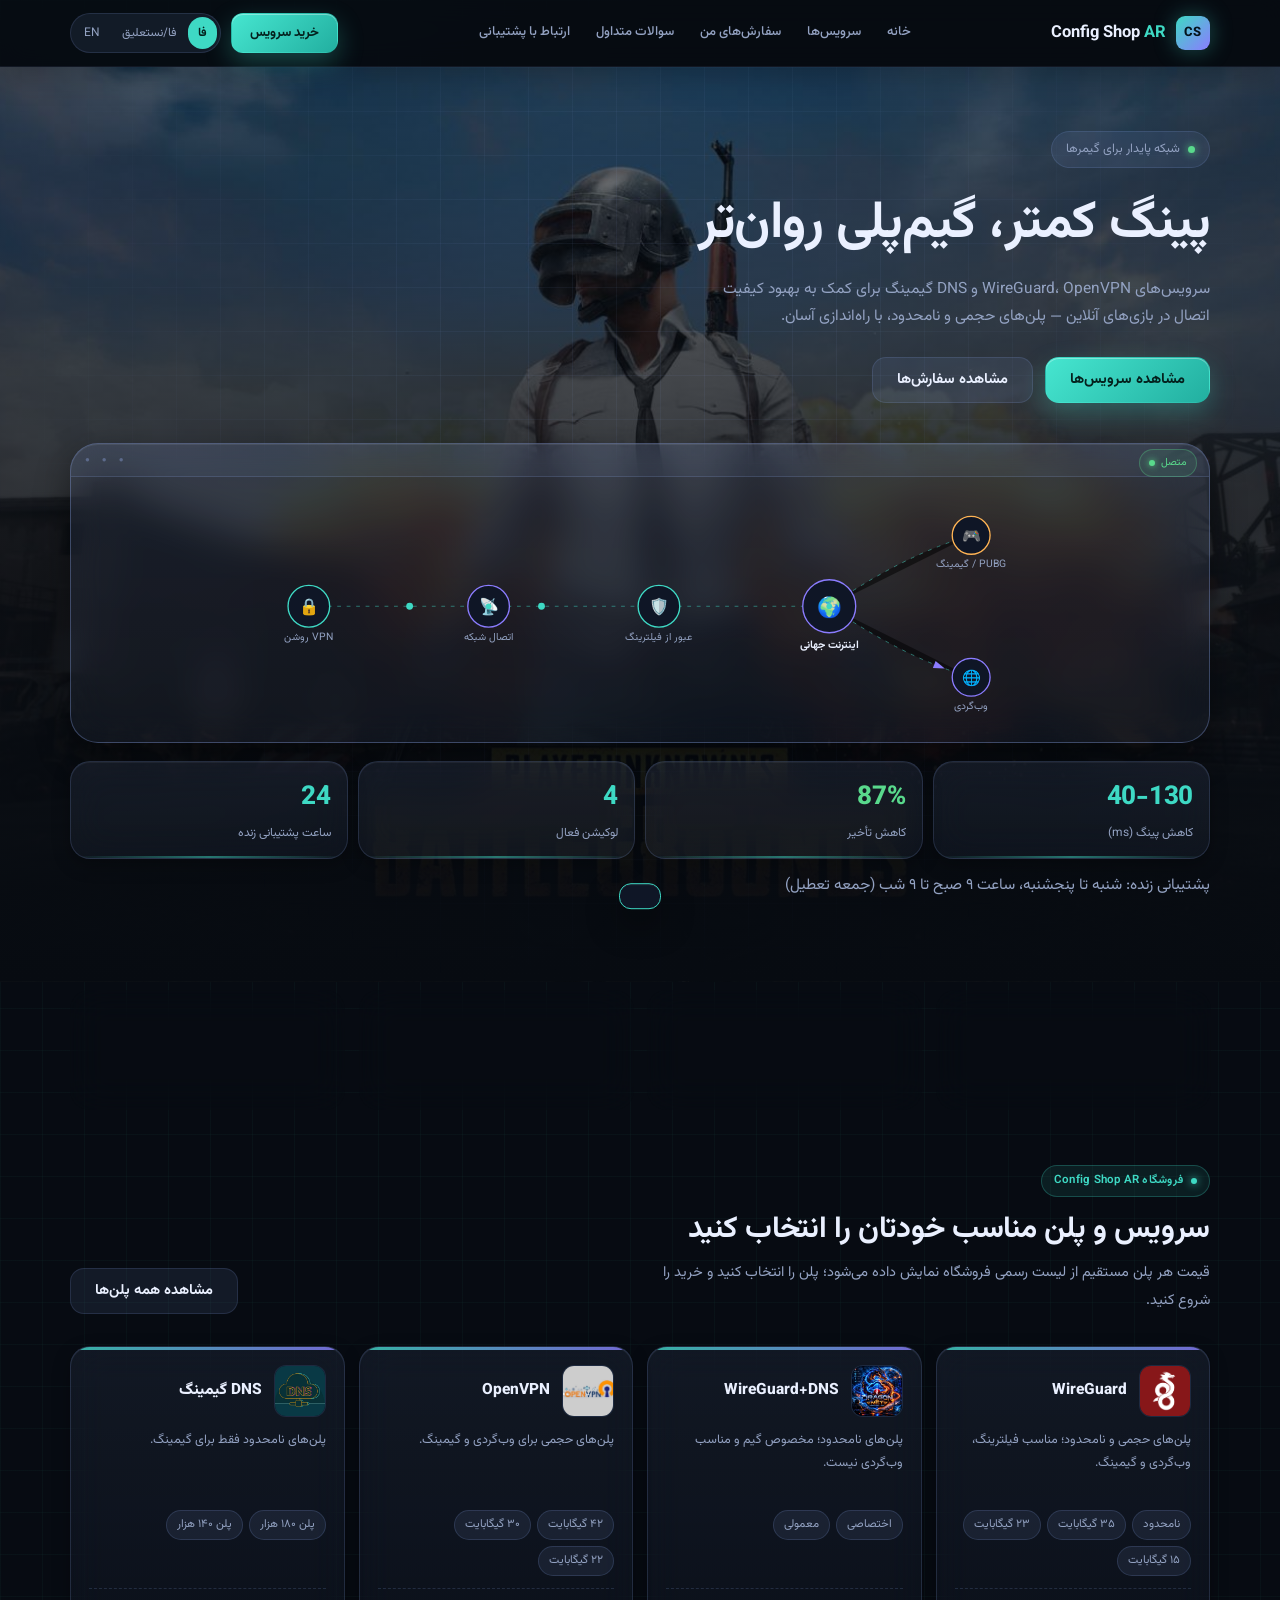
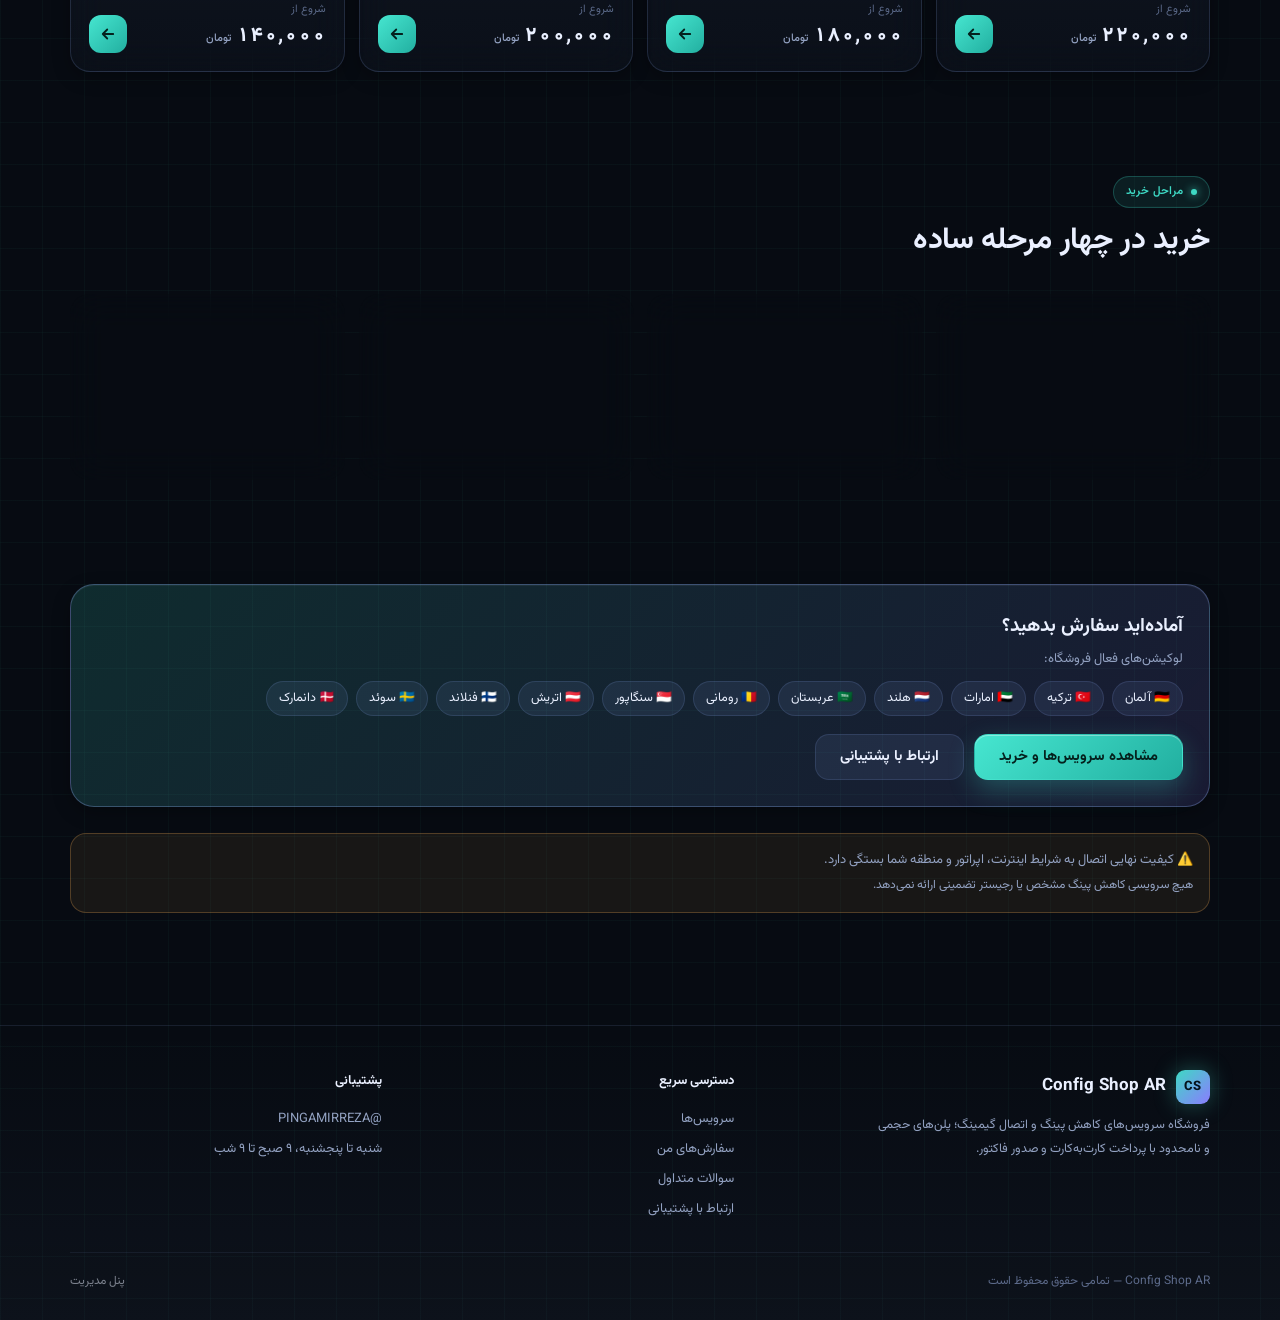
==== commit 47ba4b2e: "Add files via upload" ====
--- a/index.html
+++ b/index.html
@@ -934,11 +934,41 @@
 .sp-badge img{object-fit:contain;background:#fff}
 .sp-badge.ig img{object-fit:cover}
 
+.sf-step{display:flex;align-items:center;gap:10px;font-size:12.5px;font-weight:700;color:var(--text-2);margin-top:6px}
+.sf-step b{width:24px;height:24px;border-radius:50%;display:grid;place-items:center;background:rgba(62,217,196,.16);color:var(--signal);font-size:12px}
+.sf-more{margin:2px 0;font-size:12px;color:var(--text-3)}.sf-more summary{cursor:pointer;padding:6px 0}.sf-more .btn{margin-top:6px}
+.sf-tip{font-size:12px;line-height:1.9;color:var(--text-3);margin:0}
 </style>
 </head>
 <body>
 
 <div class="toast" id="toast"></div>
+
+<div class="modal-overlay" id="sendFlowModal">
+  <div class="modal-card" style="max-width:480px;max-height:92vh;overflow:auto">
+    <div class="modal-ic">📨</div>
+    <div class="modal-title">ارسال فاکتور و رسید به پشتیبانی</div>
+    <div class="modal-body">
+      <div class="note-box" id="sfWarn" style="text-align:right;line-height:2">
+        <b>⚠️ بعد از زدن دکمه زیر:</b><br>
+        ۱) متن فاکتور خودکار کپی می‌شود.<br>
+        ۲) منوی اشتراک‌گذاری باز می‌شود؛ <b>تلگرام</b> و بعد چت <b dir="ltr">@PINGAMIRREZA</b> را انتخاب کنید.<br>
+        ۳) اگر متن فاکتور زیر عکس نیامد، یک‌بار داخل کادر پیام <b>Paste (چسباندن)</b> کنید و <b>ارسال</b> را بزنید.
+      </div>
+    </div>
+    <div class="guide-actions">
+      <button class="btn btn-primary btn-block" id="sfAllBtn" onclick="sfSendAll()">📨 کپی فاکتور و ارسال عکس رسید به پشتیبانی</button>
+      <div class="note-box" id="sfStatus" hidden></div>
+      <button class="btn btn-ghost btn-block" onclick="sendInvoiceMail()">✉️ ارسال به ایمیل پشتیبانی با رسید پیوست</button>
+      <button class="btn btn-ghost btn-block" onclick="closeSendFlow();openSendGuide()">🖐 ارسال دستی (کپی و دانلود)</button>
+      <details class="sf-more"><summary>ارسال جداگانه (متن، بعد عکس)</summary>
+        <button class="btn btn-ghost btn-block" onclick="sfSendText()">💬 فقط متن فاکتور در چت @PINGAMIRREZA</button>
+        <button class="btn btn-ghost btn-block" onclick="sfSendReceipt()">🖼 فقط عکس رسید</button>
+      </details>
+      <button class="btn-outline" onclick="closeSendFlow()">بستن</button>
+    </div>
+  </div>
+</div>
 
 <div class="modal-overlay" id="sendGuideModal">
   <div class="modal-card" style="max-width:480px;max-height:92vh;overflow:auto">
@@ -1486,11 +1516,11 @@
   </div>
   <section class="section tight">
     <div class="wrap">
-      <ol class="flow" aria-label="مراحل خرید"><li class="on" aria-current="step"><i>۱</i><span>اطلاعات سفارش</span></li><li><i>۲</i><span>بازبینی</span></li><li><i>۳</i><span>پرداخت</span></li><li><i>۴</i><span>فاکتور</span></li></ol>
+      <ol class="flow" aria-label="مراحل خرید"><li class="on" aria-current="step"><i>۱</i><span>اطلاعات سفارش</span></li><li class=""><i>۲</i><span>پرداخت</span></li><li class=""><i>۳</i><span>فاکتور</span></li></ol>
       <div class="co-shell">
         <div class="co-main">
           <div class="glass co-card">
-            <div class="co-card-head"><h3>جزئیات سفارش</h3><span class="co-order-no" id="oOrderNo"></span></div>
+            <div class="co-card-head"><h3>اطلاعات سفارش (فاکتور)</h3><span class="co-order-no" id="oOrderNo"></span></div>
             <div class="summary-line"><span>سرویس</span><b id="oSvcName">—</b></div>
             <div class="summary-line"><span>نوع / حجم</span><b id="oPlanName">—</b></div>
             <div class="summary-line" id="rowOLoc"><span>لوکیشن</span><b id="oLoc">—</b></div>
@@ -1505,7 +1535,7 @@
               <div class="why-box" id="whyPhone" hidden>برای اطلاع‌رسانی جشنواره‌های کاهش پینگ، فروش UC و تخفیف‌ها، شماره تماس شما دریافت می‌شود.</div>
               <input type="tel" id="custPhone" placeholder="09xxxxxxxxx" inputmode="tel" maxlength="16" dir="ltr" autocomplete="tel" required></div>
             <div class="field-err" id="custErr"></div>
-            <button class="btn btn-primary btn-block" id="btnToReview" onclick="goOrderReview()">ادامه و بازبینی سفارش</button>
+            <button class="btn btn-primary btn-block" id="btnToPay" onclick="goOrderReview()">تأیید و رفتن به پرداخت</button>
           </div>
         </div>
         <aside class="glass co-aside" aria-label="خلاصه سفارش"></aside>
@@ -1514,49 +1544,14 @@
   </section>
 </div>
 
-<!-- ====== REVIEW ============ -->
-<div class="page" id="page-review">
+<!-- ====== PAYMENT ============ -->
+<div class="page" id="page-payment-new">
   <div class="wrap page-head-bar">
-    <div class="crumb"><button data-page="order-new">اطلاعات سفارش</button> / <span>بازبینی</span></div>
+    <div class="crumb"><button data-page="order-new">اطلاعات سفارش</button> / <span>پرداخت کارت‌به‌کارت</span></div>
   </div>
   <section class="section tight">
     <div class="wrap">
-      <ol class="flow" aria-label="مراحل خرید"><li class="done"><i>۱</i><span>اطلاعات سفارش</span></li><li class="on" aria-current="step"><i>۲</i><span>بازبینی</span></li><li><i>۳</i><span>پرداخت</span></li><li><i>۴</i><span>فاکتور</span></li></ol>
-      <div class="co-shell">
-        <div class="co-main">
-          <div class="glass co-card">
-            <div class="co-card-head"><h3>بازبینی سفارش</h3></div>
-            <div class="summary-line"><span>شماره سفارش</span><b id="rOrderNo">—</b></div>
-            <div class="summary-line"><span>سرویس انتخاب‌شده</span><b id="rSvc">—</b></div>
-            <div class="summary-line"><span>پلن و حجم</span><b id="rPlan">—</b></div>
-            <div class="summary-line" id="rowRLoc"><span>لوکیشن</span><b id="rLoc">—</b></div>
-            <div class="summary-line"><span>مدت اعتبار</span><b id="rValidity">—</b></div>
-            <div class="summary-line"><span>نام مشتری</span><b id="rName">—</b></div>
-            <div class="summary-line"><span>شماره تماس</span><b id="rPhone" dir="ltr">—</b></div>
-            <div class="summary-line" id="rowRTg"><span>آیدی تلگرام</span><b id="rTg" dir="ltr">—</b></div>
-            <div class="summary-line"><span>تاریخ ثبت</span><b id="rDate">—</b></div>
-            <div class="price-total"><span>مبلغ نهایی</span><span class="amt" id="rPrice">—</span></div>
-            <div class="note-box">قیمت نهایی از لیست رسمی فروشگاه محاسبه می‌شود و در مرحله پرداخت قابل تغییر نیست.</div>
-            <div class="co-actions">
-              <button class="btn btn-primary btn-block" id="btnToPay" onclick="goPayment()">تأیید و رفتن به پرداخت</button>
-              <button class="btn-outline" onclick="showPage('order-new')">ویرایش اطلاعات</button>
-            </div>
-          </div>
-        </div>
-        <aside class="glass co-aside" aria-label="خلاصه سفارش"></aside>
-      </div>
-    </div>
-  </section>
-</div>
-
-<!-- ====== PAYMENT ============ -->
-<div class="page" id="page-payment-new">
-  <div class="wrap page-head-bar">
-    <div class="crumb"><button data-page="review">بازبینی</button> / <span>پرداخت کارت‌به‌کارت</span></div>
-  </div>
-  <section class="section tight">
-    <div class="wrap">
-      <ol class="flow" aria-label="مراحل خرید"><li class="done"><i>۱</i><span>اطلاعات سفارش</span></li><li class="done"><i>۲</i><span>بازبینی</span></li><li class="on" aria-current="step"><i>۳</i><span>پرداخت</span></li><li><i>۴</i><span>فاکتور</span></li></ol>
+      <ol class="flow" aria-label="مراحل خرید"><li class="done"><i>۱</i><span>اطلاعات سفارش</span></li><li class="on" aria-current="step"><i>۲</i><span>پرداخت</span></li><li class=""><i>۳</i><span>فاکتور</span></li></ol>
       <div class="co-shell">
         <div class="co-main">
           <div class="glass co-card">
@@ -1606,7 +1601,7 @@
   </div>
   <section class="section tight">
     <div class="wrap" style="max-width:780px">
-      <ol class="flow" aria-label="مراحل خرید"><li class="done"><i>۱</i><span>اطلاعات سفارش</span></li><li class="done"><i>۲</i><span>بازبینی</span></li><li class="done"><i>۳</i><span>پرداخت</span></li><li class="on" aria-current="step"><i>۴</i><span>فاکتور</span></li></ol>
+      <ol class="flow" aria-label="مراحل خرید"><li class="done"><i>۱</i><span>اطلاعات سفارش</span></li><li class="done"><i>۲</i><span>پرداخت</span></li><li class="on" aria-current="step"><i>۳</i><span>فاکتور</span></li></ol>
       <div class="glass receipt" id="invoiceBox">
         <div class="rc-head">
           <div>
@@ -1939,6 +1934,7 @@
 
 /* ---------- routing ---------- */
 function showPage(id){
+  if(id==='review') id='order-new';
   if(['catalog','order','order-wireguard','order-dns','servers','panels'].indexOf(id)!==-1) id = (id==='panels'?'orders':'services');
   if(!document.getElementById('page-'+id)) id = 'home';
   currentPage = id;
@@ -2835,18 +2831,8 @@
   if(currentOrder.status===ORDER_STATUS.PENDING_INFO){ setStatus(currentOrder, ORDER_STATUS.PENDING_PAYMENT); }
   currentOrder.price=authPrice(currentOrder.svcId,currentOrder.planId);   // recomputed from stored product data, never read from the DOM
   saveOrder(currentOrder);
-  gid('rOrderNo').textContent=currentOrder.orderNo;
-  gid('rSvc').textContent=f.svc.name;
-  gid('rPlan').textContent=planText(f.plan);
-  gid('rLoc').textContent=loc?loc.label:''; setRow('rowRLoc', !!loc);
-  gid('rValidity').textContent=currentOrder.validity;
-  gid('rName').textContent=name||'ثبت نشده';
-  gid('rPhone').textContent=phone;
-  gid('rTg').textContent=tg; setRow('rowRTg', !!tg);
-  gid('rDate').textContent=new Date(currentOrder.createdAt).toLocaleString('fa-IR');
-  gid('rPrice').textContent=fmtToman(currentOrder.price);
   renderAside();
-  showPage('review');
+  goPayment();
   setTimeout(function(){_busyReview=false;},500);
 }
 function fmtCardInput(el){
@@ -3188,11 +3174,25 @@
 /* ---------- support mail (opens the customer's mail app with the invoice text; sending is the customer's tap) ---------- */
 function supportMail(){ return (APP_CONFIG.supportEmail||'farzad.km15@gmail.com'); }
 function supportTgUrl(){ return 'https://t.me/'+tgUsername().replace(/^@/,''); }
-function sendInvoiceMail(){
+async function sendInvoiceMail(){
   var o=currentOrder; if(!o) return;
-  var href='mailto:'+supportMail()+'?subject='+encodeURIComponent('فاکتور سفارش '+o.orderNo)+'&body='+encodeURIComponent(invoiceText(o));
-  var a=document.createElement('a'); a.href=href; a.style.display='none'; document.body.appendChild(a); a.click(); document.body.removeChild(a);
-  setStatusBoth('برنامه ایمیل شما با متن فاکتور باز شد؛ ارسال را در همان برنامه تأیید کنید. (تصویر رسید در ایمیل پیوست نمی‌شود؛ جداگانه بفرستید.)');
+  var text=invoiceText(o), r=receiptOf(o), subj='فاکتور سفارش '+o.orderNo, mail=supportMail();
+  try{
+    if(r){
+      var blob=dataUrlToBlob(r), file=new File([blob],'Receipt-'+o.orderNo+'.'+rcptExt(r),{type:blob.type});
+      if(navigator.share && navigator.canShare && navigator.canShare({files:[file]})){
+        copyText(mail,'');
+        await navigator.share({files:[file], title:subj, text:text});
+        setSfStatus('در منوی اشتراک‌گذاری، برنامه ایمیل (مثلاً Gmail) را انتخاب کنید؛ عکس رسید پیوست و متن فاکتور داخل پیام است. آدرس ایمیل پشتیبان ('+mail+') کپی شده؛ در کادر «به» Paste کنید.');
+        return;
+      }
+    }
+    throw {name:'Unsupported'};
+  }catch(e){
+    if(e&&e.name==='AbortError'){ setSfStatus('ارسال ایمیل لغو شد.',true); return; }
+    var a=document.createElement('a'); a.href='mailto:'+mail+'?subject='+encodeURIComponent(subj)+'&body='+encodeURIComponent(text); a.style.display='none'; document.body.appendChild(a); a.click(); document.body.removeChild(a);
+    setSfStatus('این مرورگر پیوست خودکار را پشتیبانی نمی‌کند. ایمیل فقط با متن فاکتور باز شد؛ تصویر رسید را از «ارسال دستی» دانلود و دستی پیوست کنید.',true);
+  }
 }
 
 /* ---------- send invoice + receipt to support ---------- */
@@ -3208,21 +3208,74 @@
   e.hidden=!msg; e.textContent=msg||''; e.className='note-box'+(kind==='bad'?' st-bad':'');
 }
 var _busySend=false;
-async function sendToSupport(){
+function sendToSupport(){ if(!currentOrder) return; setSfStatus(''); gid('sendFlowModal').classList.add('show'); }
+function closeSendFlow(){ gid('sendFlowModal').classList.remove('show'); }
+function setSfStatus(msg,bad){ ['sfStatus','ivSendStatus','sgStatus'].forEach(function(id){ var e=gid(id); if(!e) return; e.hidden=!msg; e.textContent=msg||''; e.className='note-box'+(bad?' st-bad':''); }); }
+function sfSendText(){
+  var o=currentOrder; if(!o) return;
+  var text=invoiceText(o);
+  copyText(text,'');
+  window.open('https://t.me/'+tgUsername().replace(/^@/,'')+'?text='+encodeURIComponent(text),'_blank','noopener');
+  setSfStatus('چت تلگرام با متن فاکتور باز شد. دکمه ارسال را در تلگرام بزنید، بعد برگردید و مرحله ۲ را بزنید. (سایت نمی‌تواند تأیید کند پیام رفته است.)');
+}
+async function sfSendReceipt(){
   var o=currentOrder; if(!o||_busySend) return;
   var r=receiptOf(o), text=invoiceText(o);
-  if(!r){ setSendStatus('تصویر رسید در این مرورگر در دسترس نیست؛ ارسال خودکار ممکن نیست.','bad'); openSendGuide(); return; }
+  if(!r){ setSfStatus('تصویر رسید در این مرورگر در دسترس نیست؛ از «ارسال دستی» استفاده کنید.',true); return; }
   _busySend=true;
   try{
-    var blob=dataUrlToBlob(r), file=new File([blob],'receipt-'+o.orderNo+'.'+rcptExt(r),{type:blob.type});
+    var blob=dataUrlToBlob(r), file=new File([blob],'Receipt-'+o.orderNo+'.'+rcptExt(r),{type:blob.type});
     if(!(navigator.share && navigator.canShare && navigator.canShare({files:[file]}))) throw {name:'Unsupported'};
-    copyText(text,'');   // text is also on the clipboard in case the chosen app drops the caption
-    await navigator.share({files:[file], text:text, title:'فاکتور '+o.orderNo});
-    setSendStatus('منوی اشتراک‌گذاری بسته شد. اگر در تلگرام چت پشتیبان را انتخاب و ارسال را تأیید کردید، فاکتور و رسید رفته است؛ سایت نمی‌تواند تحویل را تأیید کند. در صورت شک، دکمهٔ «ارسال دستی» را بزنید.');
+    copyText(text,'');
+    await navigator.share({files:[file], text:text, title:'رسید '+o.orderNo});
+    setSfStatus('منوی اشتراک‌گذاری بسته شد. تلگرام و چت @PINGAMIRREZA را انتخاب کنید و ارسال را بزنید؛ متن فاکتور در کلیپ‌بورد است تا در کادر توضیح عکس Paste کنید.');
   }catch(e){
-    var why = (e&&e.name==='AbortError') ? 'ارسال توسط شما لغو شد' : 'این مرورگر یا محیط، ارسال هم‌زمان تصویر و متن را پشتیبانی نمی‌کند';
-    setSendStatus('ارسال خودکار انجام نشد ('+why+'). '+MANUAL_MSG,'bad');
-    openSendGuide();
+    if(e&&e.name==='AbortError'){ setSfStatus('ارسال توسط شما لغو شد.',true); }
+    else{ setSfStatus('این مرورگر اشتراک‌گذاری عکس را پشتیبانی نمی‌کند. '+MANUAL_MSG,true); closeSendFlow(); openSendGuide(); }
+  }finally{ _busySend=false; }
+}
+
+/* ---------- one-step send: copy invoice + share receipt (optional direct bot send) ---------- */
+function botCfg(){ var t=APP_CONFIG.telegram||{}; return (t.botToken&&t.chatId)?{token:String(t.botToken),chat:String(t.chatId)}:null; }
+async function botCall(cfg,method,body,isForm){
+  var ctl=('AbortController' in window)?new AbortController():null, to=setTimeout(function(){ if(ctl) ctl.abort(); },7000);
+  try{
+    var res=await fetch('https://api.telegram.org/bot'+cfg.token+'/'+method,{method:'POST',body:isForm?body:JSON.stringify(body),headers:isForm?undefined:{'Content-Type':'application/json'},signal:ctl?ctl.signal:undefined});
+    var j=await res.json(); if(!j.ok) throw new Error(j.description||'bot error'); return j;
+  } finally{ clearTimeout(to); }
+}
+async function sendViaBot(o,text,r){
+  var cfg=botCfg(); if(!cfg) throw new Error('no bot');
+  if(r){
+    var blob=dataUrlToBlob(r), isPdf=blob.type==='application/pdf', fd=new FormData();
+    fd.append('chat_id',cfg.chat); fd.append(isPdf?'document':'photo',blob,'Receipt-'+fileBase(o)+'.'+rcptExt(r)); fd.append('caption','🧾 رسید سفارش '+o.orderNo);
+    await botCall(cfg,isPdf?'sendDocument':'sendPhoto',fd,true);
+  }
+  await botCall(cfg,'sendMessage',{chat_id:cfg.chat,text:text});
+}
+async function sfSendAll(){
+  var o=currentOrder; if(!o||_busySend) return;
+  _busySend=true;
+  var text=invoiceText(o), r=receiptOf(o);
+  copyText(text,'');
+  try{
+    if(botCfg()){
+      setSfStatus('✅ فاکتور کپی شد. در حال ارسال مستقیم برای پشتیبانی…');
+      try{ await sendViaBot(o,text,r); setSfStatus('✅ رسید و فاکتور مستقیم برای پشتیبانی ارسال شد.'); return; }
+      catch(e){ setSfStatus('ارسال مستقیم انجام نشد (احتمالاً اینترنت بدون VPN یا محدودیت مرورگر)؛ روش اشتراک‌گذاری ادامه پیدا می‌کند.',true); }
+    }
+    if(!r){
+      window.open('https://t.me/'+tgUsername().replace(/^@/,'')+'?text='+encodeURIComponent(text),'_blank','noopener');
+      setSfStatus('✅ فاکتور کپی شد و چت تلگرام باز شد؛ ارسال را بزنید. تصویر رسید در این مرورگر در دسترس نیست؛ آن را دستی بفرستید.',true); return;
+    }
+    var blob=dataUrlToBlob(r), file=new File([blob],'Receipt-'+fileBase(o)+'.'+rcptExt(r),{type:blob.type});
+    if(!(navigator.share && navigator.canShare && navigator.canShare({files:[file]}))) throw {name:'Unsupported'};
+    setSfStatus('✅ فاکتور کپی شد. حالا در منوی باز شده تلگرام ← @PINGAMIRREZA را انتخاب کنید.');
+    await navigator.share({files:[file], text:text, title:'رسید '+o.orderNo});
+    setSfStatus('✅ فاکتور کپی شده است. اگر متن زیر عکس در تلگرام نیامد، در کادر پیام Paste کنید و ارسال را بزنید. (سایت نمی‌تواند تأیید کند پیام رفته است.)');
+  }catch(e){
+    if(e&&e.name==='AbortError'){ setSfStatus('ارسال لغو شد. فاکتور همچنان کپی شده است.',true); }
+    else{ setSfStatus('✅ فاکتور کپی شد، اما این مرورگر ارسال خودکار عکس را پشتیبانی نمی‌کند. '+MANUAL_MSG,true); closeSendFlow(); openSendGuide(); }
   }finally{ _busySend=false; }
 }
 function openSendGuide(){
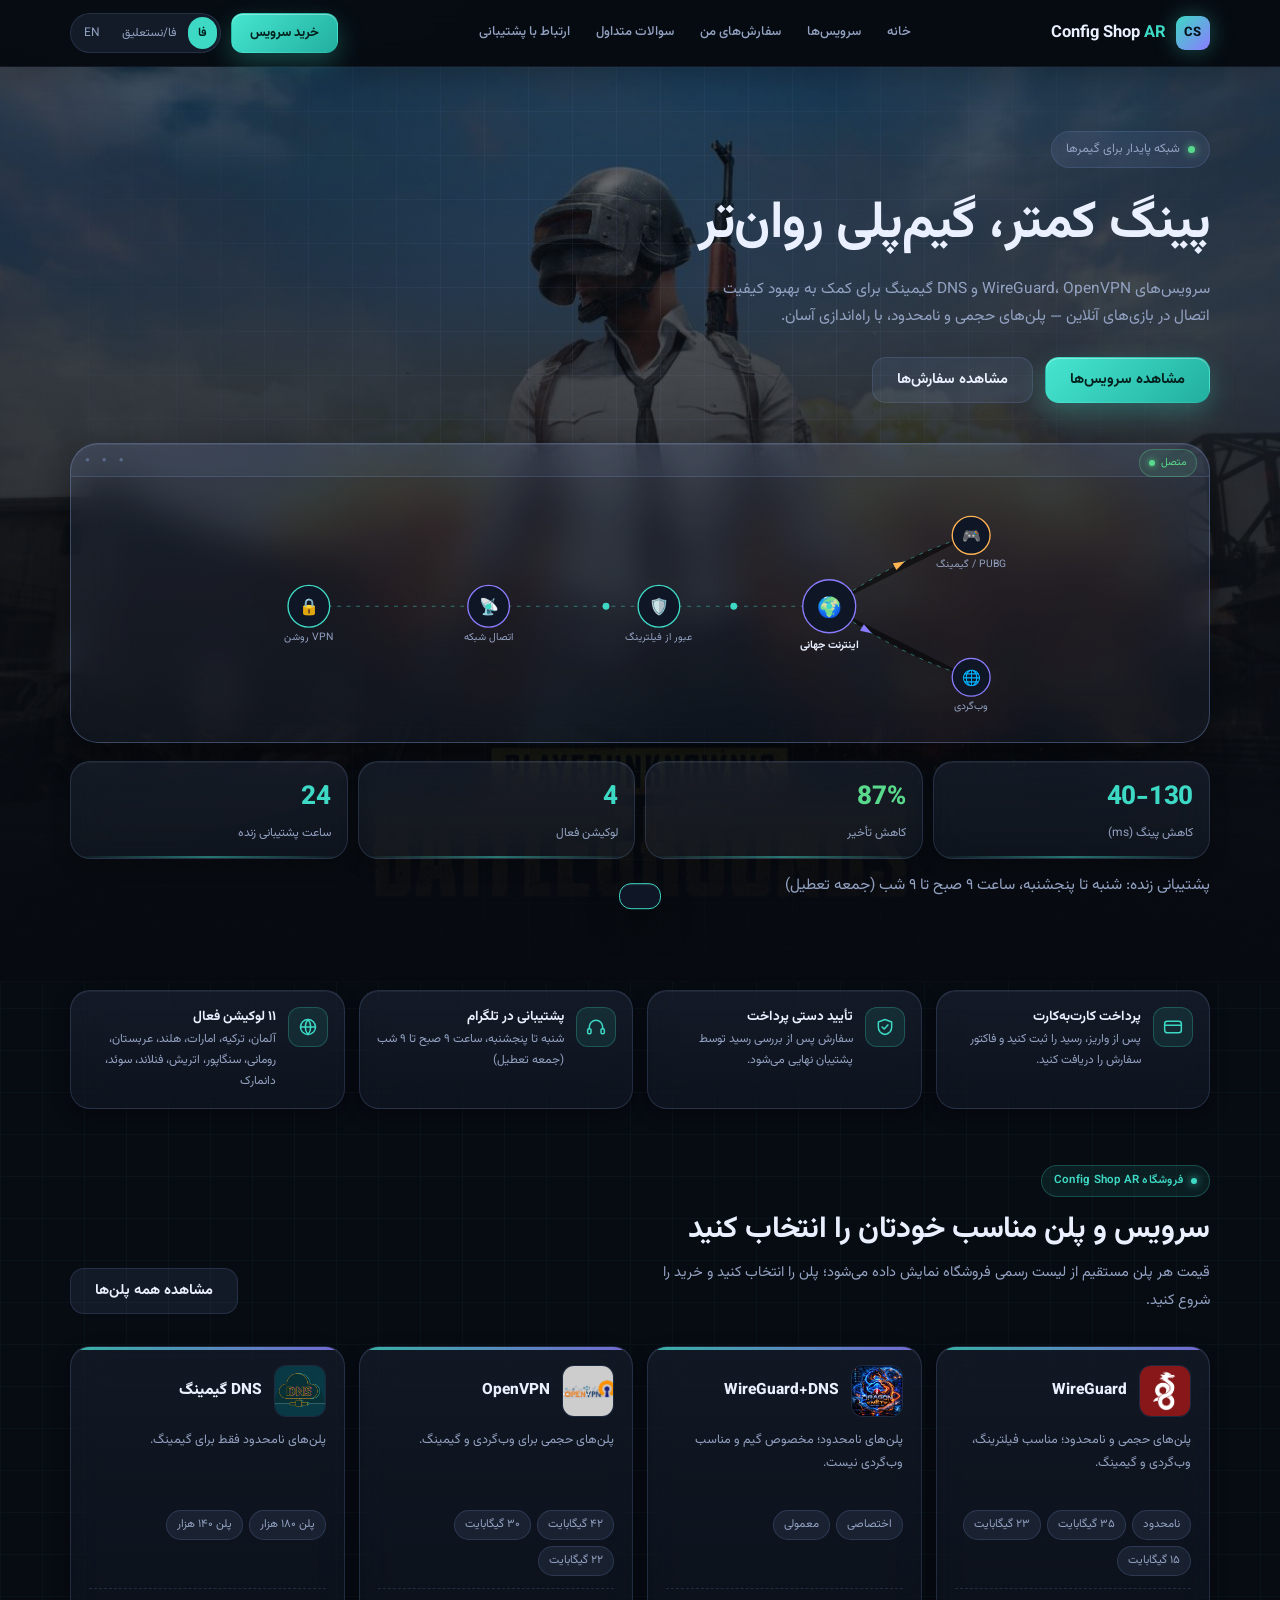
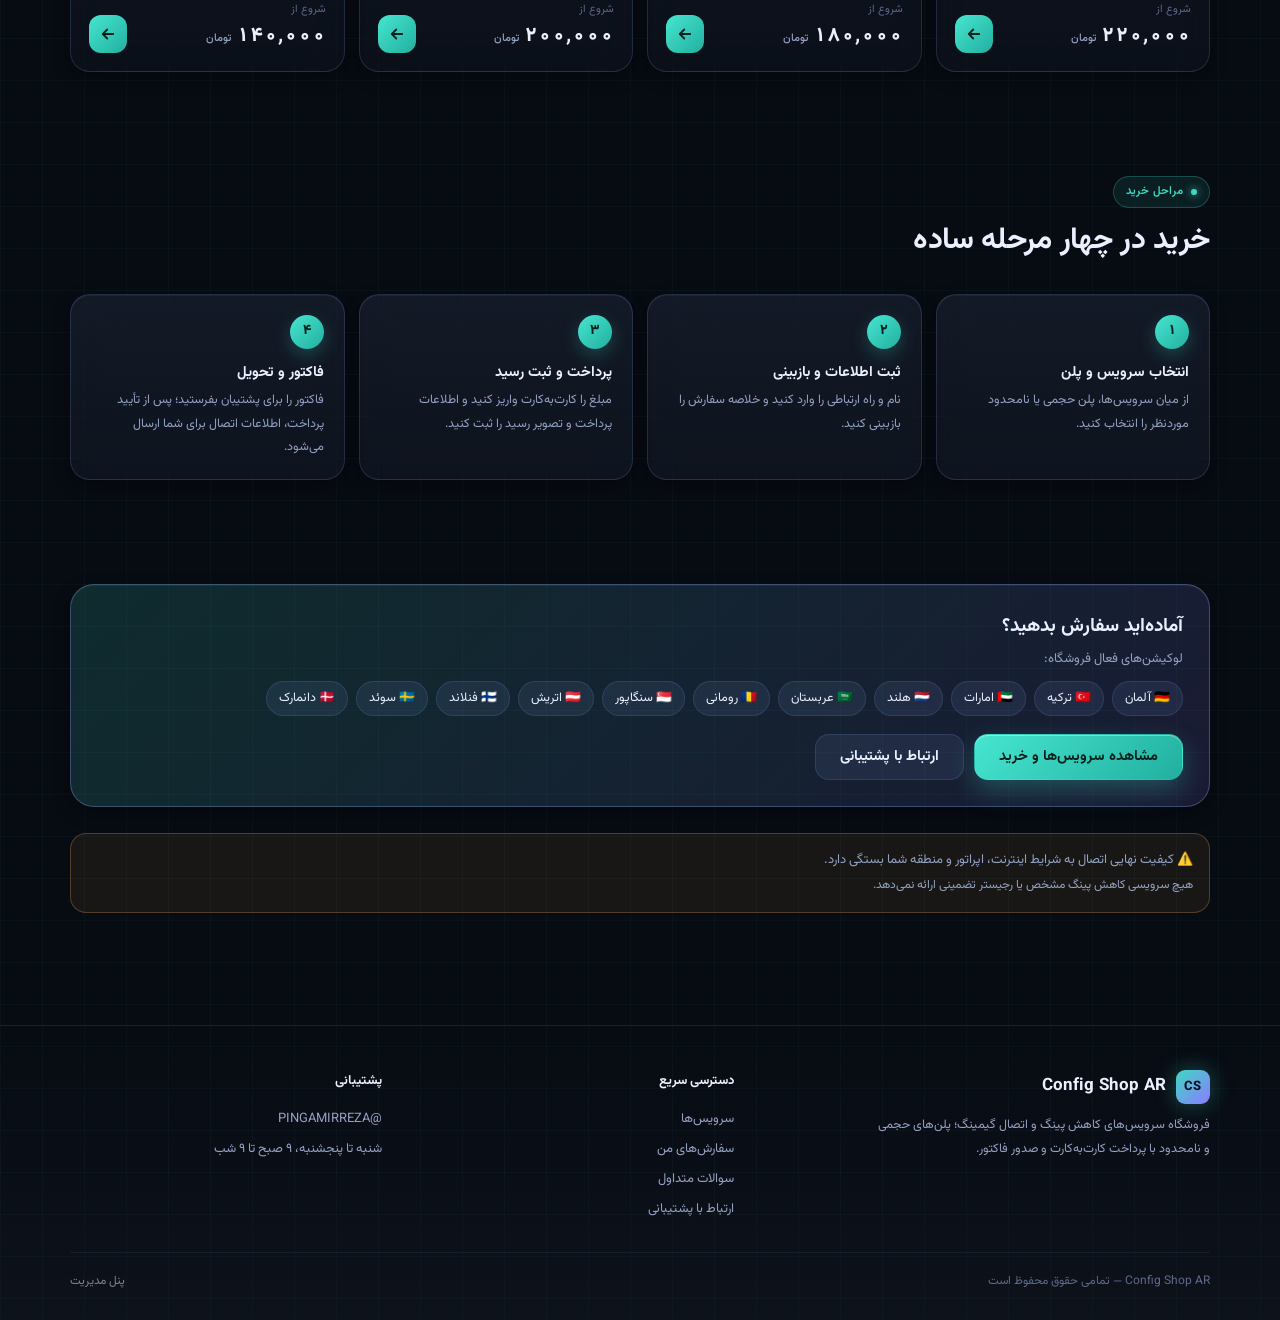
==== commit d6a69a5e: "Add files via upload" ====
--- a/index.html
+++ b/index.html
@@ -936,6 +936,7 @@
 
 .sf-step{display:flex;align-items:center;gap:10px;font-size:12.5px;font-weight:700;color:var(--text-2);margin-top:6px}
 .sf-step b{width:24px;height:24px;border-radius:50%;display:grid;place-items:center;background:rgba(62,217,196,.16);color:var(--signal);font-size:12px}
+.rs{margin-top:8px;font-size:13px}.rs-wait{color:var(--text-3)}.rs-st b{color:var(--signal)}.rs-rejected b{color:#ff6b6b}.rs-del textarea{width:100%;margin-bottom:6px;background:transparent;border:1px solid rgba(255,255,255,.18);border-radius:10px;color:inherit;padding:8px;font-family:monospace}
 .sf-more{margin:2px 0;font-size:12px;color:var(--text-3)}.sf-more summary{cursor:pointer;padding:6px 0}.sf-more .btn{margin-top:6px}
 .sf-tip{font-size:12px;line-height:1.9;color:var(--text-3);margin:0}
 </style>
@@ -1740,7 +1741,7 @@
   <a href="#support" data-page="support"><svg viewBox="0 0 24 24" aria-hidden="true"><path d="M4 5h16v11H9l-5 4z"/></svg><span>پشتیبانی</span></a>
 </nav>
 
-<script type="application/json" id="appConfigData">{"adminHash": "e414be088d1e784af7ec227b054b189333c470fcb8b877997dda33fc10413f22", "payment": {"cardNumber": "6219861879985322", "cardHolder": "فرزاد کریم‌پور", "bankName": ""}, "telegram": {"username": "@PINGAMIRREZA", "url": "https://t.me/last_circle_king", "instagram": "https://instagram.com/last_circle_king"}, "supportEmail": "farzad.km15@gmail.com", "disclaimer": "کیفیت نهایی اتصال به شرایط اینترنت، اپراتور و منطقه شما بستگی دارد.", "featureBullets": ["کمک به کاهش پینگ و بهبود کیفیت اتصال", "مناسب برای بازی‌های آنلاین", "کمک به بهبود پایداری اتصال و رجیستر", "اتصال سریع و راه‌اندازی آسان", "امکان انتخاب پلن‌های حجمی و نامحدود", "سرویس‌های یک‌ماهه اختصاصی، در پلن‌هایی که این مدت برای آن‌ها تأیید شده است", "IP ثابت برای همه سرویس‌ها"], "locationsActive": ["🇩🇪 آلمان", "🇹🇷 ترکیه", "🇦🇪 امارات", "🇳🇱 هلند", "🇸🇦 عربستان", "🇷🇴 رومانی", "🇸🇬 سنگاپور", "🇦🇹 اتریش", "🇫🇮 فنلاند", "🇸🇪 سوئد", "🇩🇰 دانمارک"], "services": [{"id": "wireguard", "name": "WireGuard", "logo": "wg", "enabled": true, "warning": true, "desc": "پلن‌های حجمی و نامحدود؛ مناسب فیلترینگ، وب‌گردی و گیمینگ.", "features": ["مناسب بازی‌های آنلاین", "اتصال سریع و راه‌اندازی آسان", "IP ثابت"], "plans": [{"id": "wg-unlimited", "label": "نامحدود", "volume": "نامحدود", "price": 380000, "validity": "۳۰ روز", "available": true}, {"id": "wg-35", "label": "۳۵ گیگابایت", "volume": "۳۵ گیگابایت", "price": 298000, "validity": "۳۰ روز", "available": true}, {"id": "wg-23", "label": "۲۳ گیگابایت", "volume": "۲۳ گیگابایت", "price": 249000, "validity": "۳۰ روز", "available": true}, {"id": "wg-15", "label": "۱۵ گیگابایت", "volume": "۱۵ گیگابایت", "price": 220000, "validity": "۳۰ روز", "available": true}], "locations": [{"id": "de", "label": "🇩🇪 آلمان", "enabled": true}, {"id": "tr", "label": "🇹🇷 ترکیه", "enabled": false}], "defaultLocation": "de", "qa": [{"q": "این سرویس برای چه کاری مناسب است؟", "a": "سرویس حجمی WireGuard هم برای فیلترینگ و وب‌گردی و هم برای گیمینگ مناسب است."}, {"q": "تفاوت WireGuard حجمی با WireGuard+DNS چیست؟", "a": "WireGuard حجمی (با حجم مشخص یا نامحدود) برای فیلترینگ، وب‌گردی و گیمینگ کاربرد دارد. WireGuard+DNS نامحدود است و مخصوص گیم می‌باشد، نه وب‌گردی."}]}, {"id": "wgvip", "name": "WireGuard+DNS", "logo": "dragon", "enabled": true, "warning": false, "desc": "پلن‌های نامحدود؛ مخصوص گیم و مناسب وب‌گردی نیست.", "features": ["نامحدود", "IP ثابت", "مناسب بازی‌های آنلاین", "اتصال سریع و راه‌اندازی آسان"], "plans": [{"id": "wgvip-dedicated", "label": "اختصاصی", "volume": "نامحدود", "price": 240000, "validity": "۳۰ روز", "available": true}, {"id": "wgvip-regular", "label": "معمولی", "volume": "نامحدود", "price": 180000, "validity": "۳۰ روز", "available": true}], "locations": [{"id": "de", "label": "🇩🇪 آلمان", "enabled": true}, {"id": "tr", "label": "🇹🇷 ترکیه", "enabled": true}, {"id": "ae", "label": "🇦🇪 امارات", "enabled": true}, {"id": "nl", "label": "🇳🇱 هلند", "enabled": true}, {"id": "sa", "label": "🇸🇦 عربستان", "enabled": true}, {"id": "ro", "label": "🇷🇴 رومانی", "enabled": true}, {"id": "sg", "label": "🇸🇬 سنگاپور", "enabled": true}, {"id": "at", "label": "🇦🇹 اتریش", "enabled": true}, {"id": "fi", "label": "🇫🇮 فنلاند", "enabled": true}, {"id": "se", "label": "🇸🇪 سوئد", "enabled": true}, {"id": "dk", "label": "🇩🇰 دانمارک", "enabled": true}], "defaultLocation": "", "qa": [{"q": "این سرویس برای چه کاری است؟", "a": "WireGuard+DNS مخصوص گیم است و برای وب‌گردی نیست. نامحدود است و IP ثابت دارد."}, {"q": "تفاوتش با WireGuard حجمی چیست؟", "a": "WireGuard حجمی برای فیلترینگ، وب‌گردی و گیمینگ است؛ اما WireGuard+DNS فقط برای گیم تنظیم شده است."}]}, {"id": "openvpn", "name": "OpenVPN", "logo": "ovpn", "enabled": true, "warning": true, "desc": "پلن‌های حجمی برای وب‌گردی و گیمینگ.", "features": ["سازگاری بالا با شبکه‌های مختلف", "راه‌اندازی آسان", "مناسب وب‌گردی و بازی‌های آنلاین", "IP ثابت"], "plans": [{"id": "ovpn-42", "label": "۴۲ گیگابایت", "volume": "۴۲ گیگابایت", "price": 275000, "validity": "۳۰ روز", "available": true}, {"id": "ovpn-30", "label": "۳۰ گیگابایت", "volume": "۳۰ گیگابایت", "price": 235000, "validity": "۳۰ روز", "available": true}, {"id": "ovpn-22", "label": "۲۲ گیگابایت", "volume": "۲۲ گیگابایت", "price": 200000, "validity": "۳۰ روز", "available": true}], "locations": [{"id": "de", "label": "🇩🇪 آلمان", "enabled": true}, {"id": "tr", "label": "🇹🇷 ترکیه", "enabled": false}], "defaultLocation": "de", "qa": [{"q": "کاربرد OpenVPN چیست؟", "a": "OpenVPN هم برای وب‌گردی و هم برای گیمینگ استفاده می‌شود و با شبکه‌های مختلف سازگاری بالایی دارد."}]}, {"id": "dnsgaming", "name": "DNS گیمینگ", "logo": "dns", "enabled": true, "warning": false, "desc": "پلن‌های نامحدود فقط برای گیمینگ.", "features": ["نامحدود", "IP ثابت", "راه‌اندازی آسان", "مناسب بازی‌های آنلاین"], "plans": [{"id": "dns-a", "label": "DNS گیمینگ — پلن ۱۸۰ هزار", "volume": "نامحدود", "price": 180000, "validity": "۳۰ روز", "available": true}, {"id": "dns-b", "label": "DNS گیمینگ — پلن ۱۴۰ هزار", "volume": "نامحدود", "price": 140000, "validity": "۳۰ روز", "available": true}], "locations": [{"id": "de", "label": "🇩🇪 آلمان", "enabled": true}, {"id": "tr", "label": "🇹🇷 ترکیه", "enabled": true}, {"id": "ae", "label": "🇦🇪 امارات", "enabled": true}, {"id": "nl", "label": "🇳🇱 هلند", "enabled": true}, {"id": "sa", "label": "🇸🇦 عربستان", "enabled": true}, {"id": "ro", "label": "🇷🇴 رومانی", "enabled": true}, {"id": "sg", "label": "🇸🇬 سنگاپور", "enabled": true}, {"id": "at", "label": "🇦🇹 اتریش", "enabled": true}, {"id": "fi", "label": "🇫🇮 فنلاند", "enabled": true}, {"id": "se", "label": "🇸🇪 سوئد", "enabled": true}, {"id": "dk", "label": "🇩🇰 دانمارک", "enabled": true}], "defaultLocation": "", "qa": [{"q": "کاربرد DNS گیمینگ چیست؟", "a": "DNS گیمینگ فقط برای گیمینگ است. این سرویس VPN یا تونل کامل نیست."}]}]}</script>
+<script type="application/json" id="appConfigData">{"adminHash": "e414be088d1e784af7ec227b054b189333c470fcb8b877997dda33fc10413f22", "payment": {"cardNumber": "6219861879985322", "cardHolder": "فرزاد کریم‌پور", "bankName": ""}, "telegram": {"username": "@PINGAMIRREZA", "url": "https://t.me/last_circle_king", "instagram": "https://instagram.com/last_circle_king"}, "supportEmail": "farzad.km15@gmail.com", "supabase": {"url": "https://ylsxmwivezptnngtqjju.supabase.co", "anonKey": "sb_publishable_gbZbTBe5uuffWZrViG0CfQ_g2evtH0U"}, "disclaimer": "کیفیت نهایی اتصال به شرایط اینترنت، اپراتور و منطقه شما بستگی دارد.", "featureBullets": ["کمک به کاهش پینگ و بهبود کیفیت اتصال", "مناسب برای بازی‌های آنلاین", "کمک به بهبود پایداری اتصال و رجیستر", "اتصال سریع و راه‌اندازی آسان", "امکان انتخاب پلن‌های حجمی و نامحدود", "سرویس‌های یک‌ماهه اختصاصی، در پلن‌هایی که این مدت برای آن‌ها تأیید شده است", "IP ثابت برای همه سرویس‌ها"], "locationsActive": ["🇩🇪 آلمان", "🇹🇷 ترکیه", "🇦🇪 امارات", "🇳🇱 هلند", "🇸🇦 عربستان", "🇷🇴 رومانی", "🇸🇬 سنگاپور", "🇦🇹 اتریش", "🇫🇮 فنلاند", "🇸🇪 سوئد", "🇩🇰 دانمارک"], "services": [{"id": "wireguard", "name": "WireGuard", "logo": "wg", "enabled": true, "warning": true, "desc": "پلن‌های حجمی و نامحدود؛ مناسب فیلترینگ، وب‌گردی و گیمینگ.", "features": ["مناسب بازی‌های آنلاین", "اتصال سریع و راه‌اندازی آسان", "IP ثابت"], "plans": [{"id": "wg-unlimited", "label": "نامحدود", "volume": "نامحدود", "price": 380000, "validity": "۳۰ روز", "available": true}, {"id": "wg-35", "label": "۳۵ گیگابایت", "volume": "۳۵ گیگابایت", "price": 298000, "validity": "۳۰ روز", "available": true}, {"id": "wg-23", "label": "۲۳ گیگابایت", "volume": "۲۳ گیگابایت", "price": 249000, "validity": "۳۰ روز", "available": true}, {"id": "wg-15", "label": "۱۵ گیگابایت", "volume": "۱۵ گیگابایت", "price": 220000, "validity": "۳۰ روز", "available": true}], "locations": [{"id": "de", "label": "🇩🇪 آلمان", "enabled": true}, {"id": "tr", "label": "🇹🇷 ترکیه", "enabled": false}], "defaultLocation": "de", "qa": [{"q": "این سرویس برای چه کاری مناسب است؟", "a": "سرویس حجمی WireGuard هم برای فیلترینگ و وب‌گردی و هم برای گیمینگ مناسب است."}, {"q": "تفاوت WireGuard حجمی با WireGuard+DNS چیست؟", "a": "WireGuard حجمی (با حجم مشخص یا نامحدود) برای فیلترینگ، وب‌گردی و گیمینگ کاربرد دارد. WireGuard+DNS نامحدود است و مخصوص گیم می‌باشد، نه وب‌گردی."}]}, {"id": "wgvip", "name": "WireGuard+DNS", "logo": "dragon", "enabled": true, "warning": false, "desc": "پلن‌های نامحدود؛ مخصوص گیم و مناسب وب‌گردی نیست.", "features": ["نامحدود", "IP ثابت", "مناسب بازی‌های آنلاین", "اتصال سریع و راه‌اندازی آسان"], "plans": [{"id": "wgvip-dedicated", "label": "اختصاصی", "volume": "نامحدود", "price": 240000, "validity": "۳۰ روز", "available": true}, {"id": "wgvip-regular", "label": "معمولی", "volume": "نامحدود", "price": 180000, "validity": "۳۰ روز", "available": true}], "locations": [{"id": "de", "label": "🇩🇪 آلمان", "enabled": true}, {"id": "tr", "label": "🇹🇷 ترکیه", "enabled": true}, {"id": "ae", "label": "🇦🇪 امارات", "enabled": true}, {"id": "nl", "label": "🇳🇱 هلند", "enabled": true}, {"id": "sa", "label": "🇸🇦 عربستان", "enabled": true}, {"id": "ro", "label": "🇷🇴 رومانی", "enabled": true}, {"id": "sg", "label": "🇸🇬 سنگاپور", "enabled": true}, {"id": "at", "label": "🇦🇹 اتریش", "enabled": true}, {"id": "fi", "label": "🇫🇮 فنلاند", "enabled": true}, {"id": "se", "label": "🇸🇪 سوئد", "enabled": true}, {"id": "dk", "label": "🇩🇰 دانمارک", "enabled": true}], "defaultLocation": "", "qa": [{"q": "این سرویس برای چه کاری است؟", "a": "WireGuard+DNS مخصوص گیم است و برای وب‌گردی نیست. نامحدود است و IP ثابت دارد."}, {"q": "تفاوتش با WireGuard حجمی چیست؟", "a": "WireGuard حجمی برای فیلترینگ، وب‌گردی و گیمینگ است؛ اما WireGuard+DNS فقط برای گیم تنظیم شده است."}]}, {"id": "openvpn", "name": "OpenVPN", "logo": "ovpn", "enabled": true, "warning": true, "desc": "پلن‌های حجمی برای وب‌گردی و گیمینگ.", "features": ["سازگاری بالا با شبکه‌های مختلف", "راه‌اندازی آسان", "مناسب وب‌گردی و بازی‌های آنلاین", "IP ثابت"], "plans": [{"id": "ovpn-42", "label": "۴۲ گیگابایت", "volume": "۴۲ گیگابایت", "price": 275000, "validity": "۳۰ روز", "available": true}, {"id": "ovpn-30", "label": "۳۰ گیگابایت", "volume": "۳۰ گیگابایت", "price": 235000, "validity": "۳۰ روز", "available": true}, {"id": "ovpn-22", "label": "۲۲ گیگابایت", "volume": "۲۲ گیگابایت", "price": 200000, "validity": "۳۰ روز", "available": true}], "locations": [{"id": "de", "label": "🇩🇪 آلمان", "enabled": true}, {"id": "tr", "label": "🇹🇷 ترکیه", "enabled": false}], "defaultLocation": "de", "qa": [{"q": "کاربرد OpenVPN چیست؟", "a": "OpenVPN هم برای وب‌گردی و هم برای گیمینگ استفاده می‌شود و با شبکه‌های مختلف سازگاری بالایی دارد."}]}, {"id": "dnsgaming", "name": "DNS گیمینگ", "logo": "dns", "enabled": true, "warning": false, "desc": "پلن‌های نامحدود فقط برای گیمینگ.", "features": ["نامحدود", "IP ثابت", "راه‌اندازی آسان", "مناسب بازی‌های آنلاین"], "plans": [{"id": "dns-a", "label": "DNS گیمینگ — پلن ۱۸۰ هزار", "volume": "نامحدود", "price": 180000, "validity": "۳۰ روز", "available": true}, {"id": "dns-b", "label": "DNS گیمینگ — پلن ۱۴۰ هزار", "volume": "نامحدود", "price": 140000, "validity": "۳۰ روز", "available": true}], "locations": [{"id": "de", "label": "🇩🇪 آلمان", "enabled": true}, {"id": "tr", "label": "🇹🇷 ترکیه", "enabled": true}, {"id": "ae", "label": "🇦🇪 امارات", "enabled": true}, {"id": "nl", "label": "🇳🇱 هلند", "enabled": true}, {"id": "sa", "label": "🇸🇦 عربستان", "enabled": true}, {"id": "ro", "label": "🇷🇴 رومانی", "enabled": true}, {"id": "sg", "label": "🇸🇬 سنگاپور", "enabled": true}, {"id": "at", "label": "🇦🇹 اتریش", "enabled": true}, {"id": "fi", "label": "🇫🇮 فنلاند", "enabled": true}, {"id": "se", "label": "🇸🇪 سوئد", "enabled": true}, {"id": "dk", "label": "🇩🇰 دانمارک", "enabled": true}], "defaultLocation": "", "qa": [{"q": "کاربرد DNS گیمینگ چیست؟", "a": "DNS گیمینگ فقط برای گیمینگ است. این سرویس VPN یا تونل کامل نیست."}]}]}</script>
 <script>
 window.__SRC_HTML = "<!doctype html>" + document.documentElement.outerHTML;
 const I18N = {
@@ -2950,7 +2951,13 @@
   currentOrder._receipt=receiptFile.dataUrl;
   var stored=saveOrder(currentOrder);
   if(!stored){ delete currentOrder._receipt; currentOrder.payment.receiptNotStored=true; saveOrder(currentOrder); toast('رسید در حافظه مرورگر ذخیره نشد؛ تا بستن این صفحه همراه فاکتور در دسترس است'); }
-  setTimeout(function(){ renderInvoice(currentOrder.orderNo); showPage('invoice-new'); btn.disabled=false; btn.textContent='ثبت اطلاعات پرداخت و دریافت فاکتور'; _busyPay=false; },250);
+  var ord=currentOrder;
+  btn.textContent='در حال ثبت سفارش…';
+  syncOrder(ord).then(function(res){
+    renderInvoice(ord.orderNo); showPage('invoice-new'); btn.disabled=false; btn.textContent='ثبت اطلاعات پرداخت و دریافت فاکتور'; _busyPay=false;
+    if(res==='ok'){ setSendStatus('✅ سفارش و رسید شما ثبت شد و برای پشتیبانی ارسال شد. وضعیت و لینک سرویس را از «سفارش‌های من» ببینید.'); }
+    else if(res==='fail'||res==='norcpt'){ setSendStatus('ثبت آنلاین سفارش انجام نشد (اینترنت یا فیلتر). لطفاً با دکمه «ارسال فاکتور و رسید به پشتیبانی» همین سفارش را بفرستید.','bad'); }
+  });
 }
 function receiptOf(o){
   if(!o) return null;
@@ -3278,6 +3285,39 @@
     else{ setSfStatus('✅ فاکتور کپی شد، اما این مرورگر ارسال خودکار عکس را پشتیبانی نمی‌کند. '+MANUAL_MSG,true); closeSendFlow(); openSendGuide(); }
   }finally{ _busySend=false; }
 }
+
+/* ---------- BACKEND (Supabase Edge Function "api") ---------- */
+function sbCfg(){ var c=APP_CONFIG.supabase||{}; return (c.url&&c.anonKey)?{url:String(c.url).replace(/\/$/,''),key:String(c.anonKey)}:null; }
+function sbFetch(cfg,body,ms){
+  var ctl=('AbortController' in window)?new AbortController():null, to=setTimeout(function(){ if(ctl) ctl.abort(); },ms||15000);
+  return fetch(cfg.url+'/functions/v1/api',{method:'POST',body:body,headers:Object.assign({apikey:cfg.key},(typeof body==='string')?{'Content-Type':'application/json'}:{}),signal:ctl?ctl.signal:undefined})
+    .then(function(r){ return r.json().catch(function(){return {ok:false};}); }).finally(function(){ clearTimeout(to); });
+}
+async function syncOrder(o){
+  var cfg=sbCfg(); if(!cfg) return 'off';
+  if(o.synced) return 'ok';
+  var r=receiptOf(o); if(!r) return 'norcpt';
+  try{
+    var fd=new FormData(), blob=dataUrlToBlob(r);
+    fd.append('data',JSON.stringify({orderNo:o.orderNo,svcId:o.svcId,planId:o.planId,location:o.loc?o.loc.label:'',name:(o.customer||{}).name||'',tg:(o.customer||{}).tg||'',phone:(o.customer||{}).phone||'',payerCard:(o.payment||{}).payerCard||'',notes:(o.payment||{}).notes||''}));
+    fd.append('receipt',blob,'receipt.'+rcptExt(r));
+    var j=await sbFetch(cfg,fd,25000);
+    if(j&&j.ok){ o.synced=true; o.syncedAt=new Date().toISOString(); o.syncNotified=!!j.notified; saveOrder(o); return 'ok'; }
+    return 'fail';
+  }catch(e){ return 'fail'; }
+}
+var REMOTE_LABEL={pending_review:'در انتظار بررسی پرداخت',confirmed:'پرداخت تأیید شد؛ سرویس در حال آماده‌سازی است',delivered:'سرویس تحویل داده شد',rejected:'پرداخت تأیید نشد؛ با پشتیبانی تماس بگیرید'};
+async function refreshRemote(no){
+  var o=getOrder(no), box=gid('rs-'+no), cfg=sbCfg(); if(!o||!box||!cfg||!o.synced) return;
+  box.innerHTML='<span class="rs-wait">در حال بررسی وضعیت…</span>';
+  try{
+    var j=await sbFetch(cfg,JSON.stringify({action:'status',orderNo:no,phone:(o.customer||{}).phone||''}),12000);
+    if(!j||!j.ok){ box.innerHTML='<span class="rs-wait">وضعیت آنلاین الان در دسترس نیست. دوباره تلاش کنید.</span>'; return; }
+    var h='<div class="rs-st rs-'+esc(j.status)+'">وضعیت: <b>'+esc(REMOTE_LABEL[j.status]||j.label||j.status)+'</b></div>';
+    if(j.delivery){ h+='<div class="rs-del"><div style="font-size:12px;margin-bottom:4px">لینک سرویس شما:</div><textarea readonly rows="2" dir="ltr" id="rsd-'+esc(no)+'">'+esc(j.delivery)+'</textarea><button class="mini-btn" onclick="copyText(gid(\'rsd-'+esc(no)+'\').value,\'لینک کپی شد\')">کپی لینک</button></div>'; }
+    box.innerHTML=h;
+  }catch(e){ box.innerHTML='<span class="rs-wait">وضعیت آنلاین الان در دسترس نیست. دوباره تلاش کنید.</span>'; }
+}
 function openSendGuide(){
   var o=currentOrder; if(!o) return;
   var r=receiptOf(o), img=gid('sgImg');
@@ -3310,8 +3350,9 @@
     return '<div class="glass my-order"><div style="display:flex;justify-content:space-between;gap:8px;flex-wrap:wrap"><b>'+esc(i.svc)+' — '+esc(i.plan)+(i.loc?' · '+esc(i.loc):'')+'</b></div>'+
       '<div style="font-size:12.5px;color:var(--text-2);margin:8px 0">'+esc(o.orderNo)+' · '+new Date(o.createdAt).toLocaleDateString('fa-IR')+' · '+fmtToman(o.price||0)+'</div>'+
       '<div style="display:flex;gap:8px;flex-wrap:wrap">'+(o.payment?'<button class="mini-btn" onclick="openOrderInvoice(\''+esc(k)+'\')">مشاهده فاکتور</button>':'<button class="mini-btn" onclick="resumeOrder(\''+esc(k)+'\')">ادامه سفارش</button>')+
-      '</div></div>';
+      (o.synced?'<button class="mini-btn" onclick="refreshRemote(\''+esc(k)+'\')">بروزرسانی وضعیت</button>':'')+'</div><div class="rs" id="rs-'+esc(k)+'"></div></div>';
   }).join('');
+  keys.slice(0,8).forEach(function(k){ if(all[k].synced) refreshRemote(k); });
 }
 function openOrderInvoice(no){ renderInvoice(no); showPage('invoice-new'); }
 function resumeOrder(no){ var o=getOrder(no); if(!o) return; currentOrder=o; sel[o.svcId]=o.planId; if(o.loc) selLoc[o.svcId]=o.loc.id; beginOrder(o.svcId); }
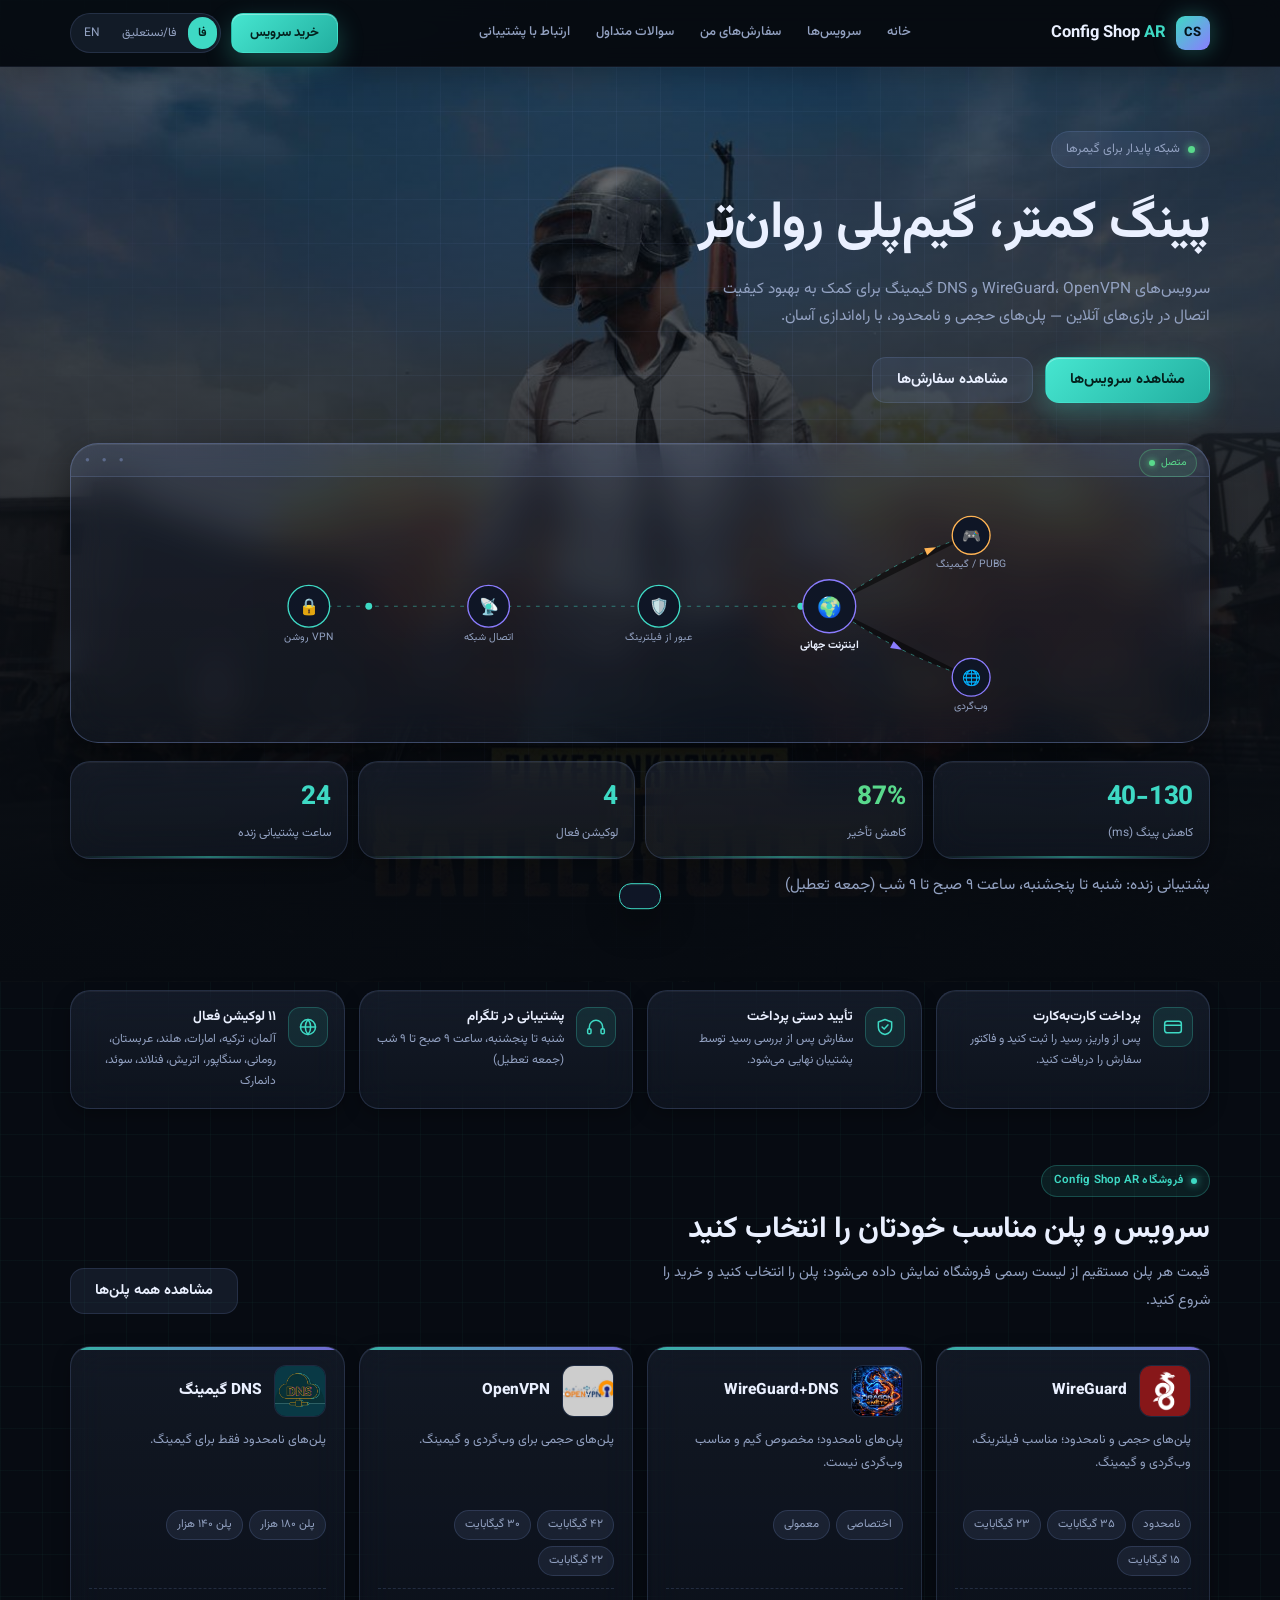
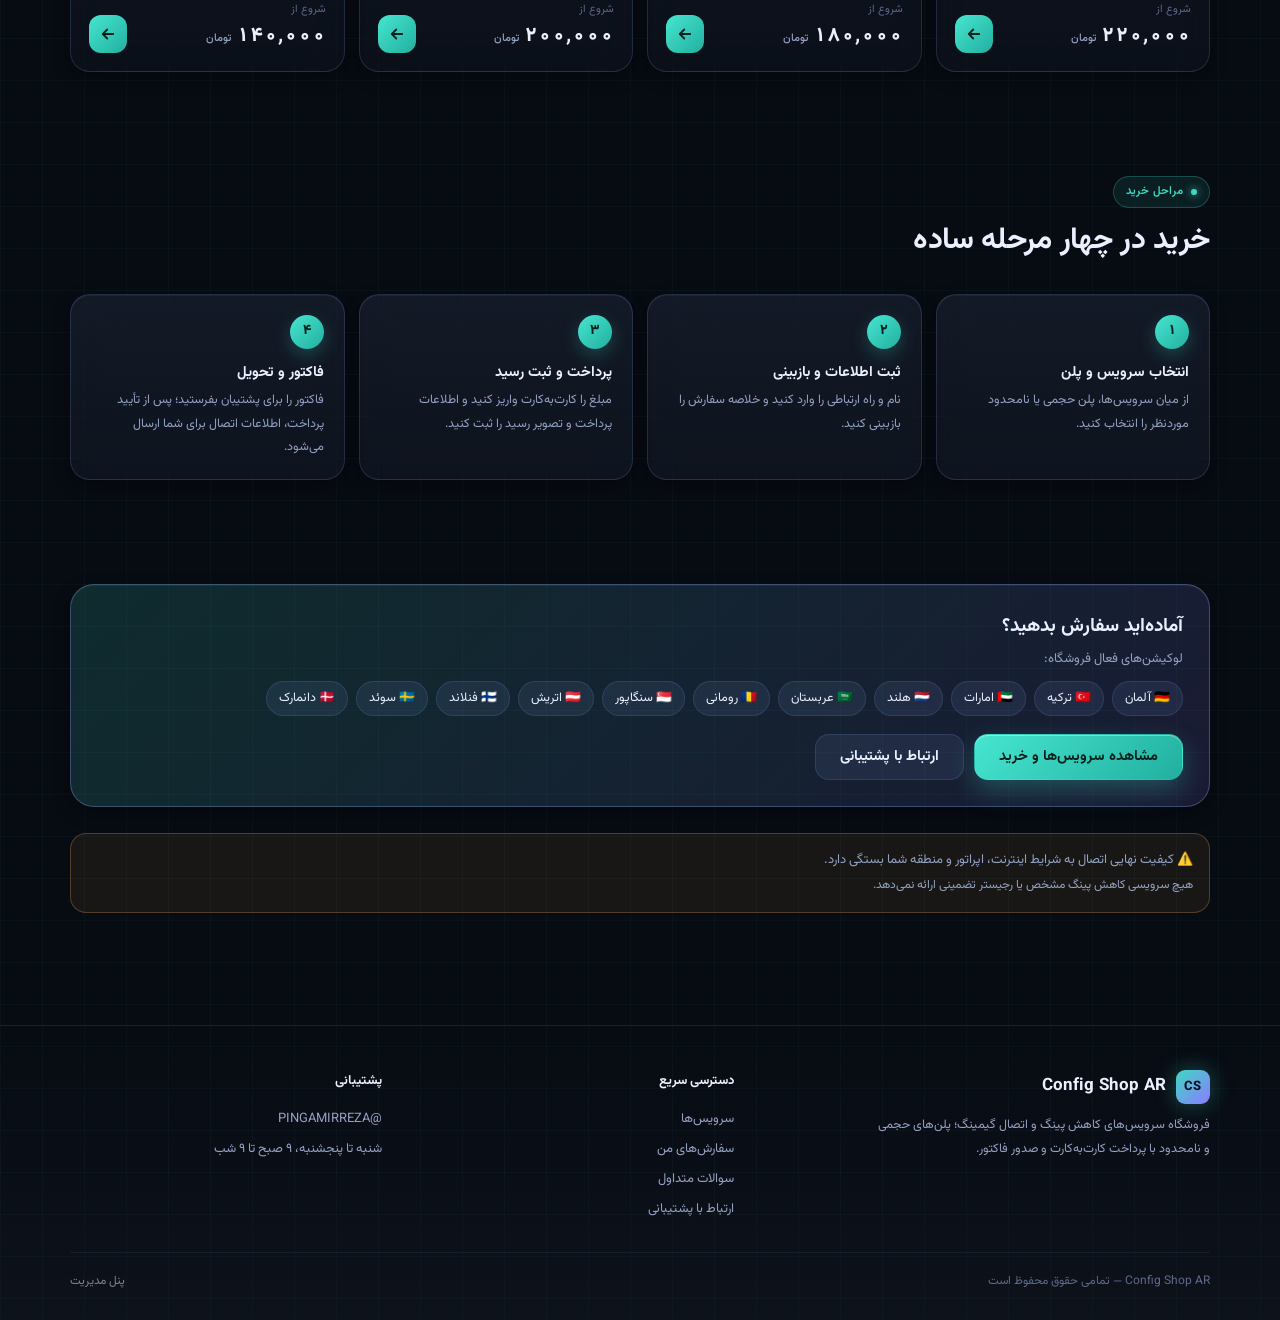
==== commit e447886c: "Rename index (1).html to index.html" ====
--- a/index.html
+++ b/index.html
@@ -1741,7 +1741,7 @@
   <a href="#support" data-page="support"><svg viewBox="0 0 24 24" aria-hidden="true"><path d="M4 5h16v11H9l-5 4z"/></svg><span>پشتیبانی</span></a>
 </nav>
 
-<script type="application/json" id="appConfigData">{"adminHash": "e414be088d1e784af7ec227b054b189333c470fcb8b877997dda33fc10413f22", "payment": {"cardNumber": "6219861879985322", "cardHolder": "فرزاد کریم‌پور", "bankName": ""}, "telegram": {"username": "@PINGAMIRREZA", "url": "https://t.me/last_circle_king", "instagram": "https://instagram.com/last_circle_king"}, "supportEmail": "farzad.km15@gmail.com", "supabase": {"url": "https://ylsxmwivezptnngtqjju.supabase.co", "anonKey": "sb_publishable_gbZbTBe5uuffWZrViG0CfQ_g2evtH0U"}, "disclaimer": "کیفیت نهایی اتصال به شرایط اینترنت، اپراتور و منطقه شما بستگی دارد.", "featureBullets": ["کمک به کاهش پینگ و بهبود کیفیت اتصال", "مناسب برای بازی‌های آنلاین", "کمک به بهبود پایداری اتصال و رجیستر", "اتصال سریع و راه‌اندازی آسان", "امکان انتخاب پلن‌های حجمی و نامحدود", "سرویس‌های یک‌ماهه اختصاصی، در پلن‌هایی که این مدت برای آن‌ها تأیید شده است", "IP ثابت برای همه سرویس‌ها"], "locationsActive": ["🇩🇪 آلمان", "🇹🇷 ترکیه", "🇦🇪 امارات", "🇳🇱 هلند", "🇸🇦 عربستان", "🇷🇴 رومانی", "🇸🇬 سنگاپور", "🇦🇹 اتریش", "🇫🇮 فنلاند", "🇸🇪 سوئد", "🇩🇰 دانمارک"], "services": [{"id": "wireguard", "name": "WireGuard", "logo": "wg", "enabled": true, "warning": true, "desc": "پلن‌های حجمی و نامحدود؛ مناسب فیلترینگ، وب‌گردی و گیمینگ.", "features": ["مناسب بازی‌های آنلاین", "اتصال سریع و راه‌اندازی آسان", "IP ثابت"], "plans": [{"id": "wg-unlimited", "label": "نامحدود", "volume": "نامحدود", "price": 380000, "validity": "۳۰ روز", "available": true}, {"id": "wg-35", "label": "۳۵ گیگابایت", "volume": "۳۵ گیگابایت", "price": 298000, "validity": "۳۰ روز", "available": true}, {"id": "wg-23", "label": "۲۳ گیگابایت", "volume": "۲۳ گیگابایت", "price": 249000, "validity": "۳۰ روز", "available": true}, {"id": "wg-15", "label": "۱۵ گیگابایت", "volume": "۱۵ گیگابایت", "price": 220000, "validity": "۳۰ روز", "available": true}], "locations": [{"id": "de", "label": "🇩🇪 آلمان", "enabled": true}, {"id": "tr", "label": "🇹🇷 ترکیه", "enabled": false}], "defaultLocation": "de", "qa": [{"q": "این سرویس برای چه کاری مناسب است؟", "a": "سرویس حجمی WireGuard هم برای فیلترینگ و وب‌گردی و هم برای گیمینگ مناسب است."}, {"q": "تفاوت WireGuard حجمی با WireGuard+DNS چیست؟", "a": "WireGuard حجمی (با حجم مشخص یا نامحدود) برای فیلترینگ، وب‌گردی و گیمینگ کاربرد دارد. WireGuard+DNS نامحدود است و مخصوص گیم می‌باشد، نه وب‌گردی."}]}, {"id": "wgvip", "name": "WireGuard+DNS", "logo": "dragon", "enabled": true, "warning": false, "desc": "پلن‌های نامحدود؛ مخصوص گیم و مناسب وب‌گردی نیست.", "features": ["نامحدود", "IP ثابت", "مناسب بازی‌های آنلاین", "اتصال سریع و راه‌اندازی آسان"], "plans": [{"id": "wgvip-dedicated", "label": "اختصاصی", "volume": "نامحدود", "price": 240000, "validity": "۳۰ روز", "available": true}, {"id": "wgvip-regular", "label": "معمولی", "volume": "نامحدود", "price": 180000, "validity": "۳۰ روز", "available": true}], "locations": [{"id": "de", "label": "🇩🇪 آلمان", "enabled": true}, {"id": "tr", "label": "🇹🇷 ترکیه", "enabled": true}, {"id": "ae", "label": "🇦🇪 امارات", "enabled": true}, {"id": "nl", "label": "🇳🇱 هلند", "enabled": true}, {"id": "sa", "label": "🇸🇦 عربستان", "enabled": true}, {"id": "ro", "label": "🇷🇴 رومانی", "enabled": true}, {"id": "sg", "label": "🇸🇬 سنگاپور", "enabled": true}, {"id": "at", "label": "🇦🇹 اتریش", "enabled": true}, {"id": "fi", "label": "🇫🇮 فنلاند", "enabled": true}, {"id": "se", "label": "🇸🇪 سوئد", "enabled": true}, {"id": "dk", "label": "🇩🇰 دانمارک", "enabled": true}], "defaultLocation": "", "qa": [{"q": "این سرویس برای چه کاری است؟", "a": "WireGuard+DNS مخصوص گیم است و برای وب‌گردی نیست. نامحدود است و IP ثابت دارد."}, {"q": "تفاوتش با WireGuard حجمی چیست؟", "a": "WireGuard حجمی برای فیلترینگ، وب‌گردی و گیمینگ است؛ اما WireGuard+DNS فقط برای گیم تنظیم شده است."}]}, {"id": "openvpn", "name": "OpenVPN", "logo": "ovpn", "enabled": true, "warning": true, "desc": "پلن‌های حجمی برای وب‌گردی و گیمینگ.", "features": ["سازگاری بالا با شبکه‌های مختلف", "راه‌اندازی آسان", "مناسب وب‌گردی و بازی‌های آنلاین", "IP ثابت"], "plans": [{"id": "ovpn-42", "label": "۴۲ گیگابایت", "volume": "۴۲ گیگابایت", "price": 275000, "validity": "۳۰ روز", "available": true}, {"id": "ovpn-30", "label": "۳۰ گیگابایت", "volume": "۳۰ گیگابایت", "price": 235000, "validity": "۳۰ روز", "available": true}, {"id": "ovpn-22", "label": "۲۲ گیگابایت", "volume": "۲۲ گیگابایت", "price": 200000, "validity": "۳۰ روز", "available": true}], "locations": [{"id": "de", "label": "🇩🇪 آلمان", "enabled": true}, {"id": "tr", "label": "🇹🇷 ترکیه", "enabled": false}], "defaultLocation": "de", "qa": [{"q": "کاربرد OpenVPN چیست؟", "a": "OpenVPN هم برای وب‌گردی و هم برای گیمینگ استفاده می‌شود و با شبکه‌های مختلف سازگاری بالایی دارد."}]}, {"id": "dnsgaming", "name": "DNS گیمینگ", "logo": "dns", "enabled": true, "warning": false, "desc": "پلن‌های نامحدود فقط برای گیمینگ.", "features": ["نامحدود", "IP ثابت", "راه‌اندازی آسان", "مناسب بازی‌های آنلاین"], "plans": [{"id": "dns-a", "label": "DNS گیمینگ — پلن ۱۸۰ هزار", "volume": "نامحدود", "price": 180000, "validity": "۳۰ روز", "available": true}, {"id": "dns-b", "label": "DNS گیمینگ — پلن ۱۴۰ هزار", "volume": "نامحدود", "price": 140000, "validity": "۳۰ روز", "available": true}], "locations": [{"id": "de", "label": "🇩🇪 آلمان", "enabled": true}, {"id": "tr", "label": "🇹🇷 ترکیه", "enabled": true}, {"id": "ae", "label": "🇦🇪 امارات", "enabled": true}, {"id": "nl", "label": "🇳🇱 هلند", "enabled": true}, {"id": "sa", "label": "🇸🇦 عربستان", "enabled": true}, {"id": "ro", "label": "🇷🇴 رومانی", "enabled": true}, {"id": "sg", "label": "🇸🇬 سنگاپور", "enabled": true}, {"id": "at", "label": "🇦🇹 اتریش", "enabled": true}, {"id": "fi", "label": "🇫🇮 فنلاند", "enabled": true}, {"id": "se", "label": "🇸🇪 سوئد", "enabled": true}, {"id": "dk", "label": "🇩🇰 دانمارک", "enabled": true}], "defaultLocation": "", "qa": [{"q": "کاربرد DNS گیمینگ چیست؟", "a": "DNS گیمینگ فقط برای گیمینگ است. این سرویس VPN یا تونل کامل نیست."}]}]}</script>
+<script type="application/json" id="appConfigData">{"adminHash": "e414be088d1e784af7ec227b054b189333c470fcb8b877997dda33fc10413f22", "payment": {"cardNumber": "6219861879985322", "cardHolder": "فرزاد کریم‌پور", "bankName": ""}, "telegram": {"username": "@PINGAMIRREZA", "url": "https://t.me/last_circle_king", "instagram": "https://instagram.com/last_circle_king"}, "supportEmail": "farzad.km15@gmail.com", "supabase": {"fn": "clever-worker", "url": "https://ylsxmwivezptnngtqjju.supabase.co", "anonKey": "sb_publishable_gbZbTBe5uuffWZrViG0CfQ_g2evtH0U"}, "disclaimer": "کیفیت نهایی اتصال به شرایط اینترنت، اپراتور و منطقه شما بستگی دارد.", "featureBullets": ["کمک به کاهش پینگ و بهبود کیفیت اتصال", "مناسب برای بازی‌های آنلاین", "کمک به بهبود پایداری اتصال و رجیستر", "اتصال سریع و راه‌اندازی آسان", "امکان انتخاب پلن‌های حجمی و نامحدود", "سرویس‌های یک‌ماهه اختصاصی، در پلن‌هایی که این مدت برای آن‌ها تأیید شده است", "IP ثابت برای همه سرویس‌ها"], "locationsActive": ["🇩🇪 آلمان", "🇹🇷 ترکیه", "🇦🇪 امارات", "🇳🇱 هلند", "🇸🇦 عربستان", "🇷🇴 رومانی", "🇸🇬 سنگاپور", "🇦🇹 اتریش", "🇫🇮 فنلاند", "🇸🇪 سوئد", "🇩🇰 دانمارک"], "services": [{"id": "wireguard", "name": "WireGuard", "logo": "wg", "enabled": true, "warning": true, "desc": "پلن‌های حجمی و نامحدود؛ مناسب فیلترینگ، وب‌گردی و گیمینگ.", "features": ["مناسب بازی‌های آنلاین", "اتصال سریع و راه‌اندازی آسان", "IP ثابت"], "plans": [{"id": "wg-unlimited", "label": "نامحدود", "volume": "نامحدود", "price": 380000, "validity": "۳۰ روز", "available": true}, {"id": "wg-35", "label": "۳۵ گیگابایت", "volume": "۳۵ گیگابایت", "price": 298000, "validity": "۳۰ روز", "available": true}, {"id": "wg-23", "label": "۲۳ گیگابایت", "volume": "۲۳ گیگابایت", "price": 249000, "validity": "۳۰ روز", "available": true}, {"id": "wg-15", "label": "۱۵ گیگابایت", "volume": "۱۵ گیگابایت", "price": 220000, "validity": "۳۰ روز", "available": true}], "locations": [{"id": "de", "label": "🇩🇪 آلمان", "enabled": true}, {"id": "tr", "label": "🇹🇷 ترکیه", "enabled": false}], "defaultLocation": "de", "qa": [{"q": "این سرویس برای چه کاری مناسب است؟", "a": "سرویس حجمی WireGuard هم برای فیلترینگ و وب‌گردی و هم برای گیمینگ مناسب است."}, {"q": "تفاوت WireGuard حجمی با WireGuard+DNS چیست؟", "a": "WireGuard حجمی (با حجم مشخص یا نامحدود) برای فیلترینگ، وب‌گردی و گیمینگ کاربرد دارد. WireGuard+DNS نامحدود است و مخصوص گیم می‌باشد، نه وب‌گردی."}]}, {"id": "wgvip", "name": "WireGuard+DNS", "logo": "dragon", "enabled": true, "warning": false, "desc": "پلن‌های نامحدود؛ مخصوص گیم و مناسب وب‌گردی نیست.", "features": ["نامحدود", "IP ثابت", "مناسب بازی‌های آنلاین", "اتصال سریع و راه‌اندازی آسان"], "plans": [{"id": "wgvip-dedicated", "label": "اختصاصی", "volume": "نامحدود", "price": 240000, "validity": "۳۰ روز", "available": true}, {"id": "wgvip-regular", "label": "معمولی", "volume": "نامحدود", "price": 180000, "validity": "۳۰ روز", "available": true}], "locations": [{"id": "de", "label": "🇩🇪 آلمان", "enabled": true}, {"id": "tr", "label": "🇹🇷 ترکیه", "enabled": true}, {"id": "ae", "label": "🇦🇪 امارات", "enabled": true}, {"id": "nl", "label": "🇳🇱 هلند", "enabled": true}, {"id": "sa", "label": "🇸🇦 عربستان", "enabled": true}, {"id": "ro", "label": "🇷🇴 رومانی", "enabled": true}, {"id": "sg", "label": "🇸🇬 سنگاپور", "enabled": true}, {"id": "at", "label": "🇦🇹 اتریش", "enabled": true}, {"id": "fi", "label": "🇫🇮 فنلاند", "enabled": true}, {"id": "se", "label": "🇸🇪 سوئد", "enabled": true}, {"id": "dk", "label": "🇩🇰 دانمارک", "enabled": true}], "defaultLocation": "", "qa": [{"q": "این سرویس برای چه کاری است؟", "a": "WireGuard+DNS مخصوص گیم است و برای وب‌گردی نیست. نامحدود است و IP ثابت دارد."}, {"q": "تفاوتش با WireGuard حجمی چیست؟", "a": "WireGuard حجمی برای فیلترینگ، وب‌گردی و گیمینگ است؛ اما WireGuard+DNS فقط برای گیم تنظیم شده است."}]}, {"id": "openvpn", "name": "OpenVPN", "logo": "ovpn", "enabled": true, "warning": true, "desc": "پلن‌های حجمی برای وب‌گردی و گیمینگ.", "features": ["سازگاری بالا با شبکه‌های مختلف", "راه‌اندازی آسان", "مناسب وب‌گردی و بازی‌های آنلاین", "IP ثابت"], "plans": [{"id": "ovpn-42", "label": "۴۲ گیگابایت", "volume": "۴۲ گیگابایت", "price": 275000, "validity": "۳۰ روز", "available": true}, {"id": "ovpn-30", "label": "۳۰ گیگابایت", "volume": "۳۰ گیگابایت", "price": 235000, "validity": "۳۰ روز", "available": true}, {"id": "ovpn-22", "label": "۲۲ گیگابایت", "volume": "۲۲ گیگابایت", "price": 200000, "validity": "۳۰ روز", "available": true}], "locations": [{"id": "de", "label": "🇩🇪 آلمان", "enabled": true}, {"id": "tr", "label": "🇹🇷 ترکیه", "enabled": false}], "defaultLocation": "de", "qa": [{"q": "کاربرد OpenVPN چیست؟", "a": "OpenVPN هم برای وب‌گردی و هم برای گیمینگ استفاده می‌شود و با شبکه‌های مختلف سازگاری بالایی دارد."}]}, {"id": "dnsgaming", "name": "DNS گیمینگ", "logo": "dns", "enabled": true, "warning": false, "desc": "پلن‌های نامحدود فقط برای گیمینگ.", "features": ["نامحدود", "IP ثابت", "راه‌اندازی آسان", "مناسب بازی‌های آنلاین"], "plans": [{"id": "dns-a", "label": "DNS گیمینگ — پلن ۱۸۰ هزار", "volume": "نامحدود", "price": 180000, "validity": "۳۰ روز", "available": true}, {"id": "dns-b", "label": "DNS گیمینگ — پلن ۱۴۰ هزار", "volume": "نامحدود", "price": 140000, "validity": "۳۰ روز", "available": true}], "locations": [{"id": "de", "label": "🇩🇪 آلمان", "enabled": true}, {"id": "tr", "label": "🇹🇷 ترکیه", "enabled": true}, {"id": "ae", "label": "🇦🇪 امارات", "enabled": true}, {"id": "nl", "label": "🇳🇱 هلند", "enabled": true}, {"id": "sa", "label": "🇸🇦 عربستان", "enabled": true}, {"id": "ro", "label": "🇷🇴 رومانی", "enabled": true}, {"id": "sg", "label": "🇸🇬 سنگاپور", "enabled": true}, {"id": "at", "label": "🇦🇹 اتریش", "enabled": true}, {"id": "fi", "label": "🇫🇮 فنلاند", "enabled": true}, {"id": "se", "label": "🇸🇪 سوئد", "enabled": true}, {"id": "dk", "label": "🇩🇰 دانمارک", "enabled": true}], "defaultLocation": "", "qa": [{"q": "کاربرد DNS گیمینگ چیست؟", "a": "DNS گیمینگ فقط برای گیمینگ است. این سرویس VPN یا تونل کامل نیست."}]}]}</script>
 <script>
 window.__SRC_HTML = "<!doctype html>" + document.documentElement.outerHTML;
 const I18N = {
@@ -3290,7 +3290,7 @@
 function sbCfg(){ var c=APP_CONFIG.supabase||{}; return (c.url&&c.anonKey)?{url:String(c.url).replace(/\/$/,''),key:String(c.anonKey)}:null; }
 function sbFetch(cfg,body,ms){
   var ctl=('AbortController' in window)?new AbortController():null, to=setTimeout(function(){ if(ctl) ctl.abort(); },ms||15000);
-  return fetch(cfg.url+'/functions/v1/api',{method:'POST',body:body,headers:Object.assign({apikey:cfg.key},(typeof body==='string')?{'Content-Type':'application/json'}:{}),signal:ctl?ctl.signal:undefined})
+  return fetch(cfg.url+'/functions/v1/'+(cfg.fn||'clever-worker'),{method:'POST',body:body,headers:Object.assign({apikey:cfg.key},(typeof body==='string')?{'Content-Type':'application/json'}:{}),signal:ctl?ctl.signal:undefined})
     .then(function(r){ return r.json().catch(function(){return {ok:false};}); }).finally(function(){ clearTimeout(to); });
 }
 async function syncOrder(o){
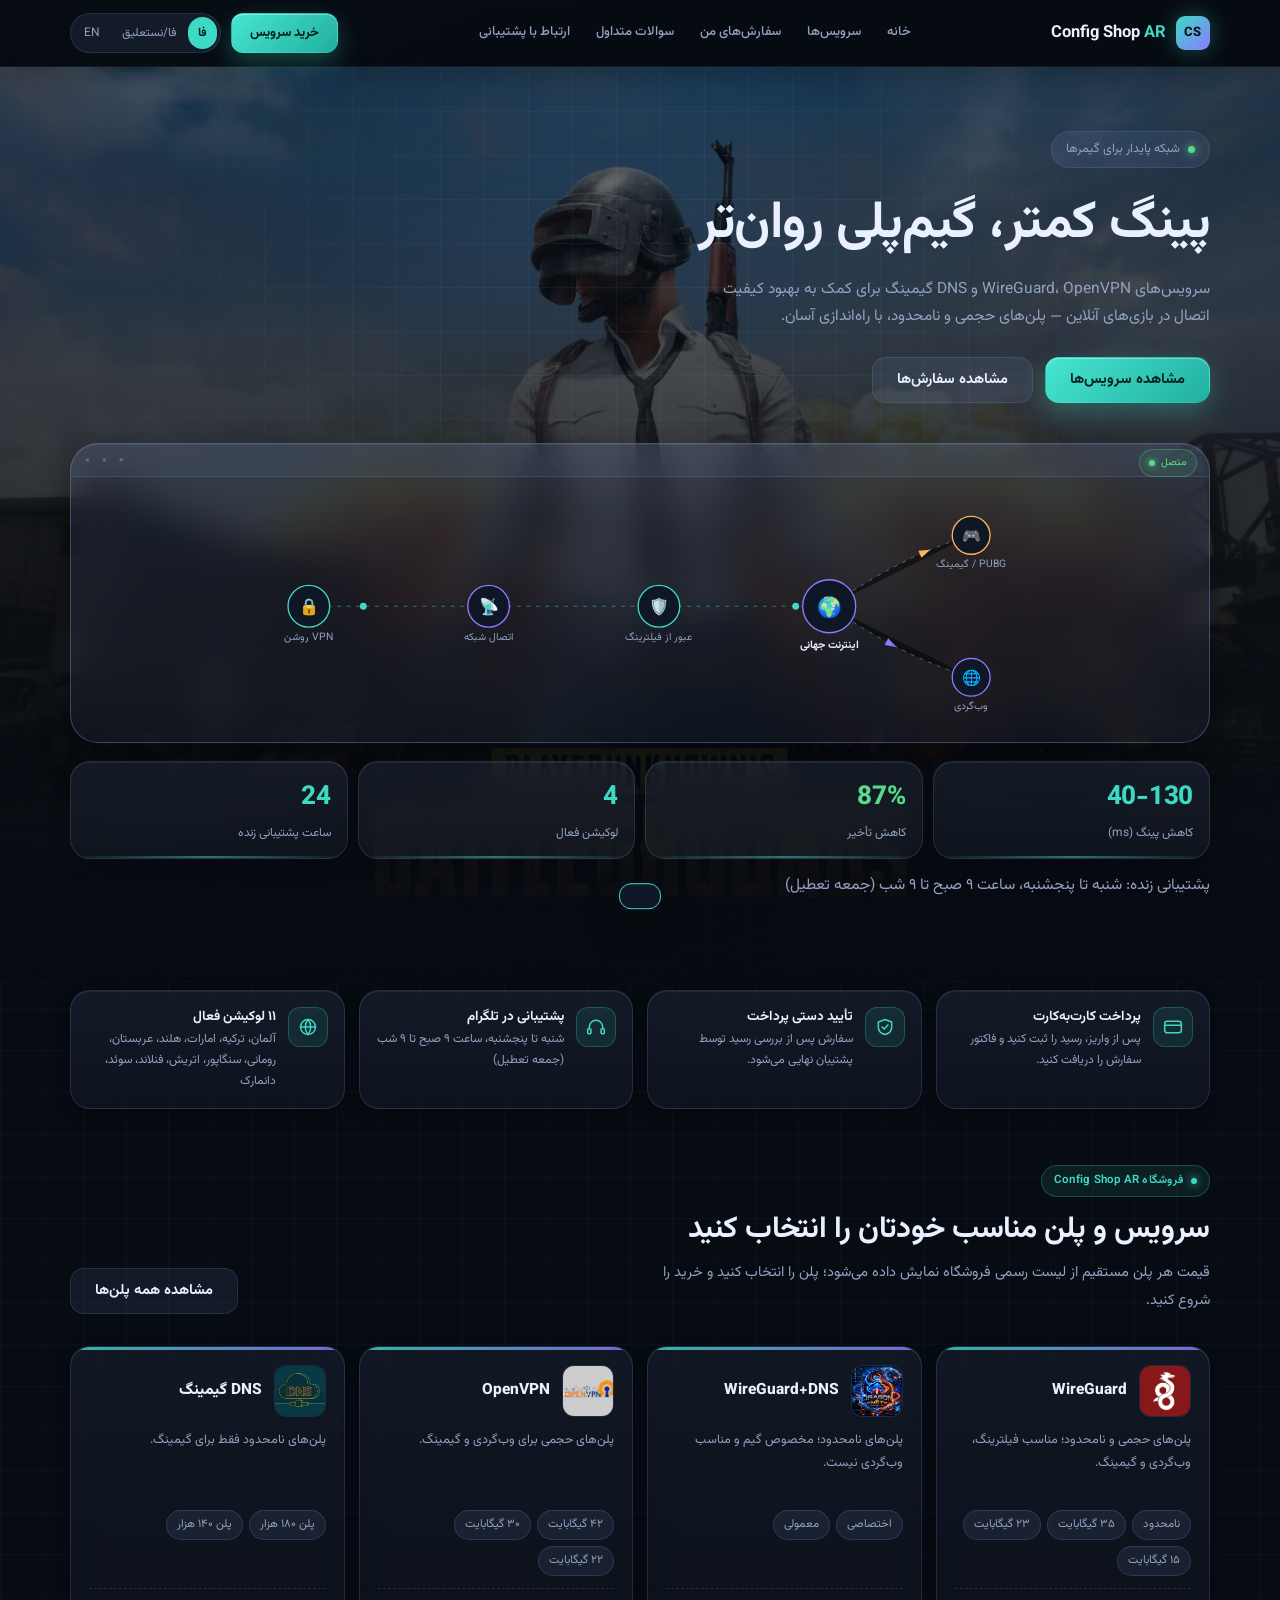
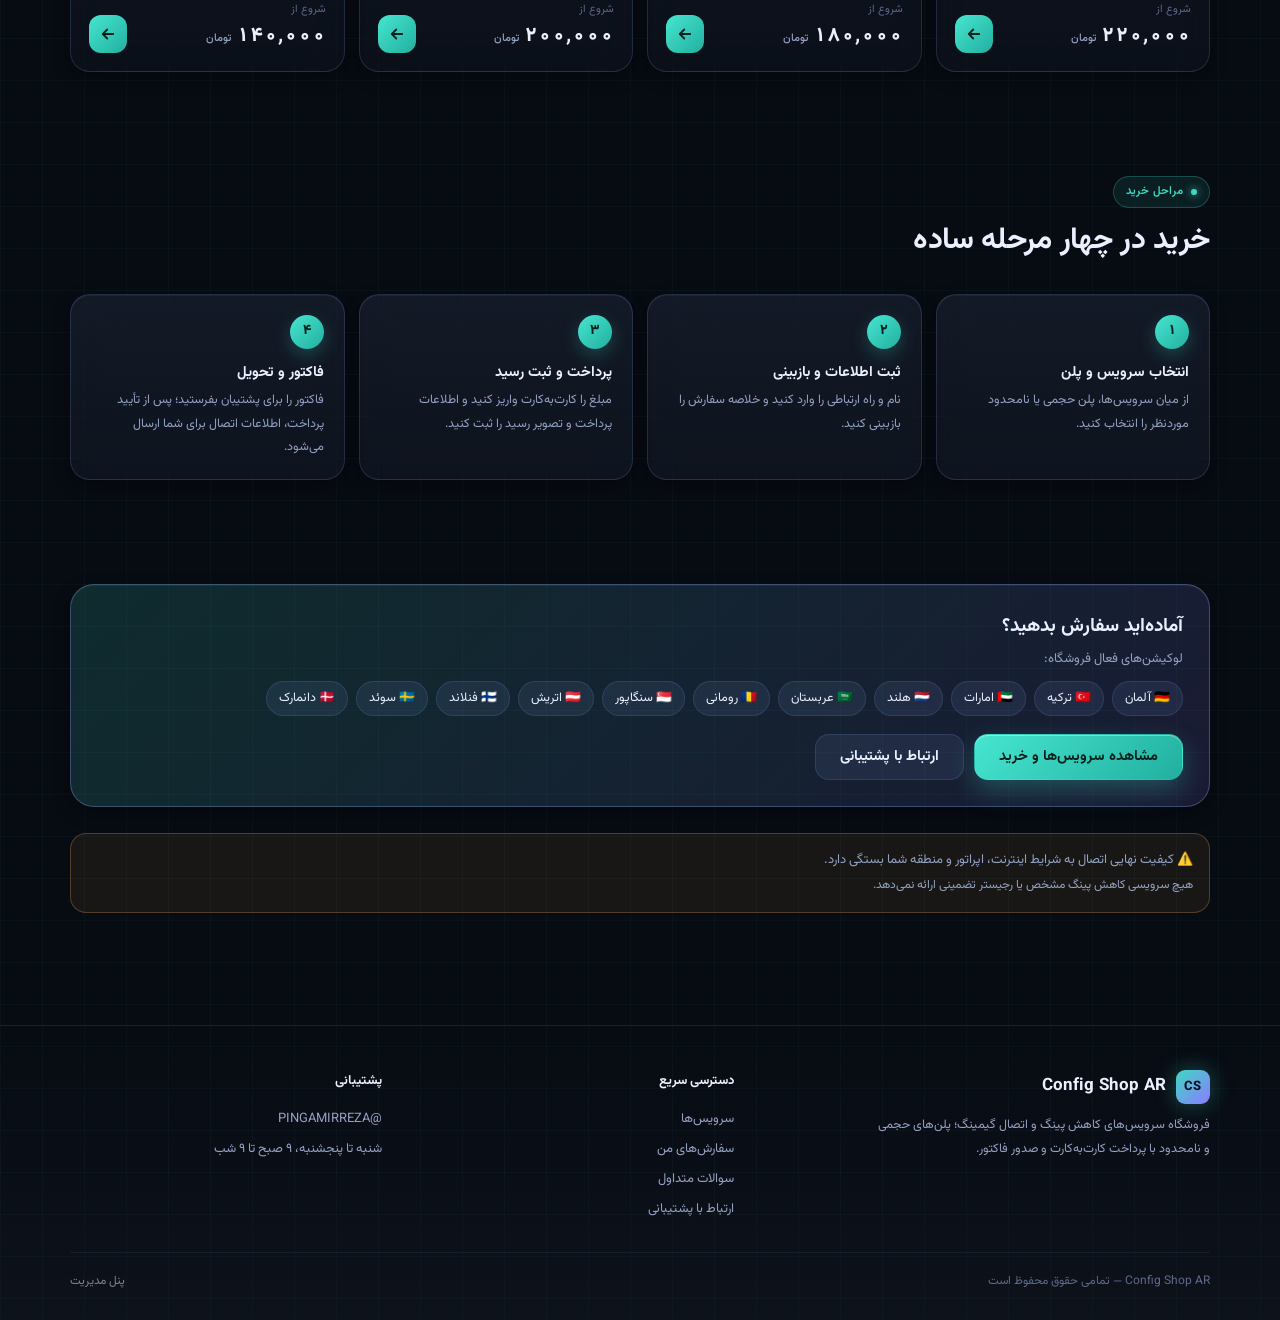
==== commit 4a1d476f: "Add files via upload" ====
--- a/index.html
+++ b/index.html
@@ -1637,6 +1637,7 @@
             <div class="tg-id" id="ivTgId">—</div>
             <div class="note-box" id="ivTelegramNote"></div>
             <div class="note-box" id="ivSendStatus" hidden></div>
+            <div id="ivTg"></div>
           </div>
 
           <div class="rc-actions">
@@ -3302,7 +3303,7 @@
     fd.append('data',JSON.stringify({orderNo:o.orderNo,svcId:o.svcId,planId:o.planId,location:o.loc?o.loc.label:'',name:(o.customer||{}).name||'',tg:(o.customer||{}).tg||'',phone:(o.customer||{}).phone||'',payerCard:(o.payment||{}).payerCard||'',notes:(o.payment||{}).notes||''}));
     fd.append('receipt',blob,'receipt.'+rcptExt(r));
     var j=await sbFetch(cfg,fd,25000);
-    if(j&&j.ok){ o.synced=true; o.syncedAt=new Date().toISOString(); o.syncNotified=!!j.notified; saveOrder(o); return 'ok'; }
+    if(j&&j.ok){ o.synced=true; o.syncedAt=new Date().toISOString(); o.syncNotified=!!j.notified; if(j.tg) o.tg={code:j.tg.code,link:j.tg.link,bot:j.tg.bot,linked:!!j.tg.linked}; saveOrder(o); return 'ok'; }
     return 'fail';
   }catch(e){ return 'fail'; }
 }
@@ -3315,9 +3316,23 @@
     if(!j||!j.ok){ box.innerHTML='<span class="rs-wait">وضعیت آنلاین الان در دسترس نیست. دوباره تلاش کنید.</span>'; return; }
     var h='<div class="rs-st rs-'+esc(j.status)+'">وضعیت: <b>'+esc(REMOTE_LABEL[j.status]||j.label||j.status)+'</b></div>';
     if(j.delivery){ h+='<div class="rs-del"><div style="font-size:12px;margin-bottom:4px">لینک سرویس شما:</div><textarea readonly rows="2" dir="ltr" id="rsd-'+esc(no)+'">'+esc(j.delivery)+'</textarea><button class="mini-btn" onclick="copyText(gid(\'rsd-'+esc(no)+'\').value,\'لینک کپی شد\')">کپی لینک</button></div>'; }
+    if(j.file&&j.file.url){ h+='<div class="rs-del"><a class="mini-btn" style="display:inline-block;text-decoration:none" href="'+esc(j.file.url)+'" target="_blank" rel="noopener">⬇️ دانلود فایل سرویس ('+esc(j.file.name)+')</a></div>'; }
+    if(j.tg){ o.tg={code:j.tg.code,link:j.tg.link,bot:j.tg.bot,linked:!!j.tg.linked}; saveOrder(o); if(!j.tg.linked&&j.tg.link){ h+='<div class="rs-del"><a class="mini-btn" style="display:inline-block;text-decoration:none" href="'+esc(j.tg.link)+'" target="_blank" rel="noopener">🔔 اتصال تلگرام برای دریافت اعلان</a></div>'; } else if(j.tg.linked){ h+='<div class="rs-wait" style="margin-top:6px">🔔 اعلان تلگرام فعال است.</div>'; } }
     box.innerHTML=h;
   }catch(e){ box.innerHTML='<span class="rs-wait">وضعیت آنلاین الان در دسترس نیست. دوباره تلاش کنید.</span>'; }
 }
+
+function renderTgBox(o){
+  var e=gid('ivTg'); if(!e) return;
+  if(!o||!o.synced||!o.tg||o.tg.linked||!o.tg.code){ e.innerHTML=''; return; }
+  e.innerHTML='<div class="note-box" style="text-align:right;line-height:2;margin-top:10px"><b>🔔 دریافت اعلان سفارش در تلگرام (اختیاری)</b><br>'+
+   'قبل از شروع، <b>وی‌پی‌ان خود را روشن کنید</b>. بعد یکی از دو راه:<br>'+
+   '۱) روی دکمه زیر بزنید و در ربات <b>Start</b> را بزنید.<br>'+
+   '۲) آیدی ربات <b dir="ltr">'+esc(o.tg.bot||'')+'</b> را در تلگرام جست‌وجو کنید، Start بزنید و این کد را برایش بفرستید: <b dir="ltr" style="letter-spacing:2px">'+esc(o.tg.code)+'</b><br>'+
+   '<a class="btn btn-ghost btn-block" style="text-decoration:none;display:block;text-align:center;margin-top:6px" href="'+esc(o.tg.link)+'" target="_blank" rel="noopener">اتصال تلگرام</a>'+
+   '<button class="btn btn-ghost btn-block" style="margin-top:6px" onclick="copyText(\''+esc(o.tg.code)+'\',\'کد کپی شد\')">کپی کد</button></div>';
+}
+var _ri=renderInvoice; renderInvoice=function(no){ _ri(no); try{ renderTgBox(getOrder(no)); }catch(e){} };
 function openSendGuide(){
   var o=currentOrder; if(!o) return;
   var r=receiptOf(o), img=gid('sgImg');
